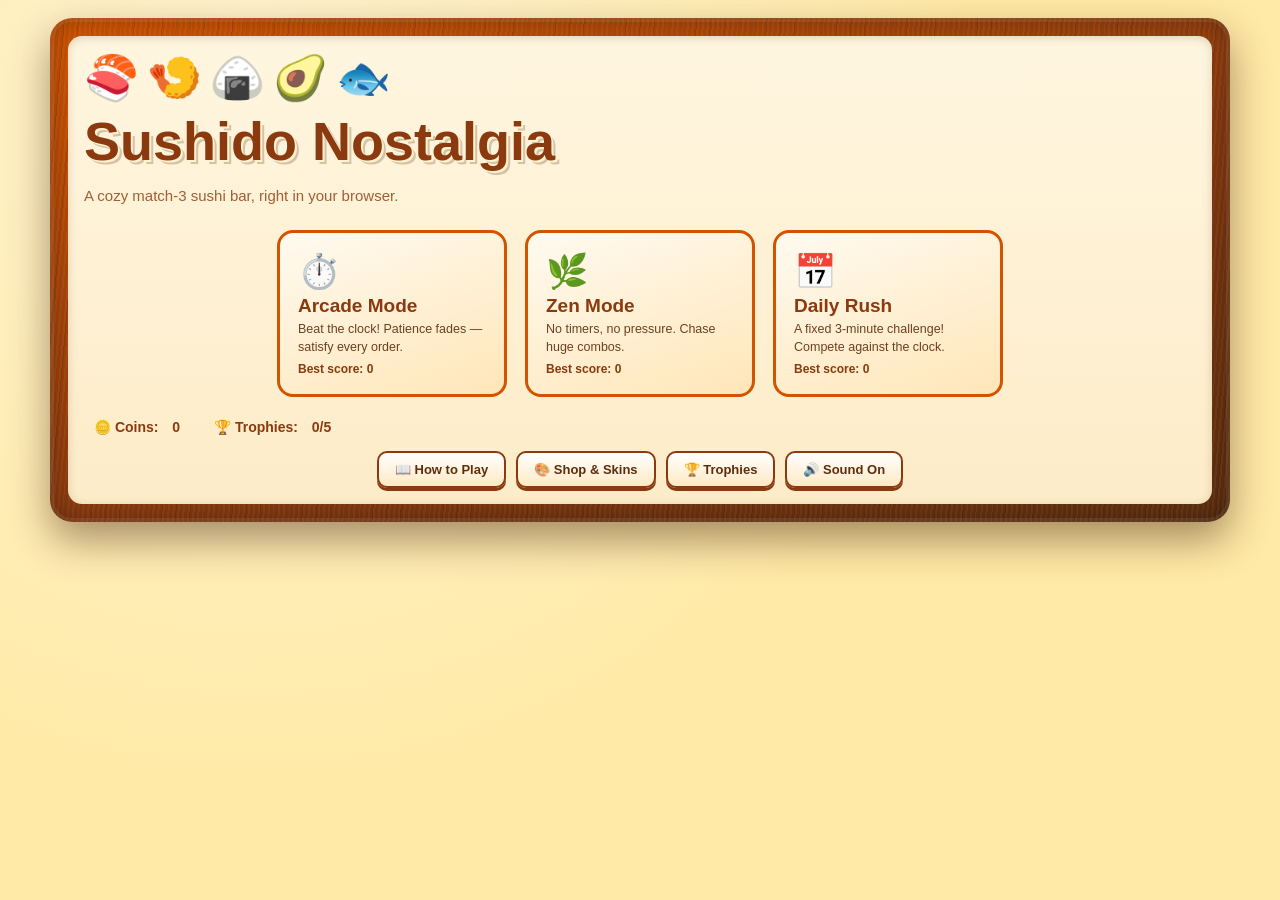
==== index.html @ bbaedd25 "Add files via upload" ====
<!DOCTYPE html>
<html lang="en">
<head>
<meta charset="UTF-8">
<meta name="viewport" content="width=device-width, initial-scale=1.0, viewport-fit=cover">
<title>Sushido Nostalgia</title>
<style>
  :root{
    --amber:#ffeaa7;
    --mahogany:#d35400;
    --mahogany-dark:#8a3a0e;
    --brown-deep:#5c2e0e;
    --cream:#fff6e0;
    --cream-2:#fdecc8;
    --ink:#3a2410;
    --neon-pink:#ff2fb0;
    --neon-cyan:#20e8ff;
    --neon-gold:#ffd23f;
    --danger:#c0392b;
    --focus:#2d7dd2;
    --bg-grad-1: #fff3cf;
    --board-bg-1: #7a3a10;
    --board-bg-2: #4a2408;
    --tile-bg-1: #fff6e0;
    --tile-bg-2: #f3d69a;
  }
  
  body.skin-sakura {
    --amber: #ffd1dc; --mahogany: #ff69b4; --mahogany-dark: #c71585; --brown-deep: #4a0e2e;
    --bg-grad-1: #fff0f5; --board-bg-1: #db7093; --board-bg-2: #8b0a50;
  }
  body.skin-neon {
    --amber: #1a1a2e; --mahogany: #0f3460; --mahogany-dark: #e94560; --brown-deep: #16213e;
    --cream: #1f1f3a; --cream-2: #16213e; --ink: #e94560;
    --bg-grad-1: #0f3460; --board-bg-1: #16213e; --board-bg-2: #0f3460; --tile-bg-1: #2a2a4a; --tile-bg-2: #1a1a2e;
  }
  body.skin-matcha {
    --amber: #d5e8d4; --mahogany: #82b366; --mahogany-dark: #336600; --brown-deep: #1a3300;
    --bg-grad-1: #e1eedd; --board-bg-1: #4d6633; --board-bg-2: #1a3300;
  }

  *{box-sizing:border-box; -webkit-tap-highlight-color:transparent;}
  html,body{
    margin:0; height:100%;
    background: radial-gradient(circle at 20% 10%, var(--bg-grad-1) 0%, transparent 55%), var(--amber);
    font-family:"Trebuchet MS", "Segoe UI", ui-rounded, Verdana, sans-serif;
    color:var(--ink); overflow-x:hidden;
    transition: background 0.5s ease, color 0.5s ease;
  }
  h1,h2,h3{ font-family:"Segoe UI Black","Trebuchet MS",ui-rounded,sans-serif; margin:0; }
  button{ font-family:inherit; }
  
  button:focus-visible, [tabindex]:focus-visible{ outline:3px solid var(--focus); outline-offset:2px; }
  .tile:focus-visible { outline: 3px solid var(--neon-cyan); outline-offset: 2px; z-index: 10; }
  .hidden{ display:none !important; }

  .wood-frame{
    max-width:1180px; margin:18px auto; padding:18px; border-radius:22px;
    background:
      repeating-linear-gradient(95deg, rgba(255,255,255,0.05) 0px, rgba(255,255,255,0.05) 2px, transparent 2px, transparent 5px),
      repeating-linear-gradient(95deg, rgba(0,0,0,0.10) 0px, rgba(0,0,0,0.10) 1px, transparent 1px, transparent 14px),
      linear-gradient(160deg, var(--mahogany) 0%, var(--mahogany-dark) 55%, var(--brown-deep) 100%);
    box-shadow: 0 18px 40px rgba(60,25,5,0.45), inset 0 0 0 4px rgba(255,255,255,0.08), inset 0 0 30px rgba(0,0,0,0.35);
    transition: background 0.5s ease;
  }
  .inner-panel{
    background:linear-gradient(180deg, var(--cream) 0%, var(--cream-2) 100%);
    border-radius:14px; padding:16px;
    box-shadow:inset 0 2px 10px rgba(90,45,10,0.18); min-height:80px;
    transition: background 0.5s ease;
  }

  #screen-title .inner-panel{ text-align:center; padding:40px 20px 34px; }
  .title-emoji-row{ font-size:44px; letter-spacing:8px; margin-bottom:6px; }
  #screen-title h1{
    font-size:clamp(30px,6vw,54px); color:var(--mahogany-dark);
    text-shadow:2px 2px 0 var(--bg-grad-1), 4px 4px 0 rgba(90,45,10,0.25); margin-bottom:4px;
  }
  .title-sub{ color:var(--mahogany-dark); opacity: 0.8; font-size:15px; margin-bottom:26px; }
  
  .mode-cards{ display:flex; gap:18px; justify-content:center; flex-wrap:wrap; margin-bottom:22px; }
  .mode-card{
    width:230px; background:linear-gradient(160deg,#fffaf0,#ffe6b8);
    border:3px solid var(--mahogany); border-radius:16px; padding:18px;
    cursor:pointer; transition:transform .15s ease, box-shadow .15s ease;
    text-align:left; display: block; color: #5c2e0e;
  }
  .mode-card:hover, .mode-card:focus-visible{ transform:translateY(-4px); box-shadow:0 10px 20px rgba(120,60,10,0.25); }
  .mode-card .mc-emoji{ font-size:34px; margin-bottom:4px; display:block; }
  .mode-card h2{ font-size:19px; color:var(--mahogany-dark); margin:0 0 4px; }
  .mode-card p{ font-size:12.5px; opacity:0.9; line-height:1.4; margin:0; }
  .title-best{ font-size:12px; font-weight:bold; color:var(--mahogany-dark); margin-top:6px; display:block; }
  
  .title-buttons{ display:flex; gap:10px; justify-content:center; margin-top:16px; flex-wrap:wrap; }
  .meta-stats { margin-top: 20px; font-weight: bold; color: var(--mahogany-dark); font-size: 14px; }
  .meta-stats span { margin: 0 10px; }

  .btn{
    font-size:13px; font-weight:bold; padding:9px 16px; border-radius:10px;
    border:2px solid var(--mahogany-dark); background:linear-gradient(180deg,#ffcf73,#f0a832);
    color:var(--brown-deep); cursor:pointer; box-shadow:0 3px 0 var(--mahogany-dark);
    transition: filter 0.15s ease, transform 0.1s;
  }
  .btn:active{ transform:translateY(2px); box-shadow:0 1px 0 var(--mahogany-dark); }
  .btn.secondary{ background:linear-gradient(180deg,#fff,#ffe9c4); }
  .btn.small{ font-size:11px; padding:6px 10px; border-radius:8px; }
  .btn:disabled{ filter: grayscale(1); opacity: 0.6; cursor: not-allowed; box-shadow:0 1px 0 var(--mahogany-dark); transform:translateY(2px); }

  .game-layout{ display:flex; gap:16px; align-items:flex-start; }
  .panel-left{ width:260px; flex:0 0 260px; display:flex; flex-direction:column; gap:10px; }
  .panel-right{ flex:1; display:flex; flex-direction: column; justify-content:center; gap: 10px;}

  .dash-box{ background:var(--cream); border:2px solid var(--amber); border-radius:12px; padding:10px 12px; }
  .dash-title{ font-size:10.5px; letter-spacing:1px; text-transform:uppercase; color:var(--mahogany-dark); margin-bottom:4px; font-weight:bold; }

  .customer-face{ font-size:46px; text-align:center; line-height:1; transition:transform .12s ease; margin-bottom: 2px;}
  .customer-name { text-align: center; font-size: 12px; font-weight: bold; color: var(--mahogany-dark); margin-bottom: 2px;}
  .customer-desc { text-align: center; font-size: 10px; color: var(--ink); opacity: 0.85; margin-bottom: 6px; font-style: italic; line-height: 1.2; }
  .customer-meta-row { display: flex; justify-content: space-between; font-size: 10px; font-weight: bold; color: var(--mahogany); margin-bottom: 6px; border-bottom: 1px dashed var(--amber); padding-bottom: 4px; }
  .customer-order{ text-align:center; font-size:12.5px; font-weight:bold; color:var(--mahogany-dark); }
  .customer-progress{ text-align:center; font-size:11.5px; color:var(--mahogany); margin-top:2px; }

  .meter-track{ height:16px; border-radius:8px; background:var(--cream-2); overflow:hidden; border:1px solid var(--amber); margin-top:4px; }
  .meter-fill{ height:100%; width:100%; background:linear-gradient(90deg,#37c76b,#8fe673); transition:width .25s linear, background .25s linear; }
  .meter-label{ font-size:11px; text-align:right; margin-top:2px; color:var(--mahogany-dark); }

  .stat-row{ display:flex; justify-content:space-between; font-size:13px; padding:2px 0; }
  .stat-row b{ color:var(--mahogany-dark); }

  .combo-bar-container { background: var(--cream); padding: 8px; border-radius: 10px; border: 2px solid var(--amber); display: flex; align-items: center; gap: 10px; }
  .combo-bar-title { font-size: 11px; font-weight: bold; color: var(--mahogany-dark); text-transform: uppercase;}
  .combo-steps { display: flex; flex: 1; justify-content: space-between; position: relative; }
  .combo-steps::before { content:''; position:absolute; top:50%; left:0; right:0; height:2px; background: var(--amber); z-index: 1; transform:translateY(-50%); }
  .combo-step { width: 24px; height: 24px; border-radius: 50%; background: var(--cream-2); border: 2px solid var(--amber); z-index: 2; display: flex; align-items: center; justify-content: center; font-size: 12px; transition: 0.3s; }
  .combo-step.active { background: var(--neon-gold); border-color: var(--mahogany); box-shadow: 0 0 8px var(--neon-gold); transform: scale(1.15); }

  .board-frame{
    background:linear-gradient(160deg, var(--board-bg-1), var(--board-bg-2));
    border-radius:14px; padding:10px; box-shadow:inset 0 0 18px rgba(0,0,0,0.5);
    width: 100%; display: flex; justify-content: center;
    transition: background 0.5s ease;
  }
  .board-shell{ position:relative; width: 100%; max-width: 480px; }
  .board{
    display:grid; grid-template-columns:repeat(8, 1fr); grid-template-rows:repeat(8, 1fr); gap:4px;
    width: 100%; aspect-ratio: 1; touch-action:none; position: relative;
  }
  
  .tile{
    display:flex; align-items:center; justify-content:center; font-size:min(6vw, 30px);
    background:linear-gradient(160deg, var(--tile-bg-1), var(--tile-bg-2));
    border-radius:8px; border:1px solid rgba(0,0,0,0.1); cursor:pointer; user-select:none;
    box-shadow:0 2px 0 rgba(0,0,0,0.15), inset 0 1px 2px rgba(255,255,255,0.6);
    will-change:transform, background; width: 100%; height: 100%; transition: background 0.5s ease;
  }
  .tile:hover{ filter:brightness(1.05); }
  .tile.selected{ box-shadow:0 0 0 3px var(--neon-cyan), 0 0 14px var(--neon-cyan); transform:scale(1.06); z-index:2; }
  
  .tile.special-wasabi{ background:radial-gradient(circle at 35% 30%, #baff6b, #4c9a1e 75%); border-color:#2e6b0f; }
  .tile.special-soy{ background:radial-gradient(circle at 35% 30%, #7c5a3a, #2c1c10 75%); border-color:#1a0f08; }
  .tile.special-rainbow{ background:radial-gradient(circle at 35% 30%, #ff9a9e 0%, #fecfef 99%, #fecfef 100%); border-color:#ff2fb0; box-shadow:0 0 10px var(--neon-pink); }
  .tile.special-rocket{ background:radial-gradient(circle at 35% 30%, #ffecd2 0%, #fcb69f 100%); border-color:#d35400; }
  .tile.special-tempura{ background:radial-gradient(circle at 35% 30%, #f6d365 0%, #fda085 100%); border-color:#c0392b; }

  .tile.clearing{ animation:tileClear .28s ease forwards; z-index: 3; }
  @keyframes tileClear{ 0%{ transform:scale(1); opacity:1; } 100%{ transform:scale(0.15) rotate(20deg); opacity:0; } }
  
  .tile.pop-in{ animation:tilePopIn .22s ease; }
  @keyframes tilePopIn{ 0%{ transform:scale(0.6); opacity:0; } 100%{ transform:scale(1); opacity:1; } }
  
  .tile.shake-invalid{ animation:shakeInvalid .3s ease; z-index: 4; }
  @keyframes shakeInvalid{ 0%,100%{ transform:translateX(0); } 25%{ transform:translateX(-5px); } 75%{ transform:translateX(5px); } }
  
  .tile.bomb-flash{ animation:bombFlash .35s ease; z-index: 5; }
  @keyframes bombFlash{ 0%{ box-shadow:0 0 0 0 rgba(76,154,30,0.9); } 100%{ box-shadow:0 0 0 26px rgba(76,154,30,0); } }
  
  .tile.splash-flash{ animation:splashFlash .4s ease; z-index: 5; }
  @keyframes splashFlash{ 0%{ box-shadow:0 0 0 0 rgba(44,28,16,0.9); } 100%{ box-shadow:0 0 0 26px rgba(44,28,16,0); } }
  
  .tile.hint-pulse{ animation:hintPulse 1s infinite alternate; z-index: 3; }
  @keyframes hintPulse { 0% { transform: scale(1); box-shadow: 0 0 0px var(--neon-gold); } 100% { transform: scale(1.08); box-shadow: 0 0 15px var(--neon-gold); border-color: var(--neon-gold); } }

  .board-shake{ animation:boardShake .35s ease; }
  @keyframes boardShake{ 0%,100%{ transform:translate(0,0); } 20%{ transform:translate(-6px,2px); } 40%{ transform:translate(6px,-2px); } 60%{ transform:translate(-4px,2px); } 80%{ transform:translate(4px,-1px); } }

  .floating-text-layer{ position:absolute; inset:0; pointer-events:none; overflow:visible; z-index: 10; }
  .float-text{
    position:absolute; font-weight:900; font-size:22px; color:var(--neon-gold);
    text-shadow:0 0 6px var(--neon-pink), 0 0 14px var(--neon-pink), 0 2px 0 #7a1a55;
    animation:floatUp 1s ease forwards; white-space:nowrap;
  }
  @keyframes floatUp{ 0%{ transform:translateY(0) scale(0.8); opacity:0; } 15%{ opacity:1; transform:translateY(-6px) scale(1.05); } 100%{ transform:translateY(-58px) scale(1); opacity:0; } }

  .banner{
    position:absolute; left:50%; top:8px; transform:translateX(-50%); background:linear-gradient(180deg,#fff,#ffe6b0);
    border:2px solid var(--mahogany); border-radius:10px; padding:8px 16px; font-weight:bold; font-size:13px; color:var(--mahogany-dark);
    box-shadow:0 6px 14px rgba(0,0,0,0.25); animation:bannerPop 1.6s ease forwards; z-index:15; pointer-events:none;
  }
  @keyframes bannerPop{ 0%{ opacity:0; transform:translate(-50%,-10px) scale(0.9); } 12%{ opacity:1; transform:translate(-50%,0) scale(1); } 82%{ opacity:1; } 100%{ opacity:0; transform:translate(-50%,-6px) scale(0.96); } }

  .overlay-back{ position:fixed; inset:0; background:rgba(30,15,5,0.75); display:flex; align-items:center; justify-content:center; z-index:80; padding:16px; }
  .overlay-card{ background:linear-gradient(180deg,#fffaf0,#ffe6b8); border:3px solid var(--mahogany); border-radius:16px; padding:26px 28px; max-width:420px; width:100%; text-align:center; box-shadow:0 20px 40px rgba(0,0,0,0.4); outline:none; max-height: 90vh; overflow-y: auto;}
  .overlay-card h2{ color:var(--mahogany-dark); font-size:22px; margin-bottom:10px; }
  .overlay-card p{ font-size: 14px; margin: 0 0 14px 0; color: #5c2e0e; }
  .overlay-stats{ text-align:left; margin:14px 0; font-size:14px; background: rgba(255,255,255,0.5); padding: 10px; border-radius: 10px;}
  .overlay-stats .stat-row{ border-bottom:1px dashed #d9b878; padding:5px 0; }
  .overlay-buttons{ display:flex; gap:10px; justify-content:center; margin-top:14px; flex-wrap:wrap; }

  .list-grid { display: grid; grid-template-columns: 1fr; gap: 10px; text-align: left; margin-bottom: 15px;}
  .list-item { background: var(--cream); border: 2px solid var(--amber); border-radius: 8px; padding: 10px; display: flex; align-items: center; gap: 12px; }
  .list-item.locked { opacity: 0.6; filter: grayscale(0.8); }
  .list-item.active { border-color: var(--neon-gold); box-shadow: 0 0 10px var(--neon-gold); }
  .item-icon { font-size: 28px; }
  .item-details h4 { margin: 0 0 2px 0; font-size: 14px; color: var(--mahogany-dark); }
  .item-details p { margin: 0; font-size: 11px; }

  #toast-container { position: fixed; bottom: 20px; left: 50%; transform: translateX(-50%); z-index: 100; display: flex; flex-direction: column; gap: 10px; pointer-events: none;}
  .toast { background: linear-gradient(180deg,#fff,#ffe6b0); border: 2px solid var(--mahogany); border-radius: 10px; padding: 10px 20px; box-shadow: 0 4px 12px rgba(0,0,0,0.3); display: flex; align-items: center; gap: 10px; animation: slideUp 0.3s ease-out forwards, fadeOut 0.5s ease-in 3.5s forwards; font-weight: bold; color: var(--mahogany-dark);}
  @keyframes slideUp { from { transform: translateY(50px); opacity: 0; } to { transform: translateY(0); opacity: 1; } }
  @keyframes fadeOut { to { opacity: 0; transform: translateY(-20px); } }

  .topbar{ display:flex; justify-content:space-between; align-items:center; margin-bottom:8px; }
  .topbar .btn{ font-size:11px; padding:6px 12px; }

  @media (prefers-reduced-motion: reduce){
    .board-shake, .tile.clearing, .tile.pop-in, .tile.shake-invalid, .float-text, .levelup-banner, .hint-pulse { animation:none !important; }
    .tile.clearing { opacity:0; transition: opacity 0.2s; } .float-text { opacity:1; top: 0 !important; }
  }
  .sr-only{ position:absolute; width:1px; height:1px; padding:0; margin:-1px; overflow:hidden; clip:rect(0,0,0,0); white-space:nowrap; border:0; }

  /* BOARD-FIRST MOBILE UX OPTIMIZATIONS (PHASE 2A) */
  @media (max-width:820px){
    body { padding: 4px; }
    .wood-frame { margin: 0; padding: 8px; width: 100%; border-radius: 12px; }
    .game-layout{ flex-direction:column; align-items:stretch; gap: 8px; }
    
    /* Horizontal & compressed dashboard footprint */
    .panel-left{ width:100%; flex:0 0 auto; flex-direction:row; flex-wrap:wrap; gap: 6px; }
    .dash-box{ flex:1 1 calc(50% - 4px); min-width:130px; padding: 6px 8px; margin: 0; }
    
    /* Compact customer layout to minimize vertical push */
    .customer-face{ font-size: 28px; float: left; margin-right: 8px; margin-bottom: 0; }
    .customer-name { text-align: left; font-size: 11px; }
    .customer-desc { display: none; } /* Hide descriptive text block to save space */
    .customer-meta-row { margin-bottom: 2px; padding-bottom: 2px; font-size: 9px; }
    .customer-order{ text-align: left; font-size: 11px; }
    .customer-progress{ text-align: left; font-size: 10px; margin-top: 0; }

    /* Meter adjustments */
    .meter-track{ height: 10px; margin-top: 2px; }
    .meter-label{ font-size: 9px; margin-top: 1px; }

    /* Stats compact layout */
    .stat-row{ font-size: 11px; padding: 1px 0; }

    /* Board priority positioning */
    .panel-right{ width:100%; flex:1 1 auto; align-items: stretch; gap: 6px; }
    .board-shell { max-width: 100%; width: 100%; }
    .board-frame { padding: 6px; }
    .combo-bar-container { padding: 6px 8px; }
  }
  
  @media (max-width:480px){ 
    html, body { height: 100%; overflow-x: hidden; }
    .dash-box{ flex:1 1 calc(50% - 4px); padding: 5px 6px; }
    .customer-face{ font-size: 24px; }
    .topbar { margin-bottom: 4px; }
  }
</style>
</head>
<body>

<div class="wood-frame">

  <section id="screen-title" class="inner-panel">
    <div class="title-emoji-row">🍣🍤🍙🥑🐟</div>
    <h1>Sushido Nostalgia</h1>
    <p class="title-sub">A cozy match-3 sushi bar, right in your browser.</p>

    <div class="mode-cards">
      <button class="mode-card" id="cardArcade" type="button">
        <span class="mc-emoji">⏱️</span>
        <h2>Arcade Mode</h2>
        <p>Beat the clock! Patience fades — satisfy every order.</p>
        <span class="title-best" id="bestArcadeLabel">Best score: 0</span>
      </button>
      <button class="mode-card" id="cardZen" type="button">
        <span class="mc-emoji">🌿</span>
        <h2>Zen Mode</h2>
        <p>No timers, no pressure. Chase huge combos.</p>
        <span class="title-best" id="bestZenLabel">Best score: 0</span>
      </button>
      <button class="mode-card" id="cardDaily" type="button">
        <span class="mc-emoji">📅</span>
        <h2>Daily Rush</h2>
        <p>A fixed 3-minute challenge! Compete against the clock.</p>
        <span class="title-best" id="bestDailyLabel">Best score: 0</span>
      </button>
    </div>

    <div class="meta-stats">
      <span>🪙 Coins: <span id="metaCoins">0</span></span>
      <span>🏆 Trophies: <span id="metaTrophies">0/5</span></span>
    </div>

    <div class="title-buttons">
      <button class="btn secondary" id="btnHowTo" type="button">📖 How to Play</button>
      <button class="btn secondary" id="btnSkins" type="button">🎨 Shop & Skins</button>
      <button class="btn secondary" id="btnAchievements" type="button">🏆 Trophies</button>
      <button class="btn secondary" id="btnSoundToggleTitle" type="button">🔊 Sound On</button>
    </div>
  </section>

  <section id="screen-game" class="inner-panel hidden">
    <div class="topbar">
      <button class="btn small secondary" id="btnHowToGame" type="button">📖 Help</button>
      <button class="btn small secondary" id="btnSoundToggleGame" type="button">🔊</button>
      <button class="btn small" id="btnQuitSave" type="button">💾 Quit &amp; Save</button>
    </div>

    <div class="game-layout">
      <div class="panel-left">
        <div class="dash-box">
          <div class="dash-title">Customer Profile</div>
          <div class="customer-face" id="customerFace" aria-hidden="true">🧑‍🍳</div>
          <div class="customer-name" id="customerName">Apprentice Chef</div>
          <div class="customer-desc" id="customerDesc">Patient beginner with simple tastes.</div>
          <div class="customer-meta-row">
            <span id="customerDiff">Diff: ⭐</span>
            <span id="customerBonus">Bonus: +0%</span>
          </div>
          <div class="customer-order" id="customerOrderText" aria-live="polite">Wants 4 🍣</div>
          <div class="customer-progress" id="customerProgressText">0 / 4</div>
        </div>

        <div class="dash-box" id="patienceBox">
          <div class="dash-title" id="patienceTitle">Patience</div>
          <div class="meter-track"><div class="meter-fill" id="patienceFill"></div></div>
          <div class="meter-label" id="patienceLabel">100%</div>
        </div>

        <div class="dash-box">
          <div class="dash-title">Progress</div>
          <div class="stat-row"><span>Score</span><b id="scoreLabel">0</b></div>
          <div class="stat-row"><span>Level</span><b id="levelLabel">1</b></div>
          <div class="stat-row"><span>Orders done</span><b id="ordersLabel">0</b></div>
          <div class="stat-row"><span>Best combo</span><b id="comboLabel">×0</b></div>
        </div>
      </div>

      <div class="panel-right">
        <div class="combo-bar-container">
          <div class="combo-bar-title">Combo Drop</div>
          <div class="combo-steps">
            <div class="combo-step" id="combo-step-3">🥢</div>
            <div class="combo-step" id="combo-step-5">💥</div>
            <div class="combo-step" id="combo-step-7">🌈</div>
          </div>
        </div>
        
        <div class="board-frame">
          <div class="board-shell" id="boardShell">
            <div class="board" id="board" role="grid"></div>
            <div class="floating-text-layer" id="floatLayer"></div>
          </div>
        </div>
      </div>
    </div>
  </section>

</div>

<div class="sr-only" id="liveRegion" aria-live="polite"></div>
<div id="toast-container"></div>

<div class="overlay-back hidden" id="howToOverlay" role="dialog" aria-modal="true">
  <div class="overlay-card" tabindex="-1" id="howToCard">
    <h2>How to Play</h2>
    <div class="list-grid" style="font-size:12px; max-height:40vh;">
      <p><b>Basics:</b> Match 3+ identical sushi. Idle for 5 seconds for a hint.</p>
      <p><b>Customer System:</b> Each patron brings unique challenges! Check their personality traits, difficulty rating, and reward bonuses before fulfilling advanced orders.</p>
      <p><b>Power-ups (Standard):</b><br>🟢 Wasabi Bomb (Match 4): 3x3 blast.<br>🧴 Soy Splash (Match 5): Clears Row + Col.</p>
      <p><b>Combo Drops (Chain cascades!):</b><br>🥢 Rocket (x3): Clears 1 random row & col.<br>💥 Tempura (x5): Massive 5x5 blast.<br>🌈 Rainbow (x7): Clears all of one random type.</p>
      <p><b>Combos:</b> Swap ANY two power-ups for huge custom board clears!</p>
    </div>
    <div class="overlay-buttons"><button class="btn" id="btnCloseHowTo">Got it!</button></div>
  </div>
</div>

<div class="overlay-back hidden" id="skinsOverlay" role="dialog" aria-modal="true">
  <div class="overlay-card" tabindex="-1" id="skinsCard">
    <h2>Shop & Skins</h2>
    <p>Spend coins earned from high scores!</p>
    <div class="list-grid" id="skinsList"></div>
    <div class="overlay-buttons"><button class="btn" id="btnCloseSkins">Close</button></div>
  </div>
</div>

<div class="overlay-back hidden" id="achievementsOverlay" role="dialog" aria-modal="true">
  <div class="overlay-card" tabindex="-1" id="achievementsCard">
    <h2>Trophies</h2>
    <div class="list-grid" id="achievementsList"></div>
    <div class="overlay-buttons"><button class="btn" id="btnCloseAchievements">Close</button></div>
  </div>
</div>

<div class="overlay-back hidden" id="gameOverOverlay" role="dialog" aria-modal="true">
  <div class="overlay-card" tabindex="-1" id="goCard">
    <h2 id="goTitle">⏰ Time's Up!</h2>
    <p id="goDesc">Shift complete.</p>
    <div class="overlay-stats">
      <div class="stat-row"><span>Final score</span><b id="goScore">0</b></div>
      <div class="stat-row"><span>Coins Earned</span><b id="goCoins">+0</b></div>
      <div class="stat-row"><span>Level reached</span><b id="goLevel">1</b></div>
      <div class="stat-row"><span>Orders done</span><b id="goOrders">0</b></div>
      <div class="stat-row"><span>Best combo</span><b id="goCombo">×0</b></div>
      <div class="stat-row"><span>Powerups Triggered</span><b id="goPowerups">0</b></div>
      <div class="stat-row"><span>Max Cascade Tier</span><b id="goMaxCascade">×0</b></div>
    </div>
    <div class="overlay-buttons">
      <button class="btn" id="btnPlayAgain">🔁 Restart</button>
      <button class="btn secondary" id="btnReturnKitchenGO">🏠 Kitchen</button>
    </div>
  </div>
</div>

<script>
"use strict";

const Persistence = (function(){
  const KEY = "sushidoNostalgiaSave_v4";
  let memoryFallback = {
    bestArcadeScore:0, bestZenScore:0, bestDailyScore:0,
    bestComboArcade:0, bestComboZen:0, soundOn:true,
    coins: 0, unlockedSkins: ['classic'], equippedSkin: 'classic',
    achievements: {}, stats: { totalOrders:0, totalCombos:0, totalPowerups:0, maxLevel:1 }
  };
  let storageOK = true;
  try{ const t="__test__"; window.localStorage.setItem(t,"1"); window.localStorage.removeItem(t); }catch(e){ storageOK=false; }

  function load(){
    if(!storageOK) return { ...memoryFallback };
    try{
      const raw = window.localStorage.getItem(KEY);
      if(!raw) return { ...memoryFallback };
      const parsed = JSON.parse(raw);
      return { ...memoryFallback, ...parsed, stats: { ...memoryFallback.stats, ...(parsed.stats||{}) } };
    }catch(e){ return { ...memoryFallback }; }
  }
  function save(data){
    memoryFallback = { ...memoryFallback, ...data };
    if(!storageOK) return;
    try{ window.localStorage.setItem(KEY, JSON.stringify(memoryFallback)); }catch(e){}
  }
  return { load, save, get:()=>memoryFallback };
})();

const AudioEngine = (function(){
  let ctx = null, enabled = true;
  function ensure(){ if(!ctx) try{ ctx = new (window.AudioContext||window.webkitAudioContext)(); }catch(e){ ctx=null; } }
  document.addEventListener("pointerdown", function firstTouch(){ ensure(); if(ctx && ctx.state==="suspended") ctx.resume().catch(()=>{}); document.removeEventListener("pointerdown", firstTouch); }, { once:true });
  function setEnabled(v){ enabled = v; }
  
  function tone(freq, t0offset, dur, type, vol){
    if(!enabled || !ctx) return;
    try{
      const t0 = ctx.currentTime + t0offset, osc = ctx.createOscillator(), gain = ctx.createGain();
      osc.type = type || "sine"; osc.frequency.setValueAtTime(freq, t0);
      gain.gain.setValueAtTime(0, t0); gain.gain.linearRampToValueAtTime(vol!=null?vol:0.15, t0+0.008); gain.gain.exponentialRampToValueAtTime(0.0001, t0+dur);
      osc.connect(gain).connect(ctx.destination); osc.start(t0); osc.stop(t0+dur+0.02);
    }catch(e){}
  }
  function noiseBurst(t0offset, dur, filterFreq, vol){
    if(!enabled || !ctx) return;
    try{
      const t0 = ctx.currentTime + t0offset, bufferSize = Math.floor(ctx.sampleRate * dur), buffer = ctx.createBuffer(1, bufferSize, ctx.sampleRate), data = buffer.getChannelData(0);
      for(let i=0;i<bufferSize;i++) data[i] = (Math.random()*2-1) * (1 - i/bufferSize);
      const src = ctx.createBufferSource(), filter = ctx.createBiquadFilter(), gain = ctx.createGain();
      src.buffer = buffer; filter.type = "bandpass"; filter.frequency.value = filterFreq||1200;
      gain.gain.setValueAtTime(vol!=null?vol:0.22, t0); gain.gain.exponentialRampToValueAtTime(0.0001, t0+dur);
      src.connect(filter).connect(gain).connect(ctx.destination); src.start(t0);
    }catch(e){}
  }
  return {
    ensure, setEnabled, isEnabled: ()=>enabled,
    matchPop: (tier)=> tone(760 + Math.min(tier,8)*70, 0, 0.14, "square", 0.13),
    powerupBlast: ()=> { noiseBurst(0, 0.3, 800, 0.25); tone(100, 0.02, 0.3, "sine", 0.2); },
    orderComplete: ()=> [523.25,659.25,783.99,1046.5].forEach((f,i)=> tone(f, i*0.09, 0.22, "triangle", 0.15)),
    levelUp: ()=> [440,554,659,880].forEach((f,i)=> tone(f, i*0.07, 0.18, "square", 0.12)),
    gameOver: ()=> [392,330,262].forEach((f,i)=> tone(f, i*0.18, 0.3, "sine", 0.15)),
    invalidSwap: ()=> tone(160, 0, 0.12, "square", 0.08),
    achievement: ()=> [600, 800, 1200].forEach((f,i)=> tone(f, i*0.1, 0.3, "sine", 0.1))
  };
})();

const MetaSystem = (function(){
  const SKINS = [
    { id: 'classic', name: 'Classic Wood', cost: 0, icon: '🪵', desc: 'The nostalgic sushi bar.' },
    { id: 'sakura', name: 'Sakura Petal', cost: 15, icon: '🌸', desc: 'Pink cherry blossom vibes.' },
    { id: 'matcha', name: 'Matcha Tea', cost: 25, icon: '🍵', desc: 'Calming green aesthetic.' },
    { id: 'neon', name: 'Cyber Neon', cost: 50, icon: '🌃', desc: 'Late night Tokyo drift.' }
  ];
  const ACHIEVEMENTS = [
    { id: 'first_shift', name: 'First Shift', icon: '🔰', desc: 'Complete 1 order.', check: (s) => s.stats.totalOrders >= 1 },
    { id: 'sushi_master', name: 'Sushi Master', icon: '🍣', desc: 'Reach Level 10.', check: (s) => s.stats.maxLevel >= 10 },
    { id: 'cascade_king', name: 'Cascade King', icon: '🌊', desc: 'Reach a Combo x7.', check: (s) => s.stats.totalCombos >= 7 },
    { id: 'boom', name: 'Explosive Taste', icon: '💥', desc: 'Trigger 50 Powerups.', check: (s) => s.stats.totalPowerups >= 50 },
    { id: 'collector', name: 'Decorator', icon: '🎨', desc: 'Unlock a new skin.', check: (s) => s.unlockedSkins.length > 1 }
  ];

  function showToast(icon, title, subtitle) {
    const cont = document.getElementById('toast-container');
    const t = document.createElement('div');
    t.className = 'toast';
    t.innerHTML = `<span style="font-size:24px">${icon}</span><div><div style="font-size:12px;opacity:0.8">${subtitle}</div><div>${title}</div></div>`;
    cont.appendChild(t);
    setTimeout(() => t.remove(), 4000);
    AudioEngine.achievement();
  }

  function checkAchievements() {
    const save = Persistence.get();
    let updated = false;
    ACHIEVEMENTS.forEach(ach => {
      if (!save.achievements[ach.id] && ach.check(save)) {
        save.achievements[ach.id] = true;
        updated = true;
        showToast(ach.icon, ach.name, "Achievement Unlocked!");
      }
    });
    if(updated) Persistence.save(save);
    updateMetaUI();
  }

  function applySkin(id) {
    document.body.className = id === 'classic' ? '' : `skin-${id}`;
  }

  function updateMetaUI() {
    const save = Persistence.get();
    const metaCoinsEl = document.getElementById('metaCoins');
    if(metaCoinsEl) metaCoinsEl.textContent = save.coins;
    const unlockedCount = Object.keys(save.achievements).length;
    const metaTrophiesEl = document.getElementById('metaTrophies');
    if(metaTrophiesEl) metaTrophiesEl.textContent = `${unlockedCount}/${ACHIEVEMENTS.length}`;
    
    const achList = document.getElementById('achievementsList');
    if(achList) {
      achList.innerHTML = ACHIEVEMENTS.map(ach => `
        <div class="list-item ${save.achievements[ach.id] ? '' : 'locked'}">
          <div class="item-icon">${ach.icon}</div>
          <div class="item-details"><h4>${ach.name}</h4><p>${ach.desc}</p></div>
        </div>
      `).join('');
    }

    const skinsList = document.getElementById('skinsList');
    if(skinsList) {
      skinsList.innerHTML = SKINS.map(s => {
        const isUnlocked = save.unlockedSkins.includes(s.id);
        const isEquipped = save.equippedSkin === s.id;
        return `
          <div class="list-item ${isEquipped ? 'active' : ''}">
            <div class="item-icon">${s.icon}</div>
            <div class="item-details" style="flex:1"><h4>${s.name}</h4><p>${s.desc}</p></div>
            <div>
              ${isEquipped ? '<b>Equipped</b>' : 
                isUnlocked ? `<button class="btn small" onclick="MetaSystem.equipSkin('${s.id}')">Equip</button>` :
                `<button class="btn small secondary" onclick="MetaSystem.buySkin('${s.id}', ${s.cost})" ${save.coins >= s.cost ? '' : 'disabled'}>🪙 ${s.cost}</button>`
              }
            </div>
          </div>
        `;
      }).join('');
    }
  }

  return { 
    checkAchievements, updateMetaUI, applySkin, 
    equipSkin: (id) => { const s = Persistence.get(); s.equippedSkin = id; Persistence.save(s); applySkin(id); updateMetaUI(); },
    buySkin: (id, cost) => { 
      const s = Persistence.get(); 
      if(s.coins >= cost) { 
        s.coins -= cost; s.unlockedSkins.push(id); s.equippedSkin = id; 
        Persistence.save(s); applySkin(id); updateMetaUI(); checkAchievements();
      } 
    }
  };
})();

const SIZE = 8;
const BASE_TYPES = ["sushi","shrimp","rice","avocado","fish"];
const EMOJI = { sushi:"🍣", shrimp:"🍤", rice:"🍙", avocado:"🥑", fish:"🐟", dumpling:"🥟", tea:"🍵", wasabi:"🟢", soy:"🧴", rocket:"🥢", tempura:"💥", rainbow:"🌈" };
const LABEL = { sushi:"Sushi", shrimp:"Shrimp", rice:"Rice", avocado:"Avocado", fish:"Fish", dumpling:"Dumpling", tea:"Tea", wasabi:"Wasabi", soy:"Soy Splash", rocket:"Rocket", tempura:"Tempura Bomb", rainbow:"Rainbow" };

class BoardEngine {
  constructor(){ this.cells = []; this.idCounter = 1; this.activeTypes = [...BASE_TYPES]; }
  
  updateActiveTypes(level) {
    this.activeTypes = [...BASE_TYPES];
    if(level >= 4) this.activeTypes.push("dumpling");
    if(level >= 8) this.activeTypes.push("tea");
  }

  newTile(type){ return { type, id: this.idCounter++ }; }
  isStandard(type){ return this.activeTypes.includes(type); }
  inBounds(r,c){ return r>=0 && r<SIZE && c>=0 && c<SIZE; }
  get(r,c){ return this.cells[r][c]; }
  set(r,c,tile){ this.cells[r][c] = tile; }
  isPowerUp(r, c) { const t = this.get(r, c); return t && !this.isStandard(t.type); }

  generateInitialBoard(){
    let attempt = 0;
    do{
      this.cells = Array.from({length:SIZE}, () => Array(SIZE).fill(null));
      for(let r=0;r<SIZE;r++){
        for(let c=0;c<SIZE;c++){
          let t, tries = 0;
          do{
            t = this.activeTypes[Math.floor(Math.random()*this.activeTypes.length)];
            tries++;
          } while(this._wouldMatch(this.cells, r, c, t) && tries < 30);
          this.cells[r][c] = this.newTile(t);
        }
      }
      attempt++;
    } while(!this.getValidMove() && attempt < 60);
  }

  _wouldMatch(grid, r, c, t){
    if(c>=2 && grid[r][c-1] && grid[r][c-2] && grid[r][c-1].type===t && grid[r][c-2].type===t) return true;
    if(r>=2 && grid[r-1][c] && grid[r-2][c] && grid[r-1][c].type===t && grid[r-2][c].type===t) return true;
    return false;
  }

  swap(r1,c1,r2,c2){ const tmp = this.cells[r1][c1]; this.cells[r1][c1] = this.cells[r2][c2]; this.cells[r2][c2] = tmp; }

  findLines(cellsGrid){
    const grid = cellsGrid || this.cells;
    const lines = [];
    for(let r=0;r<SIZE;r++){
      let c=0;
      while(c<SIZE){
        const t = grid[r][c] ? grid[r][c].type : null;
        if(t && this.isStandard(t)){
          let c2=c; while(c2+1<SIZE && grid[r][c2+1] && grid[r][c2+1].type===t) c2++;
          if(c2-c+1 >= 3) lines.push({cells: Array.from({length:c2-c+1}, (_,i)=>({r, c:c+i})), type:t, length:c2-c+1});
          c = c2+1;
        } else c++;
      }
    }
    for(let c=0;c<SIZE;c++){
      let r=0;
      while(r<SIZE){
        const t = grid[r][c] ? grid[r][c].type : null;
        if(t && this.isStandard(t)){
          let r2=r; while(r2+1<SIZE && grid[r2+1][c] && grid[r2+1][c].type===t) r2++;
          if(r2-r+1 >= 3) lines.push({cells: Array.from({length:r2-r+1}, (_,i)=>({r:r+i, c})), type:t, length:r2-r+1});
          r = r2+1;
        } else r++;
      }
    }
    return lines;
  }

  getValidMove(){
    for(let r=0;r<SIZE;r++){
      for(let c=0;c<SIZE;c++){
        if(c+1<SIZE) {
          if (this.isPowerUp(r,c) || this.isPowerUp(r,c+1)) return [{r,c}, {r,c:c+1}];
          this.swap(r,c,r,c+1); if(this.findLines().length > 0){ this.swap(r,c,r,c+1); return [{r,c}, {r,c:c+1}]; } this.swap(r,c,r,c+1);
        }
        if(r+1<SIZE) {
          if (this.isPowerUp(r,c) || this.isPowerUp(r+1,c)) return [{r,c}, {r:r+1,c}];
          this.swap(r,c,r+1,c); if(this.findLines().length > 0){ this.swap(r,c,r+1,c); return [{r,c}, {r:r+1,c}]; } this.swap(r,c,r+1,c);
        }
      }
    }
    return null;
  }

  applyGravityAndRefill(){
    const spawned = []; 
    for(let c=0;c<SIZE;c++){
      let writeR = SIZE-1;
      for(let r=SIZE-1;r>=0;r--){
        if(this.cells[r][c]){
          this.cells[writeR][c] = this.cells[r][c];
          if(writeR!==r) this.cells[r][c] = null;
          writeR--;
        }
      }
      for(let r=writeR;r>=0;r--){
        const tile = this.newTile(this.activeTypes[Math.floor(Math.random()*this.activeTypes.length)]);
        this.cells[r][c] = tile;
        spawned.push({r,c,tile});
      }
    }
    return spawned;
  }
}

const FLIP = {
  positions: new Map(),
  record(container) {
    this.positions.clear();
    for (const child of container.children) if (child.dataset.id) this.positions.set(child.dataset.id, child.getBoundingClientRect());
  },
  play(container, duration = 200) {
    const active = [];
    for (const child of container.children) {
      const id = child.dataset.id;
      if (id && this.positions.has(id)) {
        const oldPos = this.positions.get(id), newPos = child.getBoundingClientRect();
        const dx = oldPos.left - newPos.left, dy = oldPos.top - newPos.top;
        if (dx !== 0 || dy !== 0) { child.style.transition = 'none'; child.style.transform = `translate(${dx}px, ${dy}px)`; active.push(child); }
      }
    }
    if(active.length === 0) return Promise.resolve();
    container.offsetHeight;
    for (const child of active) { child.style.transition = `transform ${duration}ms ease`; child.style.transform = 'translate(0, 0)'; }
    return new Promise(resolve => setTimeout(resolve, duration));
  }
};

/* ============================== MODULE: CustomerSystem ============================== */
const CustomerSystem = (function(){
  const ARCHETYPES = [
    { id: 'apprentice', name: 'Apprentice Chef', emoji: '🧑‍🍳', desc: 'Patient beginner with simple tastes.', diff: '⭐', patienceMod: 1.5, countMod: 0.8, ptsMod: 0.9, minLevel: 1, weight: 30 },
    { id: 'regular', name: 'Regular Ryu', emoji: '👨', desc: 'Loyal customer looking for standard fare.', diff: '⭐⭐', patienceMod: 1.0, countMod: 1.0, ptsMod: 1.0, minLevel: 1, weight: 25 },
    { id: 'child', name: 'Little Kenji', emoji: '👦', desc: 'Smaller orders, loves sweet treats.', diff: '⭐', patienceMod: 1.3, countMod: 0.7, ptsMod: 0.8, minLevel: 1, weight: 20 },
    { id: 'tourist', name: 'Snapshot Sarah', emoji: '📸', desc: 'Wants colorful mixed platters.', diff: '⭐⭐', patienceMod: 1.1, countMod: 1.2, ptsMod: 1.2, minLevel: 2, weight: 15 },
    { id: 'salaryman', name: 'Tired Salaryman', emoji: '🧑‍💼', desc: 'Patience drains fast, high tips.', diff: '⭐⭐⭐', patienceMod: 0.6, countMod: 1.1, ptsMod: 1.4, minLevel: 2, weight: 15 },
    { id: 'healthnut', name: 'Health Nut Hana', emoji: '🥗', desc: 'Prefers greens and lighter dishes.', diff: '⭐⭐⭐', patienceMod: 0.9, countMod: 1.3, ptsMod: 1.3, minLevel: 3, weight: 12 },
    { id: 'critic', name: 'Food Critic Ken', emoji: '🧐', desc: 'Demands combo mastery for high praise.', diff: '⭐⭐⭐⭐', patienceMod: 0.8, countMod: 1.4, ptsMod: 1.8, minLevel: 4, weight: 10 },
    { id: 'teen', name: 'Impulsive Yuto', emoji: '🧑', desc: 'Impatient and unpredictable orders.', diff: '⭐⭐⭐', patienceMod: 0.7, countMod: 1.2, ptsMod: 1.5, minLevel: 4, weight: 10 },
    { id: 'master', name: 'Sushi Master Shifu', emoji: '🥋', desc: 'Strict standards requiring power-ups.', diff: '⭐⭐⭐⭐⭐', patienceMod: 0.5, countMod: 1.5, ptsMod: 2.2, minLevel: 6, weight: 6 },
    { id: 'vip', name: 'VIP Ambassador', emoji: '🤵', desc: 'Massive multi-objective luxury orders.', diff: '⭐⭐⭐⭐⭐', patienceMod: 0.6, countMod: 1.8, ptsMod: 2.5, minLevel: 7, weight: 4 }
  ];

  let activeCustomer = null;
  let lastCustomerId = null;
  let lastFace = "";

  const el = (id)=>document.getElementById(id);

  function selectCustomer(level) {
    const available = ARCHETYPES.filter(c => level >= c.minLevel && c.id !== lastCustomerId);
    const totalWeight = available.reduce((sum, c) => sum + c.weight, 0);
    let rnd = Math.random() * totalWeight;
    let chosen = available[0];
    for(const c of available) {
      if(rnd < c.weight) { chosen = c; break; }
      rnd -= c.weight;
    }
    lastCustomerId = chosen.id;
    activeCustomer = chosen;

    el("customerName").textContent = activeCustomer.name;
    el("customerDesc").textContent = activeCustomer.desc;
    el("customerDiff").textContent = "Diff: " + activeCustomer.diff;
    el("customerBonus").textContent = `Bonus: +${Math.round((activeCustomer.ptsMod - 1)*100)}%`;
    setFace(activeCustomer.emoji);
    return activeCustomer;
  }

  function setFace(f) {
    if(lastFace !== f) {
      el("customerFace").textContent = f;
      lastFace = f;
    }
  }

  function react(eventType, patience, mode, shakeCallback) {
    if (mode === "zen" || mode === "daily") return;
    if (el("customerFace").textContent === "😍") return;
    
    if (eventType === 'bigCombo') {
      setFace("🤩");
      setTimeout(() => { if(activeCustomer) setFace(activeCustomer.emoji); }, 1200);
    } else if (eventType === 'mistake') {
      setFace("😔");
      setTimeout(() => { if(activeCustomer) setFace(activeCustomer.emoji); }, 1000);
    } else if (eventType === 'powerup') {
      setFace("😆");
      setTimeout(() => { if(activeCustomer) setFace(activeCustomer.emoji); }, 1000);
    } else {
      if (patience <= 15) { setFace("🤬"); if(shakeCallback) shakeCallback(0.3); }
      else if (patience <= 35) { setFace("😠"); if(shakeCallback) shakeCallback(0.2); }
      else if (patience <= 60) setFace("😟"); 
      else if (activeCustomer) setFace(activeCustomer.emoji);
    }
  }

  return { selectCustomer, setFace, react, getActive: () => activeCustomer };
})();

/* ============================== MODULE: OrderSystem ============================== */
const OrderSystem = (function(){
  let currentOrder = null;
  let lastOrderTypes = [];

  const el = (id)=>document.getElementById(id);

  function pickOrderType(boardActiveTypes){
    let candidate, guard=0;
    do{ candidate = boardActiveTypes[Math.floor(Math.random()*boardActiveTypes.length)]; guard++; } 
    while(lastOrderTypes.length>=2 && lastOrderTypes[0]===candidate && lastOrderTypes[1]===candidate && guard<20);
    lastOrderTypes.push(candidate); if(lastOrderTypes.length>2) lastOrderTypes.shift();
    return candidate;
  }

  function generateOrder(level, customer, boardActiveTypes){
    const categories = ['basic'];
    if(level >= 3) categories.push('mixed');
    if(level >= 5) categories.push('combo');
    if(level >= 7) categories.push('powerup');
    if(level >= 8) categories.push('speed');
    if(level >= 9) categories.push('vip');

    let cat = categories[Math.floor(Math.random() * categories.length)];
    if(customer.id === 'critic') cat = Math.random() < 0.7 ? 'combo' : (Math.random() < 0.9 ? 'mixed' : 'basic');
    if(customer.id === 'healthnut') cat = 'basic';
    if(customer.id === 'tourist') cat = 'mixed';
    if(customer.id === 'master') cat = 'powerup';
    if(customer.id === 'vip') cat = 'vip';

    const growth = Math.min(level-1, 6);

    if(cat === 'basic') {
      let type = pickOrderType(boardActiveTypes);
      if(customer.id === 'healthnut' && boardActiveTypes.includes('avocado')) type = 'avocado';
      let need = Math.max(2, Math.floor((4 + Math.floor(Math.random()*3) + growth) * customer.countMod));
      currentOrder = { category: 'basic', type, need, have:0, desc: `Wants ${need} ${EMOJI[type]}` };
    } 
    else if(cat === 'mixed') {
      const t1 = pickOrderType(boardActiveTypes);
      let t2; do{ t2 = pickOrderType(boardActiveTypes); } while(t2 === t1);
      const need1 = Math.max(2, Math.floor((3 + Math.floor(Math.random()*2)) * customer.countMod));
      const need2 = Math.max(2, Math.floor((3 + Math.floor(Math.random()*2)) * customer.countMod));
      currentOrder = { category: 'mixed', type: t1, secondaryType: t2, need: need1, secondaryNeed: need2, have: 0, secondaryHave: 0, desc: `${need1} ${EMOJI[t1]} & ${need2} ${EMOJI[t2]}` };
    }
    else if(cat === 'combo') {
      const targetCombo = Math.min(6, 3 + Math.floor(Math.random() * 2));
      currentOrder = { category: 'combo', targetCombo, have: 0, need: targetCombo, desc: `Reach Combo ×${targetCombo}` };
    }
    else if(cat === 'powerup') {
      const pTypes = ['wasabi', 'soy', 'rocket'];
      const pt = pTypes[Math.floor(Math.random() * pTypes.length)];
      const count = 1 + (level > 6 ? 1 : 0);
      currentOrder = { category: 'powerup', powerupType: pt, need: count, have: 0, desc: `Trigger ${count} ${EMOJI[pt] || '⚡'} Powerup${count>1?'s':''}` };
    }
    else if(cat === 'speed') {
      const type = pickOrderType(boardActiveTypes);
      const need = 4;
      currentOrder = { category: 'speed', type, need, have: 0, timeLeft: 35, desc: `Fast! ${need} ${EMOJI[type]} in 35s` };
    }
    else {
      const t1 = pickOrderType(boardActiveTypes);
      const need1 = 4;
      currentOrder = { category: 'vip', type: t1, need: need1, have: 0, targetCombo: 4, comboAchieved: false, desc: `VIP: ${need1} ${EMOJI[t1]} + Combo ×4` };
    }

    el("customerOrderText").textContent = currentOrder.desc;
    el("customerProgressText").textContent = currentOrder.category === 'mixed' ? `0/${currentOrder.need} | 0/${currentOrder.secondaryNeed}` : `0 / ${currentOrder.need}`;
    return currentOrder;
  }

  return { generateOrder, getOrder: () => currentOrder };
})();

/* ============================== MODULE: ProgressionSystem ============================== */
const ProgressionSystem = (function(){
  let level = 1;
  let ordersDone = 0;

  function reset() {
    level = 1;
    ordersDone = 0;
  }

  function registerOrderCompletion(mode) {
    ordersDone++;
    const save = Persistence.get();
    save.stats.totalOrders++;
    Persistence.save(save);

    let leveledUp = false;
    if (ordersDone > 0 && ordersDone % (3 + Math.floor(level/2)) === 0) {
      level++;
      save.stats.maxLevel = Math.max(save.stats.maxLevel, level);
      Persistence.save(save);
      leveledUp = true;
    }
    return { level, ordersDone, leveledUp };
  }

  return { reset, registerOrderCompletion, getLevel: () => level, getOrdersDone: () => ordersDone };
})();

/* ============================== GAME CONTROLLER ============================== */
const GameController = (function(){
  const board = new BoardEngine();
  let mode = null; 
  let score = 0, bestComboRun = 0, coinsEarned = 0;
  let totalPowerupsThisRun = 0, maxCascadeTierThisRun = 0;
  let locked = false, selected = null, patience = 100, patienceDecayPerSec = 1.8;
  let lastFrameTime = null, paused = true, activeSessionToken = 0, idleTime = 0, dailyTimeLeft = 180;
  
  let keyboardFocus = {r: 3, c: 3};
  const el = (id)=>document.getElementById(id);
  const boardEl = el("board"), floatLayer = el("floatLayer"), boardShell = el("boardShell");

  function wait(ms) { return new Promise(r => setTimeout(r, ms)); }
  function announce(msg){ el("liveRegion").textContent = ""; setTimeout(() => el("liveRegion").textContent = msg, 50); }

  function init() {
    MetaSystem.applySkin(Persistence.get().equippedSkin);
    MetaSystem.updateMetaUI();
  }

  function nextCustomerAndOrder() {
    CustomerSystem.selectCustomer(ProgressionSystem.getLevel());
    OrderSystem.generateOrder(ProgressionSystem.getLevel(), CustomerSystem.getActive(), board.activeTypes);
  }

  function completeOrder(){
    const prog = ProgressionSystem.registerOrderCompletion(mode);
    el("ordersLabel").textContent = prog.ordersDone;
    
    CustomerSystem.setFace("😍");
    setTimeout(() => { const c = CustomerSystem.getActive(); if(c) CustomerSystem.setFace(c.emoji); }, 1500);

    const activeCust = CustomerSystem.getActive();
    const bonus = Math.floor((750 + prog.level * 250) * activeCust.ptsMod);
    addScore(bonus); AudioEngine.orderComplete(); showFloatText(`+${bonus}`, 4, 4);
    
    if(mode==="arcade"){
      patience = Math.min(100, patience + (35 / activeCust.patienceMod));
      updatePatienceUI();
    }
    
    if(prog.leveledUp){
      board.updateActiveTypes(prog.level);
      if(mode==="arcade") patienceDecayPerSec = Math.min(5.0, 1.8 + (prog.level-1)*0.35);
      const b = document.createElement("div"); b.className = "levelup-banner"; b.textContent = "Level Up! Lv." + prog.level;
      document.body.appendChild(b); setTimeout(()=> b.remove(), 1600); AudioEngine.levelUp();
    }
    el("levelLabel").textContent = prog.level;
    
    nextCustomerAndOrder();
  }

  function shakeBoard(intensity){ if(intensity<=0) return; boardShell.classList.remove("board-shake"); void boardShell.offsetWidth; boardShell.classList.add("board-shake"); }
  function showFloatText(text, r, c){
    const sz = boardEl.clientWidth / SIZE, x = (c+0.5)*sz, y = (r+0.5)*sz;
    const t = document.createElement("div"); t.className = "float-text"; t.textContent = text;
    t.style.left = x + "px"; t.style.top = y + "px"; t.style.transform = "translate(-50%,-50%)";
    floatLayer.appendChild(t); setTimeout(()=> t.remove(), 1050);
  }
  function addScore(points){ score += points; el("scoreLabel").textContent = score; }
  
  function updateComboUI(tier){
    el("comboLabel").textContent = "×" + Math.max(bestComboRun, tier);
    [3, 5, 7].forEach(t => el(`combo-step-${t}`).classList.toggle('active', tier >= t));
  }

  function updatePatienceUI(){
    const fill = el("patienceFill");
    if (mode === "daily") {
      const pct = Math.max(0, (dailyTimeLeft / 180) * 100);
      fill.style.width = pct + "%";
      fill.style.background = pct > 20 ? "linear-gradient(90deg,#37c76b,#8fe673)" : "linear-gradient(90deg,#c0392b,#e57368)";
      el("patienceLabel").textContent = Math.ceil(dailyTimeLeft) + "s";
      return;
    }
    fill.style.width = Math.max(0, patience) + "%";
    let color = "linear-gradient(90deg,#37c76b,#8fe673)";
    if(patience<=50) color = "linear-gradient(90deg,#e0a52c,#f4cf6a)";
    if(patience<=25) color = "linear-gradient(90deg,#c0392b,#e57368)";
    fill.style.background = color;
    el("patienceLabel").textContent = Math.max(0, Math.round(patience)) + "%";
  }

  function tickGameLoop(ts){
    if(paused) { lastFrameTime = null; return; }
    if(lastFrameTime==null) lastFrameTime = ts;
    const dt = (ts-lastFrameTime)/1000; lastFrameTime = ts;
    
    idleTime += dt;
    if(idleTime > 5.0 && !locked) {
      idleTime = -999;
      const move = board.getValidMove();
      if(move) {
        getTileEl(move[0].r, move[0].c)?.classList.add("hint-pulse");
        getTileEl(move[1].r, move[1].c)?.classList.add("hint-pulse");
      }
    }

    if(mode==="arcade"){
      const activeCust = CustomerSystem.getActive();
      patience -= (patienceDecayPerSec * activeCust.patienceMod) * dt;
      const currentOrd = OrderSystem.getOrder();
      if(currentOrd && currentOrd.category === 'speed') {
        currentOrd.timeLeft -= dt;
        if(currentOrd.timeLeft <= 0) { patience = 0; }
      }
      if(patience<=0){ patience=0; updatePatienceUI(); CustomerSystem.react('fail', patience, mode, shakeBoard); endRun(true); return; }
      updatePatienceUI(); CustomerSystem.react('tick', patience, mode, shakeBoard);
    } else if(mode==="daily"){
      dailyTimeLeft -= dt;
      if(dailyTimeLeft<=0){ dailyTimeLeft=0; updatePatienceUI(); endRun(true); return; }
      updatePatienceUI();
    }
    requestAnimationFrame(tickGameLoop);
  }

  function renderBoardState() {
    for(let r=0; r<SIZE; r++) {
      for(let c=0; c<SIZE; c++) {
        const t = board.get(r,c); if(!t) continue;
        let el = document.getElementById("tile-"+t.id);
        if(!el) {
          el = document.createElement("div"); el.id = "tile-"+t.id; el.className = "tile pop-in"; el.dataset.id = t.id;
          boardEl.appendChild(el);
        }
        el.style.gridArea = `${r+1} / ${c+1}`; el.dataset.r = r; el.dataset.c = c;
        el.tabIndex = (r === keyboardFocus.r && c === keyboardFocus.c) ? 0 : -1;
        
        let classes = "tile";
        if(!board.isStandard(t.type)) classes += " special-" + t.type;
        if(selected && selected.r === r && selected.c === c) classes += " selected";
        if(el.classList.contains("clearing")) classes += " clearing";
        if(el.classList.contains("hint-pulse")) classes += " hint-pulse";
        
        el.className = classes; el.textContent = EMOJI[t.type]; el.setAttribute("aria-label", LABEL[t.type]);
      }
    }
  }
  function getTileEl(r, c) { const t = board.get(r, c); return t ? document.getElementById("tile-"+t.id) : null; }
  function clearHints() { document.querySelectorAll('.hint-pulse').forEach(e => e.classList.remove('hint-pulse')); idleTime = 0; }

  async function submitSwap(r1, c1, r2, c2) {
    if (locked || !mode) return;
    clearHints(); locked = true; selected = null; el("btnQuitSave").disabled = true;
    const token = activeSessionToken;
    
    FLIP.record(boardEl); board.swap(r1, c1, r2, c2); renderBoardState();
    await FLIP.play(boardEl, 180); if (token !== activeSessionToken) return;
    
    const lines = board.findLines();
    const createsMatch = lines.length > 0;
    const isDirectPowerSwap = board.isPowerUp(r1, c1) && board.isPowerUp(r2, c2);
    const hasOnePowerup = board.isPowerUp(r1,c1) || board.isPowerUp(r2,c2);
    
    if (!createsMatch && !isDirectPowerSwap && !hasOnePowerup) {
      AudioEngine.invalidSwap();
      CustomerSystem.react('mistake', patience, mode);
      const e1 = getTileEl(r1, c1), e2 = getTileEl(r2, c2);
      if(e1) e1.classList.add("shake-invalid"); if(e2) e2.classList.add("shake-invalid");
      await wait(300); if (token !== activeSessionToken) return;
      if(e1) e1.classList.remove("shake-invalid"); if(e2) e2.classList.remove("shake-invalid");
      
      FLIP.record(boardEl); board.swap(r1, c1, r2, c2); renderBoardState(); await FLIP.play(boardEl, 180);
      locked = false; el("btnQuitSave").disabled = false; return;
    }
    await resolveBoard(token, 1, {r1, c1, r2, c2});
  }

  async function resolveBoard(token, tier, swapAction = null) {
    if (token !== activeSessionToken) return;
    updateComboUI(tier);
    maxCascadeTierThisRun = Math.max(maxCascadeTierThisRun, tier);
    const save = Persistence.get();
    
    const lines = board.findLines();
    let directTriggers = [];
    let powerComboArea = [];
    
    if (swapAction && tier === 1) {
      const {r1, c1, r2, c2} = swapAction;
      const t1 = board.get(r1,c1), t2 = board.get(r2,c2);
      if (t1 && t2 && board.isPowerUp(r1, c1) && board.isPowerUp(r2, c2)) {
        const combined = [t1.type, t2.type].sort().join('+');
        let clears = [];
        if(combined.includes('rainbow')) {
          const counts = {}; board.cells.flat().forEach(c => { if(c && board.isStandard(c.type)) counts[c.type] = (counts[c.type]||0)+1; });
          const target = Object.keys(counts).sort((a,b)=>counts[b]-counts[a])[0];
          if(target) board.cells.flat().forEach(c => { if(c && c.type===target) clears.push({r: board.cells.findIndex(row=>row.includes(c)), c: board.cells.find(row=>row.includes(c)).indexOf(c)}); });
          directTriggers.push({r:r1,c:c1}, {r:r2,c:c2});
        } else if (combined === 'soy+soy' || combined === 'rocket+soy') {
           for(let i=0;i<SIZE;i++){ clears.push({r:r1,c:i}, {r:r2,c:i}, {r:i,c:c1}, {r:i,c:c2}); }
        } else if (combined === 'wasabi+wasabi' || combined === 'tempura+wasabi') {
           for(let dr=-2;dr<=2;dr++) for(let dc=-2;dc<=2;dc++) clears.push({r:r1+dr, c:c1+dc});
        } else {
           for(let i=0;i<SIZE;i++){ clears.push({r:r1,c:i}, {r:i,c:c1}); }
           for(let dr=-1;dr<=1;dr++) for(let dc=-1;dc<=1;dc++) clears.push({r:r1+dr, c:c1+dc});
        }
        powerComboArea = clears.filter(pos => board.inBounds(pos.r, pos.c));
        directTriggers.push({r:r1,c:c1}, {r:r2,c:c2});
      } else {
        if (board.isPowerUp(r1, c1)) directTriggers.push({r: r1, c: c1});
        if (board.isPowerUp(r2, c2)) directTriggers.push({r: r2, c: c2});
      }
    }
    
    if (lines.length === 0 && directTriggers.length === 0 && powerComboArea.length === 0) {
      if(tier > bestComboRun) {
        bestComboRun = tier - 1;
        save.stats.totalCombos = Math.max(save.stats.totalCombos, bestComboRun); Persistence.save(save);
      }
      setTimeout(()=>updateComboUI(0), 1000); MetaSystem.checkAchievements();
      
      if (!board.getValidMove()) {
        announce("No valid moves. Shuffling board.");
        await wait(600); if (token !== activeSessionToken) return;
        board.generateInitialBoard(); renderBoardState();
      }
      locked = false; el("btnQuitSave").disabled = false; renderBoardState(); return;
    }
    
    const specialsToCreate = []; const claimedCells = new Set();
    
    lines.forEach(line => {
      if (line.length >= 4) {
        const type = line.length >= 5 ? "soy" : "wasabi";
        let cell = null;
        if (swapAction && tier === 1) {
          const keys = line.cells.map(c => c.r+"_"+c.c);
          if (keys.includes(swapAction.r1+"_"+swapAction.c1)) cell = {r:swapAction.r1, c:swapAction.c1};
          else if (keys.includes(swapAction.r2+"_"+swapAction.c2)) cell = {r:swapAction.r2, c:swapAction.c2};
        }
        if (!cell) cell = line.cells[Math.floor(line.length / 2)];
        if (cell && !claimedCells.has(cell.r+"_"+cell.c)) { claimedCells.add(cell.r+"_"+cell.c); specialsToCreate.push({r: cell.r, c: cell.c, type}); }
      }
    });
    
    if(tier === 3 || tier === 5 || tier === 7) {
      const rw = tier===3 ? 'rocket' : tier===5 ? 'tempura' : 'rainbow';
      let empties = [];
      for(let r=0;r<SIZE;r++) for(let c=0;c<SIZE;c++) if(board.get(r,c) && board.isStandard(board.get(r,c).type) && !claimedCells.has(r+"_"+c)) empties.push({r,c});
      if(empties.length > 0) {
        const tgt = empties[Math.floor(Math.random()*empties.length)];
        claimedCells.add(tgt.r+"_"+tgt.c); specialsToCreate.push({r:tgt.r, c:tgt.c, type:rw});
        showFloatText("Reward Drop!", tgt.r, tgt.c);
      }
    }
    
    const clearSet = new Map();
    lines.forEach(line => line.cells.forEach(c => { const k = c.r+"_"+c.c; if (!claimedCells.has(k)) clearSet.set(k, {r: c.r, c: c.c}); }));
    powerComboArea.forEach(c => { const k = c.r+"_"+c.c; if (!claimedCells.has(k)) clearSet.set(k, {r: c.r, c: c.c}); });
    
    const triggeredPowerUps = new Set();
    const powerUpQueue = [...directTriggers];
    let pCount = 0;
    
    while(powerUpQueue.length > 0) {
      const {r, c} = powerUpQueue.shift(); const key = r+"_"+c;
      if (triggeredPowerUps.has(key)) continue;
      const tile = board.get(r, c); if (!tile || !board.isPowerUp(r, c)) continue;
      
      triggeredPowerUps.add(key); clearSet.set(key, {r, c}); pCount++;
      
      const rad = tile.type === 'wasabi' ? 1 : tile.type === 'tempura' ? 2 : 0;
      if (rad > 0) {
        for (let dr = -rad; dr <= rad; dr++) for (let dc = -rad; dc <= rad; dc++) {
          const nr = r + dr, nc = c + dc;
          if (board.inBounds(nr, nc)) {
            const nkey = nr+"_"+nc;
            if (!claimedCells.has(nkey)) { clearSet.set(nkey, {r: nr, c: nc}); if (board.isPowerUp(nr, nc) && !triggeredPowerUps.has(nkey)) powerUpQueue.push({r: nr, c: nc}); }
          }
        }
      }
      if (tile.type === "soy" || tile.type === "rocket") {
        const doRow = tile.type === "soy" || Math.random()>0.5; const doCol = tile.type === "soy" || !doRow;
        if(doCol) for (let rr = 0; rr < SIZE; rr++) { const nkey = rr+"_"+c; if (!claimedCells.has(nkey)) { clearSet.set(nkey, {r: rr, c}); if (board.isPowerUp(rr, c) && !triggeredPowerUps.has(nkey)) powerUpQueue.push({r: rr, c}); } }
        if(doRow) for (let cc = 0; cc < SIZE; cc++) { const nkey = r+"_"+cc; if (!claimedCells.has(nkey)) { clearSet.set(nkey, {r, c: cc}); if (board.isPowerUp(r, cc) && !triggeredPowerUps.has(nkey)) powerUpQueue.push({r, c: cc}); } }
      }
      if (tile.type === "rainbow") {
        const types = board.activeTypes; const tgt = types[Math.floor(Math.random()*types.length)];
        for (let rr=0; rr<SIZE; rr++) for(let cc=0; cc<SIZE; cc++){
           const t = board.get(rr,cc);
           if(t && t.type === tgt) {
             const nkey = rr+"_"+cc;
             if (!claimedCells.has(nkey)) { clearSet.set(nkey, {r: rr, c:cc}); if (board.isPowerUp(rr, cc) && !triggeredPowerUps.has(nkey)) powerUpQueue.push({r: rr, c:cc}); }
           }
        }
      }
    }
    
    if(pCount>0) { 
      totalPowerupsThisRun += pCount;
      save.stats.totalPowerups += pCount; Persistence.save(save); 
      CustomerSystem.react('powerup', patience, mode);
      const currentOrd = OrderSystem.getOrder();
      if (currentOrd && currentOrd.category === 'powerup') {
        currentOrd.have = Math.min(currentOrd.need, currentOrd.have + pCount);
      }
    }

    let clearCount = 0; const typeCounts = {};
    clearSet.forEach(({r, c}) => {
      const tile = board.get(r, c);
      if (tile && board.isStandard(tile.type)) { clearCount++; typeCounts[tile.type] = (typeCounts[tile.type] || 0) + 1; }
    });
    
    if (clearCount > 0) addScore(clearCount * 100 * tier);
    
    if(tier >= 3) {
      CustomerSystem.react('bigCombo', patience, mode);
      const currentOrd = OrderSystem.getOrder();
      if (currentOrd && currentOrd.category === 'combo' && tier >= currentOrd.targetCombo) {
        currentOrd.have = currentOrd.need;
      }
      if (currentOrd && currentOrd.category === 'vip' && tier >= currentOrd.targetCombo) {
        currentOrd.comboAchieved = true;
      }
    }

    const currentOrd = OrderSystem.getOrder();
    if (currentOrd) {
      if (currentOrd.category === 'basic') {
        if (typeCounts[currentOrd.type]) {
          currentOrd.have = Math.min(currentOrd.need, currentOrd.have + typeCounts[currentOrd.type]);
        }
      } else if (currentOrd.category === 'mixed') {
        if (typeCounts[currentOrd.type]) currentOrd.have = Math.min(currentOrd.need, currentOrd.have + typeCounts[currentOrd.type]);
        if (typeCounts[currentOrd.secondaryType]) currentOrd.secondaryHave = Math.min(currentOrd.secondaryNeed, currentOrd.secondaryHave + typeCounts[currentOrd.secondaryType]);
      } else if (currentOrd.category === 'speed') {
        if (typeCounts[currentOrd.type]) {
          currentOrd.have = Math.min(currentOrd.need, currentOrd.have + typeCounts[currentOrd.type]);
        }
      } else if (currentOrd.category === 'vip') {
        if (typeCounts[currentOrd.type]) {
          currentOrd.have = Math.min(currentOrd.need, currentOrd.have + typeCounts[currentOrd.type]);
        }
      }

      if (currentOrd.category === 'mixed') {
        el("customerProgressText").textContent = `${currentOrd.have}/${currentOrd.need} | ${currentOrd.secondaryHave}/${currentOrd.secondaryNeed}`;
        if (currentOrd.have >= currentOrd.need && currentOrd.secondaryHave >= currentOrd.secondaryNeed) {
          completeOrder();
        }
      } else if (currentOrd.category === 'vip') {
        el("customerProgressText").textContent = `${currentOrd.have}/${currentOrd.need} | Combo: ${currentOrd.comboAchieved?'✓':'×4'}`;
        if (currentOrd.have >= currentOrd.need && currentOrd.comboAchieved) {
          completeOrder();
        }
      } else {
        el("customerProgressText").textContent = `${currentOrd.have} / ${currentOrd.need}`;
        if (currentOrd.have >= currentOrd.need) {
          completeOrder();
        }
      }
    }
    
    if (clearSet.size > 0 || triggeredPowerUps.size > 0) {
      if (clearCount > 0) AudioEngine.matchPop(tier);
      if (triggeredPowerUps.size > 0) { AudioEngine.powerupBlast(); shakeBoard(1); }
      
      triggeredPowerUps.forEach(key => {
        const [rStr, cStr] = key.split("_"); const el = getTileEl(rStr, cStr);
        if(el) el.classList.add(board.get(rStr,cStr)?.type==='wasabi' ? "bomb-flash" : "splash-flash");
      });
      clearSet.forEach(({r, c}) => { const el = getTileEl(r, c); if(el) el.classList.add("clearing"); });
      if (tier > 1) { const arr = Array.from(clearSet.values()); if(arr.length>0) showFloatText("COMBO ×" + tier + "!", arr[0].r, arr[0].c); }
      
      await wait(280); if (token !== activeSessionToken) return;
    }
    
    clearSet.forEach(({r, c}) => { const el = getTileEl(r, c); if(el) el.remove(); board.set(r, c, null); });
    specialsToCreate.forEach(s => board.set(s.r, s.c, board.newTile(s.type)));
    
    FLIP.record(boardEl); const spawned = board.applyGravityAndRefill(); renderBoardState();
    
    spawned.forEach(({r, c, tile}) => {
      const el = document.getElementById("tile-"+tile.id);
      if(el) { el.style.transition = 'none'; el.style.transform = `translateY(-${(r + 1) * 110}%)`; el.offsetHeight; }
    });
    
    FLIP.play(boardEl, 220);
    spawned.forEach(({r, c, tile}) => {
      const el = document.getElementById("tile-"+tile.id);
      if(el) { el.style.transition = `transform 220ms ease-in`; el.style.transform = `translateY(0)`; }
    });
    
    await wait(240); if (token !== activeSessionToken) return;
    spawned.forEach(({r, c, tile}) => { const el = document.getElementById("tile-"+tile.id); if(el) { el.style.transition = ''; el.style.transform = ''; } });
    
    await resolveBoard(token, tier + 1);
  }

  function onTileActivate(r, c) {
    if (locked || !mode) return;
    clearHints();
    if (!selected) { selected = {r, c}; renderBoardState(); return; }
    if (selected.r === r && selected.c === c) { selected = null; renderBoardState(); return; }
    if (Math.abs(selected.r - r) + Math.abs(selected.c - c) === 1) { const sr = selected.r, sc = selected.c; selected = null; submitSwap(sr, sc, r, c); }
    else { selected = {r, c}; renderBoardState(); }
  }

  let touchState = null;
  boardEl.addEventListener("pointerdown", e => {
    clearHints();
    const t = e.target.closest(".tile"); if (!t || locked || !mode) return;
    touchState = { id: e.pointerId, startX: e.clientX, startY: e.clientY, r: parseInt(t.dataset.r, 10), c: parseInt(t.dataset.c, 10) };
    t.setPointerCapture(e.pointerId);
  });
  
  boardEl.addEventListener("pointerup", e => {
    if (!touchState || touchState.id !== e.pointerId) return;
    const dx = e.clientX - touchState.startX, dy = e.clientY - touchState.startY, dist = Math.hypot(dx, dy);
    const r = touchState.r, c = touchState.c; touchState = null;
    
    if (dist < Math.max(16, (boardEl.clientWidth/SIZE)*0.3)) { onTileActivate(r, c); } 
    else {
      let tr = r, tc = c;
      if (Math.abs(dx) > Math.abs(dy)) tc += dx > 0 ? 1 : -1; else tr += dy > 0 ? 1 : -1;
      if (!board.inBounds(tr, tc)) { AudioEngine.invalidSwap(); CustomerSystem.react('mistake', patience, mode); const el = getTileEl(r, c); if(el) { el.classList.add("shake-invalid"); setTimeout(() => el.classList.remove("shake-invalid"), 320); } return; }
      selected = null; submitSwap(r, c, tr, tc);
    }
  });

  boardEl.addEventListener("keydown", (e) => {
    if (locked || !mode) return;
    clearHints();
    let dr = 0, dc = 0;
    if (e.key === "ArrowUp") dr = -1; else if (e.key === "ArrowDown") dr = 1; else if (e.key === "ArrowLeft") dc = -1; else if (e.key === "ArrowRight") dc = 1;
    else if (e.key === "Enter" || e.key === " ") { e.preventDefault(); onTileActivate(keyboardFocus.r, keyboardFocus.c); return; }
    
    if (dr !== 0 || dc !== 0) {
      e.preventDefault(); const nr = keyboardFocus.r + dr, nc = keyboardFocus.c + dc;
      if (board.inBounds(nr, nc)) { keyboardFocus = {r: nr, c: nc}; renderBoardState(); getTileEl(nr, nc)?.focus(); }
    }
  });

  function startRun(selectedMode){
    AudioEngine.ensure();
    mode = selectedMode; activeSessionToken++;
    
    score=0; bestComboRun=0; coinsEarned=0;
    totalPowerupsThisRun=0; maxCascadeTierThisRun=0;
    ProgressionSystem.reset();
    selected=null; locked=false; patience=100; dailyTimeLeft=180; idleTime=0;
    patienceDecayPerSec=1.8; keyboardFocus={r: 3, c: 3};
    
    el("scoreLabel").textContent=0; el("levelLabel").textContent=1; el("ordersLabel").textContent=0; el("comboLabel").textContent="×0";
    board.updateActiveTypes(1); board.generateInitialBoard();
    boardEl.innerHTML = ""; renderBoardState();
    
    el("patienceBox").classList.toggle("hidden", mode==="zen");
    el("patienceTitle").textContent = mode==="daily" ? "Time Left" : "Patience";
    
    nextCustomerAndOrder(); updatePatienceUI(); updateComboUI(0);

    el("screen-title").classList.add("hidden"); el("screen-game").classList.remove("hidden");
    paused=false; lastFrameTime=null; requestAnimationFrame(tickGameLoop);
  }

  function endRun(isTimeout = false){
    paused = true; locked = true; activeSessionToken++;
    const save = Persistence.get();
    
    if(mode==="arcade" && score > save.bestArcadeScore) save.bestArcadeScore = score;
    if(mode==="zen" && score > save.bestZenScore) save.bestZenScore = score;
    if(mode==="daily" && score > save.bestDailyScore) save.bestDailyScore = score;
    
    coinsEarned = Math.floor(score / (mode==="zen" ? 800 : 400));
    save.coins += coinsEarned;
    Persistence.save(save); MetaSystem.checkAchievements();
    
    el("goScore").textContent = score; el("goCoins").textContent = "+" + coinsEarned;
    el("goLevel").textContent = ProgressionSystem.getLevel(); el("goOrders").textContent = ProgressionSystem.getOrdersDone(); el("goCombo").textContent = "×"+bestComboRun;
    el("goPowerups").textContent = totalPowerupsThisRun;
    el("goMaxCascade").textContent = "×" + maxCascadeTierThisRun;
    
    if (isTimeout) {
      AudioEngine.gameOver();
      el("goTitle").textContent = mode==="daily" ? "⏰ Time's Up!" : "😡 Customer Walked!";
    } else {
      el("goTitle").textContent = "Shift Saved";
    }
    
    el("gameOverOverlay").classList.remove("hidden"); el("goCard").focus();
  }

  function bindUI(){
    el("cardArcade").addEventListener("click", ()=> startRun("arcade"));
    el("cardZen").addEventListener("click", ()=> startRun("zen"));
    el("cardDaily").addEventListener("click", ()=> startRun("daily"));

    ['howTo', 'skins', 'achievements'].forEach(mod => {
      const btn = el(`btn${mod.charAt(0).toUpperCase() + mod.slice(1)}`);
      const over = el(`${mod}Overlay`); const card = el(`${mod}Card`);
      if(btn) btn.addEventListener("click", ()=> { over.classList.remove("hidden"); card.focus(); });
      el(`btnClose${mod.charAt(0).toUpperCase() + mod.slice(1)}`).addEventListener("click", ()=> over.classList.add("hidden"));
    });
    el("btnHowToGame").addEventListener("click", ()=> { el("howToOverlay").classList.remove("hidden"); el("howToCard").focus(); });

    function toggleSound(){
      AudioEngine.ensure(); AudioEngine.setEnabled(!AudioEngine.isEnabled());
      el("btnSoundToggleTitle").textContent = AudioEngine.isEnabled() ? "🔊 Sound On" : "🔇 Sound Off";
      el("btnSoundToggleGame").textContent = AudioEngine.isEnabled() ? "🔊" : "🔇";
      const s = Persistence.get(); s.soundOn = AudioEngine.isEnabled(); Persistence.save(s);
    }
    el("btnSoundToggleTitle").addEventListener("click", toggleSound); el("btnSoundToggleGame").addEventListener("click", toggleSound);
    
    el("btnQuitSave").addEventListener("click", ()=> endRun(false));
    el("btnPlayAgain").addEventListener("click", ()=> { el("gameOverOverlay").classList.add("hidden"); startRun(mode); });
    el("btnReturnKitchenGO").addEventListener("click", ()=> {
      el("gameOverOverlay").classList.add("hidden"); el("screen-game").classList.add("hidden"); el("screen-title").classList.remove("hidden");
      mode = null; MetaSystem.updateMetaUI();
      el("bestArcadeLabel").textContent = "Best score: " + Persistence.get().bestArcadeScore;
      el("bestZenLabel").textContent = "Best score: " + Persistence.get().bestZenScore;
      el("bestDailyLabel").textContent = "Best score: " + Persistence.get().bestDailyScore;
    });
    
    document.addEventListener("keydown", e => {
      if (e.key === "Escape") { document.querySelectorAll('.overlay-back').forEach(o => o.classList.add('hidden')); }
    });
  }

  return { init, bindUI };
})();

Persistence.load();
GameController.init();
GameController.bindUI();
document.getElementById("bestArcadeLabel").textContent = "Best score: " + Persistence.get().bestArcadeScore;
document.getElementById("bestZenLabel").textContent = "Best score: " + Persistence.get().bestZenScore;
document.getElementById("bestDailyLabel").textContent = "Best score: " + (Persistence.get().bestDailyScore || 0);

if(Persistence.get().soundOn === false) {
  document.getElementById("btnSoundToggleTitle").textContent = "🔇 Sound Off";
  document.getElementById("btnSoundToggleGame").textContent = "🔇";
  AudioEngine.setEnabled(false);
}
</script>
</body>
</html>
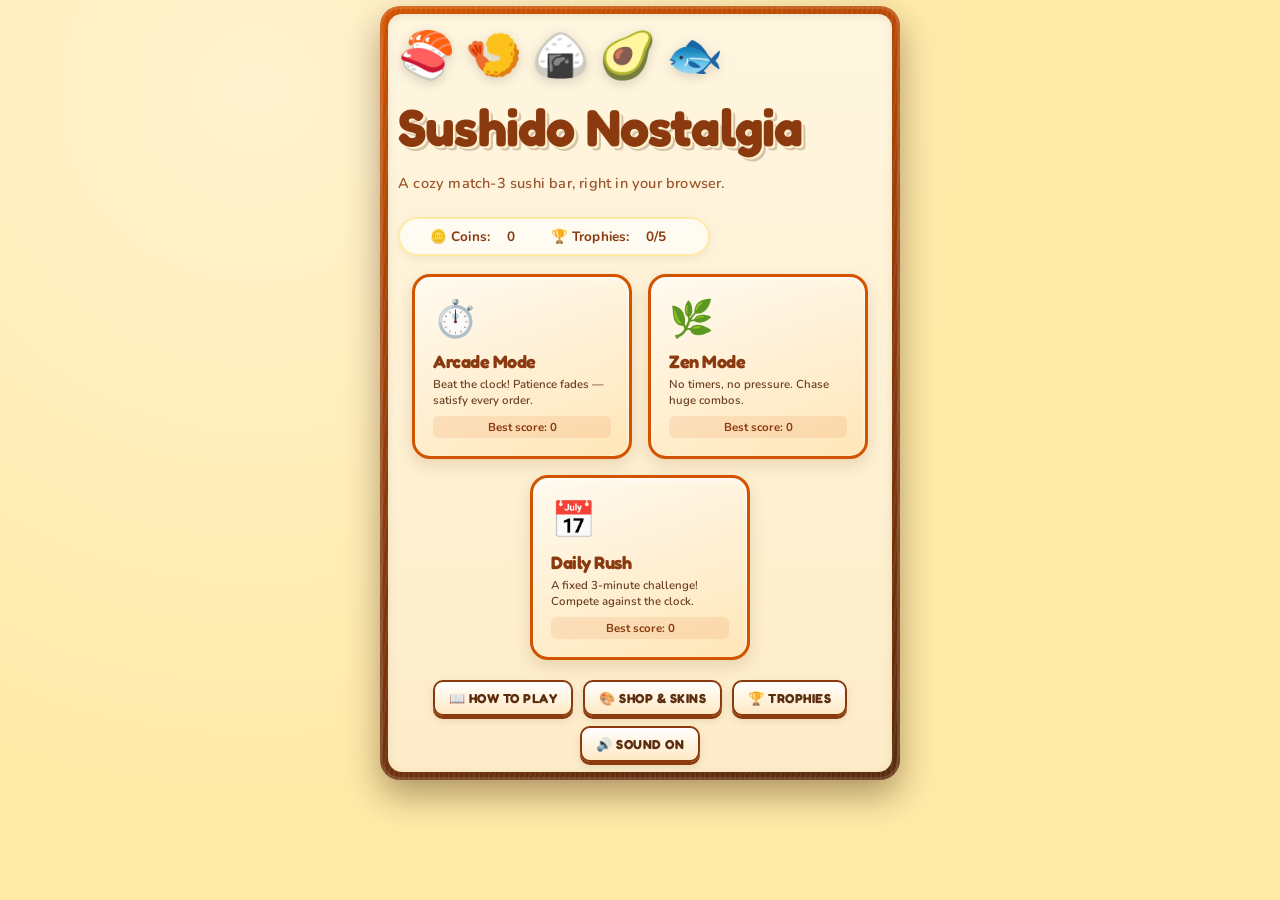
==== commit 95f3aa7d: "Add files via upload" ====
--- a/index.html
+++ b/index.html
@@ -4,6 +4,9 @@
 <meta charset="UTF-8">
 <meta name="viewport" content="width=device-width, initial-scale=1.0, viewport-fit=cover">
 <title>Sushido Nostalgia</title>
+<link rel="preconnect" href="https://fonts.googleapis.com">
+<link rel="preconnect" href="https://fonts.gstatic.com" crossorigin>
+<link href="https://fonts.googleapis.com/css2?family=Fredoka:wght@600;700&family=Nunito:wght@600;700;800;900&display=swap" rel="stylesheet">
 <style>
   :root{
     --amber:#ffeaa7;
@@ -23,6 +26,8 @@
     --board-bg-2: #4a2408;
     --tile-bg-1: #fff6e0;
     --tile-bg-2: #f3d69a;
+    --font-primary: 'Fredoka', 'Segoe UI Rounded', sans-serif;
+    --font-secondary: 'Nunito', 'Segoe UI', sans-serif;
   }
   
   body.skin-sakura {
@@ -43,11 +48,14 @@
   html,body{
     margin:0; height:100%;
     background: radial-gradient(circle at 20% 10%, var(--bg-grad-1) 0%, transparent 55%), var(--amber);
-    font-family:"Trebuchet MS", "Segoe UI", ui-rounded, Verdana, sans-serif;
+    font-family: var(--font-secondary);
     color:var(--ink); overflow-x:hidden;
+    -webkit-font-smoothing: antialiased;
+    -moz-osx-font-smoothing: grayscale;
+    letter-spacing: 0.1px;
     transition: background 0.5s ease, color 0.5s ease;
   }
-  h1,h2,h3{ font-family:"Segoe UI Black","Trebuchet MS",ui-rounded,sans-serif; margin:0; }
+  h1,h2,h3{ font-family: var(--font-primary); margin:0; letter-spacing: -0.5px; }
   button{ font-family:inherit; }
   
   button:focus-visible, [tabindex]:focus-visible{ outline:3px solid var(--focus); outline-offset:2px; }
@@ -55,172 +63,319 @@
   .hidden{ display:none !important; }
 
   .wood-frame{
-    max-width:1180px; margin:18px auto; padding:18px; border-radius:22px;
+    max-width:1180px; margin:6px auto; padding:8px; border-radius:20px;
     background:
-      repeating-linear-gradient(95deg, rgba(255,255,255,0.05) 0px, rgba(255,255,255,0.05) 2px, transparent 2px, transparent 5px),
-      repeating-linear-gradient(95deg, rgba(0,0,0,0.10) 0px, rgba(0,0,0,0.10) 1px, transparent 1px, transparent 14px),
+      repeating-linear-gradient(95deg, rgba(255,255,255,0.06) 0px, rgba(255,255,255,0.06) 2px, transparent 2px, transparent 5px),
       linear-gradient(160deg, var(--mahogany) 0%, var(--mahogany-dark) 55%, var(--brown-deep) 100%);
-    box-shadow: 0 18px 40px rgba(60,25,5,0.45), inset 0 0 0 4px rgba(255,255,255,0.08), inset 0 0 30px rgba(0,0,0,0.35);
+    box-shadow: 0 15px 35px rgba(60,25,5,0.4), inset 0 0 0 3px rgba(255,255,255,0.12);
     transition: background 0.5s ease;
   }
   .inner-panel{
     background:linear-gradient(180deg, var(--cream) 0%, var(--cream-2) 100%);
-    border-radius:14px; padding:16px;
-    box-shadow:inset 0 2px 10px rgba(90,45,10,0.18); min-height:80px;
+    border-radius:14px; padding:10px;
+    box-shadow:inset 0 2px 8px rgba(90,45,10,0.1), 0 4px 12px rgba(0,0,0,0.06); min-height:80px;
     transition: background 0.5s ease;
   }
 
-  #screen-title .inner-panel{ text-align:center; padding:40px 20px 34px; }
-  .title-emoji-row{ font-size:44px; letter-spacing:8px; margin-bottom:6px; }
+  #screen-title .inner-panel{ text-align:center; padding:32px 20px 28px; }
+  .title-emoji-row{ font-size:46px; letter-spacing:10px; margin-bottom:8px; filter: drop-shadow(0 3px 6px rgba(0,0,0,0.15)); }
   #screen-title h1{
-    font-size:clamp(30px,6vw,54px); color:var(--mahogany-dark);
-    text-shadow:2px 2px 0 var(--bg-grad-1), 4px 4px 0 rgba(90,45,10,0.25); margin-bottom:4px;
-  }
-  .title-sub{ color:var(--mahogany-dark); opacity: 0.8; font-size:15px; margin-bottom:26px; }
-  
-  .mode-cards{ display:flex; gap:18px; justify-content:center; flex-wrap:wrap; margin-bottom:22px; }
+    font-family: var(--font-primary);
+    font-size:clamp(34px, 6vw, 52px);
+    font-weight: 900;
+    color:var(--mahogany-dark);
+    text-shadow:2px 2px 0 var(--bg-grad-1), 4px 4px 0 rgba(90,45,10,0.25); margin-bottom:6px;
+    letter-spacing: -0.8px;
+  }
+  .title-sub{ font-family: var(--font-secondary); color:var(--mahogany-dark); opacity: 0.85; font-size:14.5px; margin-bottom:24px; font-weight: 600; letter-spacing: 0.2px; }
+  
+  .mode-cards{ display:flex; gap:16px; justify-content:center; flex-wrap:wrap; margin-bottom:20px; }
   .mode-card{
-    width:230px; background:linear-gradient(160deg,#fffaf0,#ffe6b8);
-    border:3px solid var(--mahogany); border-radius:16px; padding:18px;
-    cursor:pointer; transition:transform .15s ease, box-shadow .15s ease;
+    width:220px; background:linear-gradient(160deg,#fffaf0,#ffe6b8);
+    border:3px solid var(--mahogany); border-radius:18px; padding:18px;
+    cursor:pointer; transition:transform .2s cubic-bezier(0.34, 1.56, 0.64, 1), box-shadow .2s ease;
     text-align:left; display: block; color: #5c2e0e;
-  }
-  .mode-card:hover, .mode-card:focus-visible{ transform:translateY(-4px); box-shadow:0 10px 20px rgba(120,60,10,0.25); }
-  .mode-card .mc-emoji{ font-size:34px; margin-bottom:4px; display:block; }
-  .mode-card h2{ font-size:19px; color:var(--mahogany-dark); margin:0 0 4px; }
-  .mode-card p{ font-size:12.5px; opacity:0.9; line-height:1.4; margin:0; }
-  .title-best{ font-size:12px; font-weight:bold; color:var(--mahogany-dark); margin-top:6px; display:block; }
+    box-shadow: 0 6px 15px rgba(120,60,10,0.15), inset 0 2px 4px rgba(255,255,255,0.8);
+  }
+  .mode-card:hover, .mode-card:focus-visible{ transform:translateY(-6px) scale(1.02); box-shadow:0 14px 25px rgba(120,60,10,0.3); }
+  .mode-card .mc-emoji{ font-size:36px; margin-bottom:6px; display:block; }
+  .mode-card h2{ font-family: var(--font-primary); font-size:18px; font-weight: 700; color:var(--mahogany-dark); margin:0 0 4px; }
+  .mode-card p{ font-family: var(--font-secondary); font-size:11.5px; font-weight: 600; opacity:0.9; line-height:1.4; margin:0; }
+  .title-best{ font-size:11.5px; font-weight:bold; color:var(--mahogany-dark); margin-top:8px; display:block; background:rgba(211,84,0,0.1); padding:3px 8px; border-radius:6px; text-align:center;}
   
   .title-buttons{ display:flex; gap:10px; justify-content:center; margin-top:16px; flex-wrap:wrap; }
-  .meta-stats { margin-top: 20px; font-weight: bold; color: var(--mahogany-dark); font-size: 14px; }
-  .meta-stats span { margin: 0 10px; }
+  .meta-stats { 
+    margin: 0 auto 18px auto; font-weight: bold; color: var(--mahogany-dark); font-size: 13.5px; 
+    background: rgba(255,255,255,0.7); display: inline-flex; padding: 8px 18px; border-radius: 30px;
+    border: 2px solid var(--amber); box-shadow: 0 3px 8px rgba(0,0,0,0.06);
+  }
+  .meta-stats span { margin: 0 12px; display: inline-flex; align-items: center; gap: 5px; }
 
   .btn{
-    font-size:13px; font-weight:bold; padding:9px 16px; border-radius:10px;
+    font-family: var(--font-primary);
+    font-size:13px; font-weight:700; padding:8px 14px; border-radius:10px;
     border:2px solid var(--mahogany-dark); background:linear-gradient(180deg,#ffcf73,#f0a832);
-    color:var(--brown-deep); cursor:pointer; box-shadow:0 3px 0 var(--mahogany-dark);
-    transition: filter 0.15s ease, transform 0.1s;
-  }
+    color:var(--brown-deep); cursor:pointer; box-shadow:0 3px 0 var(--mahogany-dark), 0 4px 8px rgba(0,0,0,0.1);
+    letter-spacing: 0.5px; text-transform: uppercase;
+    transition: filter 0.15s ease, transform 0.1s ease, box-shadow 0.1s ease;
+  }
+  .btn:hover{ filter:brightness(1.05); }
   .btn:active{ transform:translateY(2px); box-shadow:0 1px 0 var(--mahogany-dark); }
-  .btn.secondary{ background:linear-gradient(180deg,#fff,#ffe9c4); }
-  .btn.small{ font-size:11px; padding:6px 10px; border-radius:8px; }
+  .btn.secondary{ background:linear-gradient(180deg,#ffffff,#ffe9c4); }
+  .btn.small{ font-size:11px; padding:4px 8px; border-radius:7px; box-shadow:0 2px 0 var(--mahogany-dark); letter-spacing: 0.2px; text-transform: none; }
+  .btn.small:active{ transform:translateY(2px); box-shadow:0 0 0 var(--mahogany-dark); }
   .btn:disabled{ filter: grayscale(1); opacity: 0.6; cursor: not-allowed; box-shadow:0 1px 0 var(--mahogany-dark); transform:translateY(2px); }
 
-  .game-layout{ display:flex; gap:16px; align-items:flex-start; }
-  .panel-left{ width:260px; flex:0 0 260px; display:flex; flex-direction:column; gap:10px; }
-  .panel-right{ flex:1; display:flex; flex-direction: column; justify-content:center; gap: 10px;}
-
-  .dash-box{ background:var(--cream); border:2px solid var(--amber); border-radius:12px; padding:10px 12px; }
-  .dash-title{ font-size:10.5px; letter-spacing:1px; text-transform:uppercase; color:var(--mahogany-dark); margin-bottom:4px; font-weight:bold; }
-
-  .customer-face{ font-size:46px; text-align:center; line-height:1; transition:transform .12s ease; margin-bottom: 2px;}
-  .customer-name { text-align: center; font-size: 12px; font-weight: bold; color: var(--mahogany-dark); margin-bottom: 2px;}
-  .customer-desc { text-align: center; font-size: 10px; color: var(--ink); opacity: 0.85; margin-bottom: 6px; font-style: italic; line-height: 1.2; }
-  .customer-meta-row { display: flex; justify-content: space-between; font-size: 10px; font-weight: bold; color: var(--mahogany); margin-bottom: 6px; border-bottom: 1px dashed var(--amber); padding-bottom: 4px; }
-  .customer-order{ text-align:center; font-size:12.5px; font-weight:bold; color:var(--mahogany-dark); }
-  .customer-progress{ text-align:center; font-size:11.5px; color:var(--mahogany); margin-top:2px; }
-
-  .meter-track{ height:16px; border-radius:8px; background:var(--cream-2); overflow:hidden; border:1px solid var(--amber); margin-top:4px; }
-  .meter-fill{ height:100%; width:100%; background:linear-gradient(90deg,#37c76b,#8fe673); transition:width .25s linear, background .25s linear; }
-  .meter-label{ font-size:11px; text-align:right; margin-top:2px; color:var(--mahogany-dark); }
-
-  .stat-row{ display:flex; justify-content:space-between; font-size:13px; padding:2px 0; }
-  .stat-row b{ color:var(--mahogany-dark); }
-
-  .combo-bar-container { background: var(--cream); padding: 8px; border-radius: 10px; border: 2px solid var(--amber); display: flex; align-items: center; gap: 10px; }
-  .combo-bar-title { font-size: 11px; font-weight: bold; color: var(--mahogany-dark); text-transform: uppercase;}
-  .combo-steps { display: flex; flex: 1; justify-content: space-between; position: relative; }
-  .combo-steps::before { content:''; position:absolute; top:50%; left:0; right:0; height:2px; background: var(--amber); z-index: 1; transform:translateY(-50%); }
-  .combo-step { width: 24px; height: 24px; border-radius: 50%; background: var(--cream-2); border: 2px solid var(--amber); z-index: 2; display: flex; align-items: center; justify-content: center; font-size: 12px; transition: 0.3s; }
-  .combo-step.active { background: var(--neon-gold); border-color: var(--mahogany); box-shadow: 0 0 8px var(--neon-gold); transform: scale(1.15); }
+  /* ========================================================== */
+  /* PREMIUM MOBILE PUZZLE LAYOUT (Royal Match / Toon Blast Style) */
+  /* ========================================================== */
+  #screen-game {
+    display: flex;
+    flex-direction: column;
+    height: 100vh;
+    max-height: 96vh;
+    padding: 6px 8px;
+    gap: 6px;
+    justify-content: space-between;
+  }
+
+  .customer-ticket {
+    background: var(--cream);
+    border: 2px solid var(--amber);
+    border-radius: 12px;
+    padding: 6px 10px;
+    width: 100%;
+    max-width: 500px;
+    margin: 0 auto;
+    box-shadow: 0 2px 8px rgba(0,0,0,0.06);
+    display: flex;
+    flex-direction: column;
+    justify-content: space-between;
+    flex-shrink: 0;
+  }
+  .ticket-header {
+    display: flex;
+    justify-content: space-between;
+    align-items: center;
+  }
+  .customer-avatar-area {
+    display: flex;
+    align-items: center;
+    gap: 8px;
+  }
+  .customer-face { font-size: 28px; line-height: 1; filter: drop-shadow(0 2px 3px rgba(0,0,0,0.12)); }
+  .customer-name { font-family: var(--font-primary); font-size: 12px; font-weight: 700; color: var(--mahogany-dark); }
+  .customer-meta-line { font-family: var(--font-secondary); font-size: 10px; color: var(--mahogany); opacity: 0.85; font-weight: 600; display: flex; gap: 4px; align-items: center; }
+  
+  .ticket-order-info { text-align: right; }
+  .customer-order { font-family: var(--font-primary); font-size: 14px; font-weight: 900; color: var(--mahogany-dark); background: rgba(255,255,255,0.95); padding: 2px 8px; border-radius: 6px; border: 1px solid var(--amber); display: inline-block; letter-spacing: -0.3px; }
+  .customer-progress { font-family: var(--font-secondary); font-size: 11px; color: var(--mahogany-dark); font-weight: 700; margin-top: 1px; }
+  
+  .ticket-patience-row {
+    display: flex;
+    align-items: center;
+    gap: 6px;
+    margin-top: 3px;
+    border-top: 1px solid rgba(217,184,120,0.3);
+    padding-top: 3px;
+  }
+  .ticket-patience-label { font-size: 9.5px; font-weight: bold; color: var(--mahogany-dark); text-transform: uppercase; width: 50px; opacity: 0.85; }
+  .ticket-meter-track { flex: 1; height: 7px; border-radius: 4px; margin: 0; background: var(--cream-2); border: 1px solid var(--amber); overflow: hidden; box-shadow: inset 0 1px 2px rgba(0,0,0,0.08); }
+  .ticket-meter-track .meter-fill { height: 100%; width: 100%; background: linear-gradient(90deg,#37c76b,#8fe673); transition: width .25s linear, background .25s linear; border-radius: 3px; }
+  .meter-label { font-size: 9.5px; font-weight: bold; color: var(--mahogany-dark); width: 35px; text-align: right; }
+
+  .mobile-game-container {
+    display: flex;
+    flex-direction: column;
+    flex: 1;
+    gap: 4px;
+    justify-content: center;
+    align-items: center;
+    min-height: 0;
+    width: 100%;
+  }
+
+  .board-center-area {
+    width: 100%;
+    display: flex;
+    flex-direction: column;
+    justify-content: center;
+    align-items: center;
+    min-height: 0;
+  }
+
+  .combo-energy-container {
+    background: var(--cream);
+    border: 1px solid var(--amber);
+    border-radius: 8px;
+    padding: 3px 10px;
+    width: 100%;
+    max-width: 440px;
+    margin-bottom: 4px;
+    flex-shrink: 0;
+    box-shadow: 0 1px 4px rgba(0,0,0,0.03);
+  }
+  .combo-energy-header {
+    display: flex;
+    justify-content: space-between;
+    font-size: 9.5px;
+    font-weight: bold;
+    color: var(--mahogany-dark);
+    margin-bottom: 2px;
+  }
+  .combo-meter-track { height: 6px; border-radius: 3px; background: var(--cream-2); border: 1px solid var(--amber); overflow: hidden; box-shadow: inset 0 1px 2px rgba(0,0,0,0.08); }
+  .combo-meter-track .meter-fill { height: 100%; width: 0%; background: linear-gradient(90deg, var(--neon-gold), var(--mahogany)); transition: width 0.3s cubic-bezier(0.4, 0, 0.2, 1); border-radius: 3px; }
 
   .board-frame{
-    background:linear-gradient(160deg, var(--board-bg-1), var(--board-bg-2));
-    border-radius:14px; padding:10px; box-shadow:inset 0 0 18px rgba(0,0,0,0.5);
-    width: 100%; display: flex; justify-content: center;
-    transition: background 0.5s ease;
-  }
-  .board-shell{ position:relative; width: 100%; max-width: 480px; }
+    background: radial-gradient(circle at center, var(--board-bg-1) 0%, var(--board-bg-2) 100%);
+    border-radius: 16px;
+    padding: 8px;
+    box-shadow: inset 0 0 25px rgba(0,0,0,0.7), 0 8px 20px rgba(0,0,0,0.3);
+    width: 100%;
+    max-width: 440px;
+    aspect-ratio: 1;
+    display: flex;
+    justify-content: center;
+    align-items: center;
+    flex-shrink: 0;
+  }
+  .board-shell{ position:relative; width: 100%; height: 100%; }
   .board{
     display:grid; grid-template-columns:repeat(8, 1fr); grid-template-rows:repeat(8, 1fr); gap:4px;
-    width: 100%; aspect-ratio: 1; touch-action:none; position: relative;
+    width: 100%; height: 100%; touch-action:none; position: relative;
   }
   
   .tile{
-    display:flex; align-items:center; justify-content:center; font-size:min(6vw, 30px);
+    display:flex; align-items:center; justify-content:center; font-size:min(5.8vw, 26px);
     background:linear-gradient(160deg, var(--tile-bg-1), var(--tile-bg-2));
-    border-radius:8px; border:1px solid rgba(0,0,0,0.1); cursor:pointer; user-select:none;
-    box-shadow:0 2px 0 rgba(0,0,0,0.15), inset 0 1px 2px rgba(255,255,255,0.6);
-    will-change:transform, background; width: 100%; height: 100%; transition: background 0.5s ease;
-  }
-  .tile:hover{ filter:brightness(1.05); }
-  .tile.selected{ box-shadow:0 0 0 3px var(--neon-cyan), 0 0 14px var(--neon-cyan); transform:scale(1.06); z-index:2; }
-  
-  .tile.special-wasabi{ background:radial-gradient(circle at 35% 30%, #baff6b, #4c9a1e 75%); border-color:#2e6b0f; }
-  .tile.special-soy{ background:radial-gradient(circle at 35% 30%, #7c5a3a, #2c1c10 75%); border-color:#1a0f08; }
-  .tile.special-rainbow{ background:radial-gradient(circle at 35% 30%, #ff9a9e 0%, #fecfef 99%, #fecfef 100%); border-color:#ff2fb0; box-shadow:0 0 10px var(--neon-pink); }
-  .tile.special-rocket{ background:radial-gradient(circle at 35% 30%, #ffecd2 0%, #fcb69f 100%); border-color:#d35400; }
-  .tile.special-tempura{ background:radial-gradient(circle at 35% 30%, #f6d365 0%, #fda085 100%); border-color:#c0392b; }
+    border-radius:10px; border:1px solid rgba(255,255,255,0.6); cursor:pointer; user-select:none;
+    box-shadow:0 3px 6px rgba(0,0,0,0.2), inset 0 2px 3px rgba(255,255,255,0.8), inset 0 -2px 2px rgba(0,0,0,0.06);
+    will-change:transform, background; width: 100%; height: 100%; transition: background 0.5s ease, transform 0.15s cubic-bezier(0.34, 1.56, 0.64, 1);
+  }
+  .tile:hover{ filter:brightness(1.08); transform: scale(1.03); }
+  .tile.selected{ box-shadow:0 0 0 3px var(--neon-cyan), 0 0 12px var(--neon-cyan), inset 0 2px 4px rgba(255,255,255,0.9); transform:scale(1.06); z-index:2; }
+  
+  .tile.special-wasabi{
+    background: radial-gradient(circle at 35% 30%, #baff6b, #4c9a1e 75%);
+    border-color: #2e6b0f;
+    box-shadow: 0 0 12px rgba(76,154,30,0.9), inset 0 2px 5px rgba(255,255,255,0.8);
+    animation: wasabiGlow 1.5s infinite alternate;
+  }
+  @keyframes wasabiGlow {
+    0% { box-shadow: 0 0 4px rgba(76,154,30,0.5), inset 0 2px 3px rgba(255,255,255,0.6); }
+    100% { box-shadow: 0 0 14px rgba(76,154,30,0.95), inset 0 2px 6px rgba(255,255,255,0.95); }
+  }
+
+  .tile.special-soy{
+    background: radial-gradient(circle at 35% 30%, #7c5a3a, #2c1c10 75%);
+    border-color: #1a0f08;
+    box-shadow: inset 0 0 10px rgba(0,0,0,0.85), 0 0 10px rgba(44,28,16,0.7);
+  }
+
+  .tile.special-rocket{
+    background: radial-gradient(circle at 35% 30%, #ffecd2 0%, #fcb69f 100%);
+    border-color: #d35400;
+    box-shadow: 0 0 12px rgba(211,84,0,0.9), inset 0 2px 5px rgba(255,255,255,0.8);
+  }
+
+  .tile.special-tempura{
+    background: radial-gradient(circle at 35% 30%, #f6d365 0%, #fda085 100%);
+    border-color: #c0392b;
+    box-shadow: 0 0 14px rgba(243,156,18,0.95), inset 0 2px 5px rgba(255,255,255,0.8);
+  }
+
+  .tile.special-rainbow{
+    background: radial-gradient(circle at 35% 30%, #ff9a9e 0%, #fecfef 50%, #a1c4fd 100%);
+    border-color: #ff2fb0;
+    box-shadow: 0 0 16px var(--neon-pink);
+    animation: rainbowShimmer 2s infinite linear;
+  }
+  @keyframes rainbowShimmer {
+    0% { filter: hue-rotate(0deg); }
+    100% { filter: hue-rotate(360deg); }
+  }
 
   .tile.clearing{ animation:tileClear .28s ease forwards; z-index: 3; }
   @keyframes tileClear{ 0%{ transform:scale(1); opacity:1; } 100%{ transform:scale(0.15) rotate(20deg); opacity:0; } }
   
-  .tile.pop-in{ animation:tilePopIn .22s ease; }
-  @keyframes tilePopIn{ 0%{ transform:scale(0.6); opacity:0; } 100%{ transform:scale(1); opacity:1; } }
+  .tile.pop-in{ animation:tilePopIn .22s cubic-bezier(0.34, 1.56, 0.64, 1); }
+  @keyframes tilePopIn{ 0%{ transform:scale(0.5); opacity:0; } 100%{ transform:scale(1); opacity:1; } }
   
   .tile.shake-invalid{ animation:shakeInvalid .3s ease; z-index: 4; }
   @keyframes shakeInvalid{ 0%,100%{ transform:translateX(0); } 25%{ transform:translateX(-5px); } 75%{ transform:translateX(5px); } }
   
   .tile.bomb-flash{ animation:bombFlash .35s ease; z-index: 5; }
-  @keyframes bombFlash{ 0%{ box-shadow:0 0 0 0 rgba(76,154,30,0.9); } 100%{ box-shadow:0 0 0 26px rgba(76,154,30,0); } }
+  @keyframes bombFlash{ 0%{ box-shadow:0 0 0 0 rgba(76,154,30,0.9); } 100%{ box-shadow:0 0 0 22px rgba(76,154,30,0); } }
   
   .tile.splash-flash{ animation:splashFlash .4s ease; z-index: 5; }
-  @keyframes splashFlash{ 0%{ box-shadow:0 0 0 0 rgba(44,28,16,0.9); } 100%{ box-shadow:0 0 0 26px rgba(44,28,16,0); } }
+  @keyframes splashFlash{ 0%{ box-shadow:0 0 0 0 rgba(44,28,16,0.9); } 100%{ box-shadow:0 0 0 22px rgba(44,28,16,0); } }
   
   .tile.hint-pulse{ animation:hintPulse 1s infinite alternate; z-index: 3; }
-  @keyframes hintPulse { 0% { transform: scale(1); box-shadow: 0 0 0px var(--neon-gold); } 100% { transform: scale(1.08); box-shadow: 0 0 15px var(--neon-gold); border-color: var(--neon-gold); } }
+  @keyframes hintPulse { 0% { transform: scale(1); box-shadow: 0 0 0px var(--neon-gold); } 100% { transform: scale(1.08); box-shadow: 0 0 14px var(--neon-gold); border-color: var(--neon-gold); } }
 
   .board-shake{ animation:boardShake .35s ease; }
-  @keyframes boardShake{ 0%,100%{ transform:translate(0,0); } 20%{ transform:translate(-6px,2px); } 40%{ transform:translate(6px,-2px); } 60%{ transform:translate(-4px,2px); } 80%{ transform:translate(4px,-1px); } }
+  @keyframes boardShake{ 0%,100%{ transform:translate(0,0); } 20%{ transform:translate(-5px,2px); } 40%{ transform:translate(5px,-2px); } 60%{ transform:translate(-3px,2px); } 80%{ transform:translate(3px,-1px); } }
 
   .floating-text-layer{ position:absolute; inset:0; pointer-events:none; overflow:visible; z-index: 10; }
   .float-text{
-    position:absolute; font-weight:900; font-size:22px; color:var(--neon-gold);
-    text-shadow:0 0 6px var(--neon-pink), 0 0 14px var(--neon-pink), 0 2px 0 #7a1a55;
-    animation:floatUp 1s ease forwards; white-space:nowrap;
-  }
-  @keyframes floatUp{ 0%{ transform:translateY(0) scale(0.8); opacity:0; } 15%{ opacity:1; transform:translateY(-6px) scale(1.05); } 100%{ transform:translateY(-58px) scale(1); opacity:0; } }
+    position:absolute; font-family: var(--font-primary); font-weight:900; font-size:20px; color:var(--neon-gold);
+    text-shadow:0 0 5px var(--neon-pink), 0 0 12px var(--neon-pink), 0 2px 0 #7a1a55;
+    letter-spacing: 0.5px;
+    animation:floatUp 1s cubic-bezier(0.25, 1, 0.5, 1) forwards; white-space:nowrap;
+  }
+  @keyframes floatUp{ 0%{ transform:translate(-50%, 0) scale(0.7); opacity:0; } 15%{ opacity:1; transform:translate(-50%, -6px) scale(1.1); } 100%{ transform:translate(-50%, -50px) scale(1); opacity:0; } }
 
   .banner{
     position:absolute; left:50%; top:8px; transform:translateX(-50%); background:linear-gradient(180deg,#fff,#ffe6b0);
-    border:2px solid var(--mahogany); border-radius:10px; padding:8px 16px; font-weight:bold; font-size:13px; color:var(--mahogany-dark);
-    box-shadow:0 6px 14px rgba(0,0,0,0.25); animation:bannerPop 1.6s ease forwards; z-index:15; pointer-events:none;
-  }
-  @keyframes bannerPop{ 0%{ opacity:0; transform:translate(-50%,-10px) scale(0.9); } 12%{ opacity:1; transform:translate(-50%,0) scale(1); } 82%{ opacity:1; } 100%{ opacity:0; transform:translate(-50%,-6px) scale(0.96); } }
-
-  .overlay-back{ position:fixed; inset:0; background:rgba(30,15,5,0.75); display:flex; align-items:center; justify-content:center; z-index:80; padding:16px; }
-  .overlay-card{ background:linear-gradient(180deg,#fffaf0,#ffe6b8); border:3px solid var(--mahogany); border-radius:16px; padding:26px 28px; max-width:420px; width:100%; text-align:center; box-shadow:0 20px 40px rgba(0,0,0,0.4); outline:none; max-height: 90vh; overflow-y: auto;}
-  .overlay-card h2{ color:var(--mahogany-dark); font-size:22px; margin-bottom:10px; }
-  .overlay-card p{ font-size: 14px; margin: 0 0 14px 0; color: #5c2e0e; }
-  .overlay-stats{ text-align:left; margin:14px 0; font-size:14px; background: rgba(255,255,255,0.5); padding: 10px; border-radius: 10px;}
-  .overlay-stats .stat-row{ border-bottom:1px dashed #d9b878; padding:5px 0; }
-  .overlay-buttons{ display:flex; gap:10px; justify-content:center; margin-top:14px; flex-wrap:wrap; }
+    border:2px solid var(--mahogany); border-radius:10px; padding:6px 14px; font-weight:bold; font-size:12px; color:var(--mahogany-dark);
+    box-shadow:0 6px 15px rgba(0,0,0,0.25); animation:bannerPop 1.6s ease forwards; z-index:15; pointer-events:none;
+  }
+  @keyframes bannerPop{ 0%{ opacity:0; transform:translate(-50%,-10px) scale(0.9); } 12%{ opacity:1; transform:translate(-50%,0) scale(1); } 82%{ opacity:1; } 100%{ opacity:0; transform:translate(-50%,-4px) scale(0.96); } }
+
+  .status-ribbon {
+    display: flex;
+    justify-content: space-between;
+    align-items: center;
+    background: rgba(255, 246, 224, 0.75);
+    border: 1px solid var(--amber);
+    border-radius: 10px;
+    padding: 4px 10px;
+    font-family: var(--font-secondary);
+    font-weight: 700;
+    font-size: 11px;
+    letter-spacing: 0.2px;
+    color: var(--mahogany-dark);
+    box-shadow: 0 1px 4px rgba(0,0,0,0.03);
+    flex-shrink: 0;
+    width: 100%;
+    max-width: 500px;
+    margin: 0 auto;
+  }
+  .ribbon-item { display: flex; align-items: center; gap: 3px; background: rgba(255,255,255,0.7); padding: 2px 6px; border-radius: 6px; border: 1px solid rgba(255,234,167,0.5); }
+  .ribbon-actions { display: flex; gap: 4px; }
+
+  .overlay-back{ position:fixed; inset:0; background:rgba(30,15,5,0.78); backdrop-filter: blur(3px); display:flex; align-items:center; justify-content:center; z-index:80; padding:16px; }
+  .overlay-card{ background:linear-gradient(180deg,#fffaf0,#ffe6b8); border:3px solid var(--mahogany); border-radius:20px; padding:28px 30px; max-width:420px; width:100%; text-align:center; box-shadow:0 25px 50px rgba(0,0,0,0.45), inset 0 2px 6px rgba(255,255,255,0.8); outline:none; max-height: 90vh; overflow-y: auto;}
+  .overlay-card h2{ font-family: var(--font-primary); color:var(--mahogany-dark); font-size:24px; font-weight: 900; margin-bottom:10px; }
+  .overlay-card p{ font-family: var(--font-secondary); font-size: 13px; font-weight: 600; margin: 0 0 14px 0; color: #5c2e0e; line-height: 1.4; }
+  .overlay-stats{ font-family: var(--font-secondary); text-align:left; margin:14px 0; font-size:13px; font-weight: 600; background: rgba(255,255,255,0.6); padding: 12px; border-radius: 12px; border: 1px solid var(--amber);}
+  .overlay-stats .stat-row{ border-bottom:1px dashed #d9b878; padding:6px 0; display:flex; justify-content:space-between; }
+  .overlay-stats .stat-row:last-child{ border-bottom: none; }
+  .overlay-stats .stat-row b{ color: var(--mahogany-dark); font-weight: 900; }
+  .overlay-buttons{ display:flex; gap:10px; justify-content:center; margin-top:16px; flex-wrap:wrap; }
 
   .list-grid { display: grid; grid-template-columns: 1fr; gap: 10px; text-align: left; margin-bottom: 15px;}
-  .list-item { background: var(--cream); border: 2px solid var(--amber); border-radius: 8px; padding: 10px; display: flex; align-items: center; gap: 12px; }
+  .list-item { background: var(--cream); border: 2px solid var(--amber); border-radius: 12px; padding: 10px 14px; display: flex; align-items: center; gap: 12px; box-shadow: 0 2px 6px rgba(0,0,0,0.04); }
   .list-item.locked { opacity: 0.6; filter: grayscale(0.8); }
-  .list-item.active { border-color: var(--neon-gold); box-shadow: 0 0 10px var(--neon-gold); }
-  .item-icon { font-size: 28px; }
-  .item-details h4 { margin: 0 0 2px 0; font-size: 14px; color: var(--mahogany-dark); }
-  .item-details p { margin: 0; font-size: 11px; }
-
-  #toast-container { position: fixed; bottom: 20px; left: 50%; transform: translateX(-50%); z-index: 100; display: flex; flex-direction: column; gap: 10px; pointer-events: none;}
-  .toast { background: linear-gradient(180deg,#fff,#ffe6b0); border: 2px solid var(--mahogany); border-radius: 10px; padding: 10px 20px; box-shadow: 0 4px 12px rgba(0,0,0,0.3); display: flex; align-items: center; gap: 10px; animation: slideUp 0.3s ease-out forwards, fadeOut 0.5s ease-in 3.5s forwards; font-weight: bold; color: var(--mahogany-dark);}
+  .list-item.active { border-color: var(--neon-gold); box-shadow: 0 0 12px rgba(255,210,63,0.5); background: #fffbe8; }
+  .item-icon { font-size: 30px; }
+  .item-details h4 { font-family: var(--font-primary); margin: 0 0 2px 0; font-size: 14px; font-weight: 700; color: var(--mahogany-dark); }
+  .item-details p { font-family: var(--font-secondary); margin: 0; font-size: 11.5px; font-weight: 600; opacity: 0.85; }
+
+  #toast-container { position: fixed; bottom: 25px; left: 50%; transform: translateX(-50%); z-index: 100; display: flex; flex-direction: column; gap: 10px; pointer-events: none;}
+  .toast { background: linear-gradient(180deg,#fff,#ffe6b0); border: 2px solid var(--mahogany); border-radius: 12px; padding: 12px 22px; box-shadow: 0 8px 20px rgba(0,0,0,0.35); display: flex; align-items: center; gap: 12px; animation: slideUp 0.3s cubic-bezier(0.34, 1.56, 0.64, 1) forwards, fadeOut 0.5s ease-in 3.5s forwards; font-weight: bold; color: var(--mahogany-dark);}
   @keyframes slideUp { from { transform: translateY(50px); opacity: 0; } to { transform: translateY(0); opacity: 1; } }
   @keyframes fadeOut { to { opacity: 0; transform: translateY(-20px); } }
-
-  .topbar{ display:flex; justify-content:space-between; align-items:center; margin-bottom:8px; }
-  .topbar .btn{ font-size:11px; padding:6px 12px; }
 
   @media (prefers-reduced-motion: reduce){
     .board-shake, .tile.clearing, .tile.pop-in, .tile.shake-invalid, .float-text, .levelup-banner, .hint-pulse { animation:none !important; }
@@ -228,43 +383,8 @@
   }
   .sr-only{ position:absolute; width:1px; height:1px; padding:0; margin:-1px; overflow:hidden; clip:rect(0,0,0,0); white-space:nowrap; border:0; }
 
-  /* BOARD-FIRST MOBILE UX OPTIMIZATIONS (PHASE 2A) */
-  @media (max-width:820px){
-    body { padding: 4px; }
-    .wood-frame { margin: 0; padding: 8px; width: 100%; border-radius: 12px; }
-    .game-layout{ flex-direction:column; align-items:stretch; gap: 8px; }
-    
-    /* Horizontal & compressed dashboard footprint */
-    .panel-left{ width:100%; flex:0 0 auto; flex-direction:row; flex-wrap:wrap; gap: 6px; }
-    .dash-box{ flex:1 1 calc(50% - 4px); min-width:130px; padding: 6px 8px; margin: 0; }
-    
-    /* Compact customer layout to minimize vertical push */
-    .customer-face{ font-size: 28px; float: left; margin-right: 8px; margin-bottom: 0; }
-    .customer-name { text-align: left; font-size: 11px; }
-    .customer-desc { display: none; } /* Hide descriptive text block to save space */
-    .customer-meta-row { margin-bottom: 2px; padding-bottom: 2px; font-size: 9px; }
-    .customer-order{ text-align: left; font-size: 11px; }
-    .customer-progress{ text-align: left; font-size: 10px; margin-top: 0; }
-
-    /* Meter adjustments */
-    .meter-track{ height: 10px; margin-top: 2px; }
-    .meter-label{ font-size: 9px; margin-top: 1px; }
-
-    /* Stats compact layout */
-    .stat-row{ font-size: 11px; padding: 1px 0; }
-
-    /* Board priority positioning */
-    .panel-right{ width:100%; flex:1 1 auto; align-items: stretch; gap: 6px; }
-    .board-shell { max-width: 100%; width: 100%; }
-    .board-frame { padding: 6px; }
-    .combo-bar-container { padding: 6px 8px; }
-  }
-  
-  @media (max-width:480px){ 
-    html, body { height: 100%; overflow-x: hidden; }
-    .dash-box{ flex:1 1 calc(50% - 4px); padding: 5px 6px; }
-    .customer-face{ font-size: 24px; }
-    .topbar { margin-bottom: 4px; }
+  @media (min-width: 821px){
+    .wood-frame { max-width: 520px; }
   }
 </style>
 </head>
@@ -276,6 +396,11 @@
     <div class="title-emoji-row">🍣🍤🍙🥑🐟</div>
     <h1>Sushido Nostalgia</h1>
     <p class="title-sub">A cozy match-3 sushi bar, right in your browser.</p>
+
+    <div class="meta-stats">
+      <span>🪙 Coins: <span id="metaCoins">0</span></span>
+      <span>🏆 Trophies: <span id="metaTrophies">0/5</span></span>
+    </div>
 
     <div class="mode-cards">
       <button class="mode-card" id="cardArcade" type="button">
@@ -298,11 +423,6 @@
       </button>
     </div>
 
-    <div class="meta-stats">
-      <span>🪙 Coins: <span id="metaCoins">0</span></span>
-      <span>🏆 Trophies: <span id="metaTrophies">0/5</span></span>
-    </div>
-
     <div class="title-buttons">
       <button class="btn secondary" id="btnHowTo" type="button">📖 How to Play</button>
       <button class="btn secondary" id="btnSkins" type="button">🎨 Shop & Skins</button>
@@ -311,50 +431,44 @@
     </div>
   </section>
 
+  <!-- MOBILE-FIRST GAME SCREEN WITH HIERARCHICAL RESTRUCTURING -->
   <section id="screen-game" class="inner-panel hidden">
-    <div class="topbar">
-      <button class="btn small secondary" id="btnHowToGame" type="button">📖 Help</button>
-      <button class="btn small secondary" id="btnSoundToggleGame" type="button">🔊</button>
-      <button class="btn small" id="btnQuitSave" type="button">💾 Quit &amp; Save</button>
-    </div>
-
-    <div class="game-layout">
-      <div class="panel-left">
-        <div class="dash-box">
-          <div class="dash-title">Customer Profile</div>
-          <div class="customer-face" id="customerFace" aria-hidden="true">🧑‍🍳</div>
-          <div class="customer-name" id="customerName">Apprentice Chef</div>
-          <div class="customer-desc" id="customerDesc">Patient beginner with simple tastes.</div>
-          <div class="customer-meta-row">
-            <span id="customerDiff">Diff: ⭐</span>
-            <span id="customerBonus">Bonus: +0%</span>
+    <!-- TOP: Unified Objective Card (Customer + Order + Patience) -->
+    <div class="customer-ticket" id="customerTicketBox">
+      <div class="ticket-header">
+        <div class="customer-avatar-area">
+          <span class="customer-face" id="customerFace" aria-hidden="true">🧑‍🍳</span>
+          <div>
+            <div class="customer-name" id="customerName">Apprentice Chef</div>
+            <div class="customer-meta-line"><span id="customerDiff">⭐</span> <span id="customerBonus">Tip +0%</span></div>
           </div>
+        </div>
+        <div class="ticket-order-info">
           <div class="customer-order" id="customerOrderText" aria-live="polite">Wants 4 🍣</div>
           <div class="customer-progress" id="customerProgressText">0 / 4</div>
         </div>
-
-        <div class="dash-box" id="patienceBox">
-          <div class="dash-title" id="patienceTitle">Patience</div>
-          <div class="meter-track"><div class="meter-fill" id="patienceFill"></div></div>
-          <div class="meter-label" id="patienceLabel">100%</div>
-        </div>
-
-        <div class="dash-box">
-          <div class="dash-title">Progress</div>
-          <div class="stat-row"><span>Score</span><b id="scoreLabel">0</b></div>
-          <div class="stat-row"><span>Level</span><b id="levelLabel">1</b></div>
-          <div class="stat-row"><span>Orders done</span><b id="ordersLabel">0</b></div>
-          <div class="stat-row"><span>Best combo</span><b id="comboLabel">×0</b></div>
-        </div>
       </div>
-
-      <div class="panel-right">
-        <div class="combo-bar-container">
-          <div class="combo-bar-title">Combo Drop</div>
-          <div class="combo-steps">
-            <div class="combo-step" id="combo-step-3">🥢</div>
-            <div class="combo-step" id="combo-step-5">💥</div>
-            <div class="combo-step" id="combo-step-7">🌈</div>
+      <div class="ticket-patience-row" id="patienceBox">
+        <span id="patienceTitle" class="ticket-patience-label">Patience</span>
+        <div class="ticket-meter-track"><div class="meter-fill" id="patienceFill"></div></div>
+        <span class="meter-label" id="patienceLabel">100%</span>
+      </div>
+      <div style="display:none">
+        <span id="customerDesc"></span>
+        <span id="shopCoins"></span>
+      </div>
+    </div>
+
+    <div class="mobile-game-container">
+      <!-- MIDDLE: Hero Board & Slim Combo Area -->
+      <div class="board-center-area">
+        <div class="combo-energy-container">
+          <div class="combo-energy-header">
+            <span id="comboEnergyTitle">COMBO ENERGY</span>
+            <span id="comboEnergyNext">NEXT: 🥢 Rocket</span>
+          </div>
+          <div class="combo-meter-track">
+            <div class="meter-fill" id="comboEnergyFill"></div>
           </div>
         </div>
         
@@ -366,6 +480,19 @@
         </div>
       </div>
     </div>
+
+    <!-- BOTTOM: Compact Secondary Stats & Actions Bar -->
+    <div class="status-ribbon">
+      <div class="ribbon-item">🍣 <span id="scoreLabel">0</span></div>
+      <div class="ribbon-item">⭐ Lv.<span id="levelLabel">1</span></div>
+      <div class="ribbon-item">🏆 <span id="ordersLabel">0</span> Orders</div>
+      <div class="ribbon-item">🔥 <span id="comboLabel">×0</span></div>
+      <div class="ribbon-actions">
+        <button class="btn small secondary" id="btnHowToGame" type="button" aria-label="Help">📖</button>
+        <button class="btn small secondary" id="btnSoundToggleGame" type="button" aria-label="Sound Toggle">🔊</button>
+        <button class="btn small secondary" id="btnQuitSave" type="button" aria-label="Quit">💾</button>
+      </div>
+    </div>
   </section>
 
 </div>
@@ -378,7 +505,7 @@
     <h2>How to Play</h2>
     <div class="list-grid" style="font-size:12px; max-height:40vh;">
       <p><b>Basics:</b> Match 3+ identical sushi. Idle for 5 seconds for a hint.</p>
-      <p><b>Customer System:</b> Each patron brings unique challenges! Check their personality traits, difficulty rating, and reward bonuses before fulfilling advanced orders.</p>
+      <p><b>Customer System:</b> Each patron brings unique challenges! Check personality traits, difficulty ratings, and reward bonuses before fulfilling advanced orders.</p>
       <p><b>Power-ups (Standard):</b><br>🟢 Wasabi Bomb (Match 4): 3x3 blast.<br>🧴 Soy Splash (Match 5): Clears Row + Col.</p>
       <p><b>Combo Drops (Chain cascades!):</b><br>🥢 Rocket (x3): Clears 1 random row & col.<br>💥 Tempura (x5): Massive 5x5 blast.<br>🌈 Rainbow (x7): Clears all of one random type.</p>
       <p><b>Combos:</b> Swap ANY two power-ups for huge custom board clears!</p>
@@ -512,7 +639,7 @@
     const cont = document.getElementById('toast-container');
     const t = document.createElement('div');
     t.className = 'toast';
-    t.innerHTML = `<span style="font-size:24px">${icon}</span><div><div style="font-size:12px;opacity:0.8">${subtitle}</div><div>${title}</div></div>`;
+    t.innerHTML = `<span style="font-size:26px">${icon}</span><div><div style="font-size:11.5px;opacity:0.8">${subtitle}</div><div style="font-size:13.5px">${title}</div></div>`;
     cont.appendChild(t);
     setTimeout(() => t.remove(), 4000);
     AudioEngine.achievement();
@@ -723,7 +850,6 @@
   }
 };
 
-/* ============================== MODULE: CustomerSystem ============================== */
 const CustomerSystem = (function(){
   const ARCHETYPES = [
     { id: 'apprentice', name: 'Apprentice Chef', emoji: '🧑‍🍳', desc: 'Patient beginner with simple tastes.', diff: '⭐', patienceMod: 1.5, countMod: 0.8, ptsMod: 0.9, minLevel: 1, weight: 30 },
@@ -757,9 +883,9 @@
     activeCustomer = chosen;
 
     el("customerName").textContent = activeCustomer.name;
-    el("customerDesc").textContent = activeCustomer.desc;
-    el("customerDiff").textContent = "Diff: " + activeCustomer.diff;
-    el("customerBonus").textContent = `Bonus: +${Math.round((activeCustomer.ptsMod - 1)*100)}%`;
+    const descEl = el("customerDesc"); if(descEl) descEl.textContent = activeCustomer.desc;
+    el("customerDiff").textContent = activeCustomer.diff;
+    el("customerBonus").textContent = `Tip +${Math.round((activeCustomer.ptsMod - 1)*100)}%`;
     setFace(activeCustomer.emoji);
     return activeCustomer;
   }
@@ -795,7 +921,6 @@
   return { selectCustomer, setFace, react, getActive: () => activeCustomer };
 })();
 
-/* ============================== MODULE: OrderSystem ============================== */
 const OrderSystem = (function(){
   let currentOrder = null;
   let lastOrderTypes = [];
@@ -869,7 +994,6 @@
   return { generateOrder, getOrder: () => currentOrder };
 })();
 
-/* ============================== MODULE: ProgressionSystem ============================== */
 const ProgressionSystem = (function(){
   let level = 1;
   let ordersDone = 0;
@@ -898,7 +1022,6 @@
   return { reset, registerOrderCompletion, getLevel: () => level, getOrdersDone: () => ordersDone };
 })();
 
-/* ============================== GAME CONTROLLER ============================== */
 const GameController = (function(){
   const board = new BoardEngine();
   let mode = null; 
@@ -933,7 +1056,7 @@
 
     const activeCust = CustomerSystem.getActive();
     const bonus = Math.floor((750 + prog.level * 250) * activeCust.ptsMod);
-    addScore(bonus); AudioEngine.orderComplete(); showFloatText(`+${bonus}`, 4, 4);
+    addScore(bonus); AudioEngine.orderComplete(); showFloatText(`+${bonus}`, 4, 4, 2);
     
     if(mode==="arcade"){
       patience = Math.min(100, patience + (35 / activeCust.patienceMod));
@@ -943,8 +1066,8 @@
     if(prog.leveledUp){
       board.updateActiveTypes(prog.level);
       if(mode==="arcade") patienceDecayPerSec = Math.min(5.0, 1.8 + (prog.level-1)*0.35);
-      const b = document.createElement("div"); b.className = "levelup-banner"; b.textContent = "Level Up! Lv." + prog.level;
-      document.body.appendChild(b); setTimeout(()=> b.remove(), 1600); AudioEngine.levelUp();
+      const b = document.createElement("div"); b.className = "banner"; b.textContent = "Level Up! Lv." + prog.level;
+      boardShell.appendChild(b); setTimeout(()=> b.remove(), 1600); AudioEngine.levelUp();
     }
     el("levelLabel").textContent = prog.level;
     
@@ -952,17 +1075,63 @@
   }
 
   function shakeBoard(intensity){ if(intensity<=0) return; boardShell.classList.remove("board-shake"); void boardShell.offsetWidth; boardShell.classList.add("board-shake"); }
-  function showFloatText(text, r, c){
+  
+  function showFloatText(text, r, c, tier=1){
     const sz = boardEl.clientWidth / SIZE, x = (c+0.5)*sz, y = (r+0.5)*sz;
     const t = document.createElement("div"); t.className = "float-text"; t.textContent = text;
+    
+    if (tier >= 7 || text.includes('INSANE')) {
+      t.style.fontSize = "28px";
+      t.style.color = "var(--neon-pink)";
+      t.style.textShadow = "0 0 8px var(--neon-gold), 0 0 16px var(--neon-pink), 0 2px 0 #5c2e0e";
+    } else if (tier >= 5) {
+      t.style.fontSize = "24px";
+      t.style.color = "var(--neon-cyan)";
+      t.style.textShadow = "0 0 6px var(--neon-cyan), 0 2px 0 #3a2410";
+    } else if (tier >= 3) {
+      t.style.fontSize = "20px";
+      t.style.color = "var(--neon-gold)";
+    } else {
+      t.style.fontSize = "16px";
+      t.style.color = "#ffd23f";
+    }
+
     t.style.left = x + "px"; t.style.top = y + "px"; t.style.transform = "translate(-50%,-50%)";
     floatLayer.appendChild(t); setTimeout(()=> t.remove(), 1050);
   }
   function addScore(points){ score += points; el("scoreLabel").textContent = score; }
   
   function updateComboUI(tier){
-    el("comboLabel").textContent = "×" + Math.max(bestComboRun, tier);
-    [3, 5, 7].forEach(t => el(`combo-step-${t}`).classList.toggle('active', tier >= t));
+    const maxComboDisplay = Math.max(bestComboRun, tier);
+    el("comboLabel").textContent = "×" + maxComboDisplay;
+    
+    const fillEl = el("comboEnergyFill");
+    const nextEl = el("comboEnergyNext");
+    const titleEl = el("comboEnergyTitle");
+    
+    let pct = 0;
+    if (tier <= 1) {
+      pct = 0;
+      if(nextEl) nextEl.textContent = "NEXT: 🥢 Rocket (×3)";
+      if(titleEl) titleEl.textContent = "COMBO ENERGY";
+    } else if (tier === 2) {
+      pct = 33;
+      if(nextEl) nextEl.textContent = "NEXT: 🥢 Rocket (×3)";
+      if(titleEl) titleEl.textContent = "COMBO ENERGY";
+    } else if (tier === 3 || tier === 4) {
+      pct = 66;
+      if(nextEl) nextEl.textContent = "NEXT: 💥 Tempura (×5)";
+      if(titleEl) titleEl.textContent = "COMBO ENERGY";
+    } else if (tier >= 5 && tier < 7) {
+      pct = 90;
+      if(nextEl) nextEl.textContent = "NEXT: 🌈 Rainbow (×7)";
+      if(titleEl) titleEl.textContent = "COMBO ENERGY";
+    } else if (tier >= 7) {
+      pct = 100;
+      if(nextEl) nextEl.textContent = "⚡ READY!";
+      if(titleEl) titleEl.textContent = "⚡ COMBO DROP READY";
+    }
+    if(fillEl) fillEl.style.width = pct + "%";
   }
 
   function updatePatienceUI(){
@@ -1142,7 +1311,7 @@
       if(empties.length > 0) {
         const tgt = empties[Math.floor(Math.random()*empties.length)];
         claimedCells.add(tgt.r+"_"+tgt.c); specialsToCreate.push({r:tgt.r, c:tgt.c, type:rw});
-        showFloatText("Reward Drop!", tgt.r, tgt.c);
+        showFloatText("Reward Drop!", tgt.r, tgt.c, tier);
       }
     }
     
@@ -1263,7 +1432,17 @@
         if(el) el.classList.add(board.get(rStr,cStr)?.type==='wasabi' ? "bomb-flash" : "splash-flash");
       });
       clearSet.forEach(({r, c}) => { const el = getTileEl(r, c); if(el) el.classList.add("clearing"); });
-      if (tier > 1) { const arr = Array.from(clearSet.values()); if(arr.length>0) showFloatText("COMBO ×" + tier + "!", arr[0].r, arr[0].c); }
+      
+      if (tier > 1) { 
+        const arr = Array.from(clearSet.values()); 
+        if(arr.length>0) {
+          let txt = "COMBO ×" + tier + "!";
+          if (tier >= 7) txt = "INSANE COMBO!";
+          else if (tier >= 5) txt = "GREAT COMBO!";
+          else if (tier >= 3) txt = "GOOD COMBO!";
+          showFloatText(txt, arr[0].r, arr[0].c, tier);
+        }
+      }
       
       await wait(280); if (token !== activeSessionToken) return;
     }
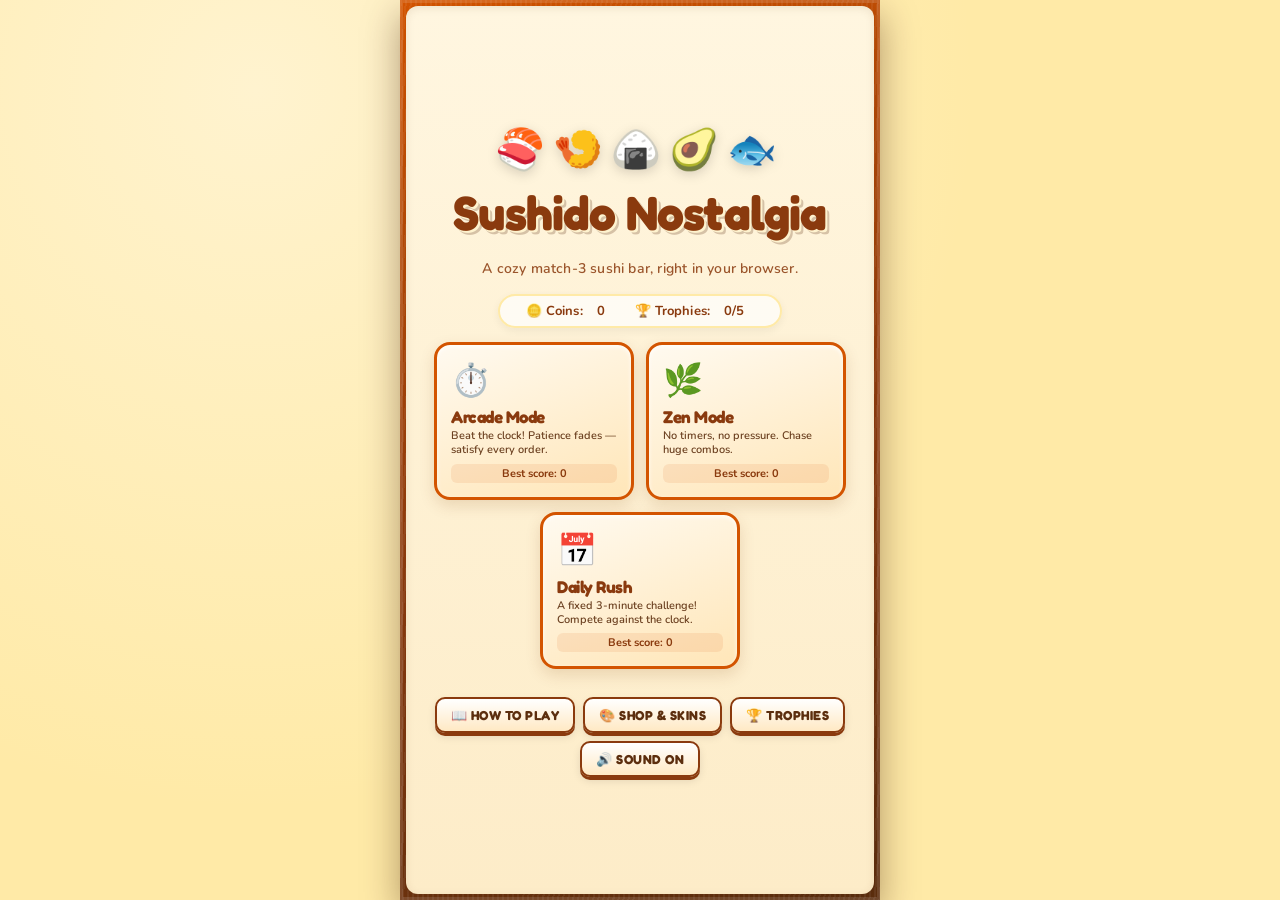
==== commit a73a67f8: "Add files via upload" ====
--- a/index.html
+++ b/index.html
@@ -6,7 +6,7 @@
 <title>Sushido Nostalgia</title>
 <link rel="preconnect" href="https://fonts.googleapis.com">
 <link rel="preconnect" href="https://fonts.gstatic.com" crossorigin>
-<link href="https://fonts.googleapis.com/css2?family=Fredoka:wght@600;700&family=Nunito:wght@600;700;800;900&display=swap" rel="stylesheet">
+<link href="https://fonts.googleapis.com/css2?family=Fredoka:wght@600;700;900&family=Nunito:wght@600;700;800;900&display=swap" rel="stylesheet">
 <style>
   :root{
     --amber:#ffeaa7;
@@ -46,10 +46,10 @@
 
   *{box-sizing:border-box; -webkit-tap-highlight-color:transparent;}
   html,body{
-    margin:0; height:100%;
+    margin:0; height:100vh; height:100dvh; overflow:hidden;
     background: radial-gradient(circle at 20% 10%, var(--bg-grad-1) 0%, transparent 55%), var(--amber);
     font-family: var(--font-secondary);
-    color:var(--ink); overflow-x:hidden;
+    color:var(--ink);
     -webkit-font-smoothing: antialiased;
     -moz-osx-font-smoothing: grayscale;
     letter-spacing: 0.1px;
@@ -63,53 +63,55 @@
   .hidden{ display:none !important; }
 
   .wood-frame{
-    max-width:1180px; margin:6px auto; padding:8px; border-radius:20px;
+    max-width:1180px; height:100%; max-height:100dvh; margin:0 auto; padding:6px; border-radius:0;
     background:
       repeating-linear-gradient(95deg, rgba(255,255,255,0.06) 0px, rgba(255,255,255,0.06) 2px, transparent 2px, transparent 5px),
       linear-gradient(160deg, var(--mahogany) 0%, var(--mahogany-dark) 55%, var(--brown-deep) 100%);
     box-shadow: 0 15px 35px rgba(60,25,5,0.4), inset 0 0 0 3px rgba(255,255,255,0.12);
+    display:flex; flex-direction:column; justify-content:center;
     transition: background 0.5s ease;
   }
   .inner-panel{
     background:linear-gradient(180deg, var(--cream) 0%, var(--cream-2) 100%);
-    border-radius:14px; padding:10px;
-    box-shadow:inset 0 2px 8px rgba(90,45,10,0.1), 0 4px 12px rgba(0,0,0,0.06); min-height:80px;
-    transition: background 0.5s ease;
-  }
-
-  #screen-title .inner-panel{ text-align:center; padding:32px 20px 28px; }
-  .title-emoji-row{ font-size:46px; letter-spacing:10px; margin-bottom:8px; filter: drop-shadow(0 3px 6px rgba(0,0,0,0.15)); }
+    border-radius:12px; padding:8px;
+    box-shadow:inset 0 2px 8px rgba(90,45,10,0.1), 0 4px 12px rgba(0,0,0,0.06);
+    height:100%; display:flex; flex-direction:column; justify-content:space-between;
+    transition: background 0.5s ease; overflow-y:auto;
+  }
+
+  #screen-title { justify-content:center; text-align:center; padding:24px 16px; }
+  .title-emoji-row{ font-size:40px; letter-spacing:8px; margin-bottom:6px; filter: drop-shadow(0 3px 6px rgba(0,0,0,0.15)); }
   #screen-title h1{
     font-family: var(--font-primary);
-    font-size:clamp(34px, 6vw, 52px);
+    font-size:clamp(30px, 6vw, 48px);
     font-weight: 900;
     color:var(--mahogany-dark);
-    text-shadow:2px 2px 0 var(--bg-grad-1), 4px 4px 0 rgba(90,45,10,0.25); margin-bottom:6px;
+    text-shadow:2px 2px 0 var(--bg-grad-1), 4px 4px 0 rgba(90,45,10,0.25); margin-bottom:4px;
     letter-spacing: -0.8px;
   }
-  .title-sub{ font-family: var(--font-secondary); color:var(--mahogany-dark); opacity: 0.85; font-size:14.5px; margin-bottom:24px; font-weight: 600; letter-spacing: 0.2px; }
-  
-  .mode-cards{ display:flex; gap:16px; justify-content:center; flex-wrap:wrap; margin-bottom:20px; }
+  .title-sub{ font-family: var(--font-secondary); color:var(--mahogany-dark); opacity: 0.85; font-size:14px; margin-bottom:16px; font-weight: 600; letter-spacing: 0.2px; }
+  
+  .mode-cards{ display:flex; gap:12px; justify-content:center; flex-wrap:wrap; margin-bottom:16px; }
   .mode-card{
-    width:220px; background:linear-gradient(160deg,#fffaf0,#ffe6b8);
-    border:3px solid var(--mahogany); border-radius:18px; padding:18px;
+    width:200px; background:linear-gradient(160deg,#fffaf0,#ffe6b8);
+    border:3px solid var(--mahogany); border-radius:16px; padding:14px;
     cursor:pointer; transition:transform .2s cubic-bezier(0.34, 1.56, 0.64, 1), box-shadow .2s ease;
     text-align:left; display: block; color: #5c2e0e;
     box-shadow: 0 6px 15px rgba(120,60,10,0.15), inset 0 2px 4px rgba(255,255,255,0.8);
   }
-  .mode-card:hover, .mode-card:focus-visible{ transform:translateY(-6px) scale(1.02); box-shadow:0 14px 25px rgba(120,60,10,0.3); }
-  .mode-card .mc-emoji{ font-size:36px; margin-bottom:6px; display:block; }
-  .mode-card h2{ font-family: var(--font-primary); font-size:18px; font-weight: 700; color:var(--mahogany-dark); margin:0 0 4px; }
-  .mode-card p{ font-family: var(--font-secondary); font-size:11.5px; font-weight: 600; opacity:0.9; line-height:1.4; margin:0; }
-  .title-best{ font-size:11.5px; font-weight:bold; color:var(--mahogany-dark); margin-top:8px; display:block; background:rgba(211,84,0,0.1); padding:3px 8px; border-radius:6px; text-align:center;}
-  
-  .title-buttons{ display:flex; gap:10px; justify-content:center; margin-top:16px; flex-wrap:wrap; }
+  .mode-card:hover, .mode-card:focus-visible{ transform:translateY(-4px) scale(1.02); box-shadow:0 12px 22px rgba(120,60,10,0.3); }
+  .mode-card .mc-emoji{ font-size:32px; margin-bottom:4px; display:block; }
+  .mode-card h2{ font-family: var(--font-primary); font-size:17px; font-weight: 700; color:var(--mahogany-dark); margin:0 0 2px; }
+  .mode-card p{ font-family: var(--font-secondary); font-size:11px; font-weight: 600; opacity:0.9; line-height:1.3; margin:0; }
+  .title-best{ font-size:11px; font-weight:bold; color:var(--mahogany-dark); margin-top:6px; display:block; background:rgba(211,84,0,0.1); padding:2px 6px; border-radius:6px; text-align:center;}
+  
+  .title-buttons{ display:flex; gap:8px; justify-content:center; margin-top:12px; flex-wrap:wrap; }
   .meta-stats { 
-    margin: 0 auto 18px auto; font-weight: bold; color: var(--mahogany-dark); font-size: 13.5px; 
-    background: rgba(255,255,255,0.7); display: inline-flex; padding: 8px 18px; border-radius: 30px;
+    margin: 0 auto 14px auto; font-weight: bold; color: var(--mahogany-dark); font-size: 13px; 
+    background: rgba(255,255,255,0.7); display: inline-flex; padding: 6px 16px; border-radius: 30px;
     border: 2px solid var(--amber); box-shadow: 0 3px 8px rgba(0,0,0,0.06);
   }
-  .meta-stats span { margin: 0 12px; display: inline-flex; align-items: center; gap: 5px; }
+  .meta-stats span { margin: 0 10px; display: inline-flex; align-items: center; gap: 4px; }
 
   .btn{
     font-family: var(--font-primary);
@@ -127,27 +129,28 @@
   .btn:disabled{ filter: grayscale(1); opacity: 0.6; cursor: not-allowed; box-shadow:0 1px 0 var(--mahogany-dark); transform:translateY(2px); }
 
   /* ========================================================== */
-  /* PREMIUM MOBILE PUZZLE LAYOUT (Royal Match / Toon Blast Style) */
+  /* STRICT MOBILE-FIRST PUZZLE LAYOUT (Royal Match / Toon Blast Style) */
   /* ========================================================== */
   #screen-game {
     display: flex;
     flex-direction: column;
-    height: 100vh;
-    max-height: 96vh;
-    padding: 6px 8px;
-    gap: 6px;
+    height: 100%;
+    max-height: 100dvh;
+    padding: 4px 6px;
+    gap: 4px;
     justify-content: space-between;
+    overflow: hidden;
   }
 
   .customer-ticket {
     background: var(--cream);
     border: 2px solid var(--amber);
-    border-radius: 12px;
-    padding: 6px 10px;
+    border-radius: 10px;
+    padding: 5px 8px;
     width: 100%;
-    max-width: 500px;
+    max-width: 440px;
     margin: 0 auto;
-    box-shadow: 0 2px 8px rgba(0,0,0,0.06);
+    box-shadow: 0 2px 6px rgba(0,0,0,0.05);
     display: flex;
     flex-direction: column;
     justify-content: space-between;
@@ -161,34 +164,34 @@
   .customer-avatar-area {
     display: flex;
     align-items: center;
-    gap: 8px;
-  }
-  .customer-face { font-size: 28px; line-height: 1; filter: drop-shadow(0 2px 3px rgba(0,0,0,0.12)); }
-  .customer-name { font-family: var(--font-primary); font-size: 12px; font-weight: 700; color: var(--mahogany-dark); }
-  .customer-meta-line { font-family: var(--font-secondary); font-size: 10px; color: var(--mahogany); opacity: 0.85; font-weight: 600; display: flex; gap: 4px; align-items: center; }
+    gap: 6px;
+  }
+  .customer-face { font-size: 24px; line-height: 1; filter: drop-shadow(0 2px 3px rgba(0,0,0,0.12)); }
+  .customer-name { font-family: var(--font-primary); font-size: 11.5px; font-weight: 700; color: var(--mahogany-dark); }
+  .customer-meta-line { font-family: var(--font-secondary); font-size: 9.5px; color: var(--mahogany); opacity: 0.85; font-weight: 600; display: flex; gap: 4px; align-items: center; }
   
   .ticket-order-info { text-align: right; }
-  .customer-order { font-family: var(--font-primary); font-size: 14px; font-weight: 900; color: var(--mahogany-dark); background: rgba(255,255,255,0.95); padding: 2px 8px; border-radius: 6px; border: 1px solid var(--amber); display: inline-block; letter-spacing: -0.3px; }
-  .customer-progress { font-family: var(--font-secondary); font-size: 11px; color: var(--mahogany-dark); font-weight: 700; margin-top: 1px; }
+  .customer-order { font-family: var(--font-primary); font-size: 13.5px; font-weight: 900; color: var(--mahogany-dark); background: rgba(255,255,255,0.95); padding: 1px 6px; border-radius: 5px; border: 1px solid var(--amber); display: inline-block; letter-spacing: -0.3px; }
+  .customer-progress { font-family: var(--font-secondary); font-size: 10.5px; color: var(--mahogany-dark); font-weight: 700; margin-top: 1px; }
   
   .ticket-patience-row {
     display: flex;
     align-items: center;
     gap: 6px;
-    margin-top: 3px;
+    margin-top: 2px;
     border-top: 1px solid rgba(217,184,120,0.3);
-    padding-top: 3px;
-  }
-  .ticket-patience-label { font-size: 9.5px; font-weight: bold; color: var(--mahogany-dark); text-transform: uppercase; width: 50px; opacity: 0.85; }
-  .ticket-meter-track { flex: 1; height: 7px; border-radius: 4px; margin: 0; background: var(--cream-2); border: 1px solid var(--amber); overflow: hidden; box-shadow: inset 0 1px 2px rgba(0,0,0,0.08); }
+    padding-top: 2px;
+  }
+  .ticket-patience-label { font-size: 9px; font-weight: bold; color: var(--mahogany-dark); text-transform: uppercase; width: 45px; opacity: 0.85; }
+  .ticket-meter-track { flex: 1; height: 6px; border-radius: 3px; margin: 0; background: var(--cream-2); border: 1px solid var(--amber); overflow: hidden; box-shadow: inset 0 1px 2px rgba(0,0,0,0.08); }
   .ticket-meter-track .meter-fill { height: 100%; width: 100%; background: linear-gradient(90deg,#37c76b,#8fe673); transition: width .25s linear, background .25s linear; border-radius: 3px; }
-  .meter-label { font-size: 9.5px; font-weight: bold; color: var(--mahogany-dark); width: 35px; text-align: right; }
+  .meter-label { font-size: 9px; font-weight: bold; color: var(--mahogany-dark); width: 32px; text-align: right; }
 
   .mobile-game-container {
     display: flex;
     flex-direction: column;
     flex: 1;
-    gap: 4px;
+    gap: 3px;
     justify-content: center;
     align-items: center;
     min-height: 0;
@@ -207,32 +210,32 @@
   .combo-energy-container {
     background: var(--cream);
     border: 1px solid var(--amber);
-    border-radius: 8px;
-    padding: 3px 10px;
+    border-radius: 6px;
+    padding: 2px 8px;
     width: 100%;
-    max-width: 440px;
-    margin-bottom: 4px;
+    max-width: min(78vh, 400px);
+    margin-bottom: 3px;
     flex-shrink: 0;
-    box-shadow: 0 1px 4px rgba(0,0,0,0.03);
+    box-shadow: 0 1px 3px rgba(0,0,0,0.03);
   }
   .combo-energy-header {
     display: flex;
     justify-content: space-between;
-    font-size: 9.5px;
+    font-size: 9px;
     font-weight: bold;
     color: var(--mahogany-dark);
-    margin-bottom: 2px;
-  }
-  .combo-meter-track { height: 6px; border-radius: 3px; background: var(--cream-2); border: 1px solid var(--amber); overflow: hidden; box-shadow: inset 0 1px 2px rgba(0,0,0,0.08); }
-  .combo-meter-track .meter-fill { height: 100%; width: 0%; background: linear-gradient(90deg, var(--neon-gold), var(--mahogany)); transition: width 0.3s cubic-bezier(0.4, 0, 0.2, 1); border-radius: 3px; }
+    margin-bottom: 1px;
+  }
+  .combo-meter-track { height: 5px; border-radius: 2px; background: var(--cream-2); border: 1px solid var(--amber); overflow: hidden; box-shadow: inset 0 1px 2px rgba(0,0,0,0.08); }
+  .combo-meter-track .meter-fill { height: 100%; width: 0%; background: linear-gradient(90deg, var(--neon-gold), var(--mahogany)); transition: width 0.3s cubic-bezier(0.4, 0, 0.2, 1); border-radius: 2px; }
 
   .board-frame{
     background: radial-gradient(circle at center, var(--board-bg-1) 0%, var(--board-bg-2) 100%);
-    border-radius: 16px;
-    padding: 8px;
-    box-shadow: inset 0 0 25px rgba(0,0,0,0.7), 0 8px 20px rgba(0,0,0,0.3);
+    border-radius: 14px;
+    padding: 6px;
+    box-shadow: inset 0 0 20px rgba(0,0,0,0.7), 0 6px 16px rgba(0,0,0,0.3);
     width: 100%;
-    max-width: 440px;
+    max-width: min(76vh, 400px);
     aspect-ratio: 1;
     display: flex;
     justify-content: center;
@@ -241,53 +244,53 @@
   }
   .board-shell{ position:relative; width: 100%; height: 100%; }
   .board{
-    display:grid; grid-template-columns:repeat(8, 1fr); grid-template-rows:repeat(8, 1fr); gap:4px;
+    display:grid; grid-template-columns:repeat(8, 1fr); grid-template-rows:repeat(8, 1fr); gap:3px;
     width: 100%; height: 100%; touch-action:none; position: relative;
   }
   
   .tile{
-    display:flex; align-items:center; justify-content:center; font-size:min(5.8vw, 26px);
+    display:flex; align-items:center; justify-content:center; font-size:min(5.2vw, 24px);
     background:linear-gradient(160deg, var(--tile-bg-1), var(--tile-bg-2));
-    border-radius:10px; border:1px solid rgba(255,255,255,0.6); cursor:pointer; user-select:none;
-    box-shadow:0 3px 6px rgba(0,0,0,0.2), inset 0 2px 3px rgba(255,255,255,0.8), inset 0 -2px 2px rgba(0,0,0,0.06);
+    border-radius:8px; border:1px solid rgba(255,255,255,0.6); cursor:pointer; user-select:none;
+    box-shadow:0 2px 5px rgba(0,0,0,0.2), inset 0 2px 3px rgba(255,255,255,0.8), inset 0 -2px 2px rgba(0,0,0,0.06);
     will-change:transform, background; width: 100%; height: 100%; transition: background 0.5s ease, transform 0.15s cubic-bezier(0.34, 1.56, 0.64, 1);
   }
   .tile:hover{ filter:brightness(1.08); transform: scale(1.03); }
-  .tile.selected{ box-shadow:0 0 0 3px var(--neon-cyan), 0 0 12px var(--neon-cyan), inset 0 2px 4px rgba(255,255,255,0.9); transform:scale(1.06); z-index:2; }
+  .tile.selected{ box-shadow:0 0 0 3px var(--neon-cyan), 0 0 10px var(--neon-cyan), inset 0 2px 4px rgba(255,255,255,0.9); transform:scale(1.06); z-index:2; }
   
   .tile.special-wasabi{
     background: radial-gradient(circle at 35% 30%, #baff6b, #4c9a1e 75%);
     border-color: #2e6b0f;
-    box-shadow: 0 0 12px rgba(76,154,30,0.9), inset 0 2px 5px rgba(255,255,255,0.8);
+    box-shadow: 0 0 10px rgba(76,154,30,0.9), inset 0 2px 5px rgba(255,255,255,0.8);
     animation: wasabiGlow 1.5s infinite alternate;
   }
   @keyframes wasabiGlow {
     0% { box-shadow: 0 0 4px rgba(76,154,30,0.5), inset 0 2px 3px rgba(255,255,255,0.6); }
-    100% { box-shadow: 0 0 14px rgba(76,154,30,0.95), inset 0 2px 6px rgba(255,255,255,0.95); }
+    100% { box-shadow: 0 0 12px rgba(76,154,30,0.95), inset 0 2px 6px rgba(255,255,255,0.95); }
   }
 
   .tile.special-soy{
     background: radial-gradient(circle at 35% 30%, #7c5a3a, #2c1c10 75%);
     border-color: #1a0f08;
-    box-shadow: inset 0 0 10px rgba(0,0,0,0.85), 0 0 10px rgba(44,28,16,0.7);
+    box-shadow: inset 0 0 8px rgba(0,0,0,0.85), 0 0 8px rgba(44,28,16,0.7);
   }
 
   .tile.special-rocket{
     background: radial-gradient(circle at 35% 30%, #ffecd2 0%, #fcb69f 100%);
     border-color: #d35400;
-    box-shadow: 0 0 12px rgba(211,84,0,0.9), inset 0 2px 5px rgba(255,255,255,0.8);
+    box-shadow: 0 0 10px rgba(211,84,0,0.9), inset 0 2px 5px rgba(255,255,255,0.8);
   }
 
   .tile.special-tempura{
     background: radial-gradient(circle at 35% 30%, #f6d365 0%, #fda085 100%);
     border-color: #c0392b;
-    box-shadow: 0 0 14px rgba(243,156,18,0.95), inset 0 2px 5px rgba(255,255,255,0.8);
+    box-shadow: 0 0 12px rgba(243,156,18,0.95), inset 0 2px 5px rgba(255,255,255,0.8);
   }
 
   .tile.special-rainbow{
     background: radial-gradient(circle at 35% 30%, #ff9a9e 0%, #fecfef 50%, #a1c4fd 100%);
     border-color: #ff2fb0;
-    box-shadow: 0 0 16px var(--neon-pink);
+    box-shadow: 0 0 14px var(--neon-pink);
     animation: rainbowShimmer 2s infinite linear;
   }
   @keyframes rainbowShimmer {
@@ -302,80 +305,80 @@
   @keyframes tilePopIn{ 0%{ transform:scale(0.5); opacity:0; } 100%{ transform:scale(1); opacity:1; } }
   
   .tile.shake-invalid{ animation:shakeInvalid .3s ease; z-index: 4; }
-  @keyframes shakeInvalid{ 0%,100%{ transform:translateX(0); } 25%{ transform:translateX(-5px); } 75%{ transform:translateX(5px); } }
+  @keyframes shakeInvalid{ 0%,100%{ transform:translateX(0); } 25%{ transform:translateX(-4px); } 75%{ transform:translateX(4px); } }
   
   .tile.bomb-flash{ animation:bombFlash .35s ease; z-index: 5; }
-  @keyframes bombFlash{ 0%{ box-shadow:0 0 0 0 rgba(76,154,30,0.9); } 100%{ box-shadow:0 0 0 22px rgba(76,154,30,0); } }
+  @keyframes bombFlash{ 0%{ box-shadow:0 0 0 0 rgba(76,154,30,0.9); } 100%{ box-shadow:0 0 0 18px rgba(76,154,30,0); } }
   
   .tile.splash-flash{ animation:splashFlash .4s ease; z-index: 5; }
-  @keyframes splashFlash{ 0%{ box-shadow:0 0 0 0 rgba(44,28,16,0.9); } 100%{ box-shadow:0 0 0 22px rgba(44,28,16,0); } }
+  @keyframes splashFlash{ 0%{ box-shadow:0 0 0 0 rgba(44,28,16,0.9); } 100%{ box-shadow:0 0 0 18px rgba(44,28,16,0); } }
   
   .tile.hint-pulse{ animation:hintPulse 1s infinite alternate; z-index: 3; }
-  @keyframes hintPulse { 0% { transform: scale(1); box-shadow: 0 0 0px var(--neon-gold); } 100% { transform: scale(1.08); box-shadow: 0 0 14px var(--neon-gold); border-color: var(--neon-gold); } }
+  @keyframes hintPulse { 0% { transform: scale(1); box-shadow: 0 0 0px var(--neon-gold); } 100% { transform: scale(1.06); box-shadow: 0 0 12px var(--neon-gold); border-color: var(--neon-gold); } }
 
   .board-shake{ animation:boardShake .35s ease; }
-  @keyframes boardShake{ 0%,100%{ transform:translate(0,0); } 20%{ transform:translate(-5px,2px); } 40%{ transform:translate(5px,-2px); } 60%{ transform:translate(-3px,2px); } 80%{ transform:translate(3px,-1px); } }
+  @keyframes boardShake{ 0%,100%{ transform:translate(0,0); } 20%{ transform:translate(-4px,2px); } 40%{ transform:translate(4px,-2px); } 60%{ transform:translate(-2px,2px); } 80%{ transform:translate(2px,-1px); } }
 
   .floating-text-layer{ position:absolute; inset:0; pointer-events:none; overflow:visible; z-index: 10; }
   .float-text{
-    position:absolute; font-family: var(--font-primary); font-weight:900; font-size:20px; color:var(--neon-gold);
-    text-shadow:0 0 5px var(--neon-pink), 0 0 12px var(--neon-pink), 0 2px 0 #7a1a55;
+    position:absolute; font-family: var(--font-primary); font-weight:900; font-size:18px; color:var(--neon-gold);
+    text-shadow:0 0 4px var(--neon-pink), 0 0 10px var(--neon-pink), 0 2px 0 #7a1a55;
     letter-spacing: 0.5px;
     animation:floatUp 1s cubic-bezier(0.25, 1, 0.5, 1) forwards; white-space:nowrap;
   }
-  @keyframes floatUp{ 0%{ transform:translate(-50%, 0) scale(0.7); opacity:0; } 15%{ opacity:1; transform:translate(-50%, -6px) scale(1.1); } 100%{ transform:translate(-50%, -50px) scale(1); opacity:0; } }
+  @keyframes floatUp{ 0%{ transform:translate(-50%, 0) scale(0.7); opacity:0; } 15%{ opacity:1; transform:translate(-50%, -5px) scale(1.1); } 100%{ transform:translate(-50%, -40px) scale(1); opacity:0; } }
 
   .banner{
-    position:absolute; left:50%; top:8px; transform:translateX(-50%); background:linear-gradient(180deg,#fff,#ffe6b0);
-    border:2px solid var(--mahogany); border-radius:10px; padding:6px 14px; font-weight:bold; font-size:12px; color:var(--mahogany-dark);
-    box-shadow:0 6px 15px rgba(0,0,0,0.25); animation:bannerPop 1.6s ease forwards; z-index:15; pointer-events:none;
-  }
-  @keyframes bannerPop{ 0%{ opacity:0; transform:translate(-50%,-10px) scale(0.9); } 12%{ opacity:1; transform:translate(-50%,0) scale(1); } 82%{ opacity:1; } 100%{ opacity:0; transform:translate(-50%,-4px) scale(0.96); } }
+    position:absolute; left:50%; top:6px; transform:translateX(-50%); background:linear-gradient(180deg,#fff,#ffe6b0);
+    border:2px solid var(--mahogany); border-radius:8px; padding:4px 12px; font-weight:bold; font-size:11px; color:var(--mahogany-dark);
+    box-shadow:0 4px 12px rgba(0,0,0,0.25); animation:bannerPop 1.6s ease forwards; z-index:15; pointer-events:none;
+  }
+  @keyframes bannerPop{ 0%{ opacity:0; transform:translate(-50%,-8px) scale(0.9); } 12%{ opacity:1; transform:translate(-50%,0) scale(1); } 82%{ opacity:1; } 100%{ opacity:0; transform:translate(-50%,-4px) scale(0.96); } }
 
   .status-ribbon {
     display: flex;
     justify-content: space-between;
     align-items: center;
-    background: rgba(255, 246, 224, 0.75);
+    background: rgba(255, 246, 224, 0.85);
     border: 1px solid var(--amber);
-    border-radius: 10px;
-    padding: 4px 10px;
+    border-radius: 8px;
+    padding: 3px 8px;
     font-family: var(--font-secondary);
     font-weight: 700;
     font-size: 11px;
     letter-spacing: 0.2px;
     color: var(--mahogany-dark);
-    box-shadow: 0 1px 4px rgba(0,0,0,0.03);
+    box-shadow: 0 1px 3px rgba(0,0,0,0.03);
     flex-shrink: 0;
     width: 100%;
-    max-width: 500px;
+    max-width: 440px;
     margin: 0 auto;
   }
-  .ribbon-item { display: flex; align-items: center; gap: 3px; background: rgba(255,255,255,0.7); padding: 2px 6px; border-radius: 6px; border: 1px solid rgba(255,234,167,0.5); }
-  .ribbon-actions { display: flex; gap: 4px; }
+  .ribbon-item { display: flex; align-items: center; gap: 2px; background: rgba(255,255,255,0.75); padding: 2px 5px; border-radius: 5px; border: 1px solid rgba(255,234,167,0.5); }
+  .ribbon-actions { display: flex; gap: 3px; }
 
   .overlay-back{ position:fixed; inset:0; background:rgba(30,15,5,0.78); backdrop-filter: blur(3px); display:flex; align-items:center; justify-content:center; z-index:80; padding:16px; }
-  .overlay-card{ background:linear-gradient(180deg,#fffaf0,#ffe6b8); border:3px solid var(--mahogany); border-radius:20px; padding:28px 30px; max-width:420px; width:100%; text-align:center; box-shadow:0 25px 50px rgba(0,0,0,0.45), inset 0 2px 6px rgba(255,255,255,0.8); outline:none; max-height: 90vh; overflow-y: auto;}
-  .overlay-card h2{ font-family: var(--font-primary); color:var(--mahogany-dark); font-size:24px; font-weight: 900; margin-bottom:10px; }
-  .overlay-card p{ font-family: var(--font-secondary); font-size: 13px; font-weight: 600; margin: 0 0 14px 0; color: #5c2e0e; line-height: 1.4; }
-  .overlay-stats{ font-family: var(--font-secondary); text-align:left; margin:14px 0; font-size:13px; font-weight: 600; background: rgba(255,255,255,0.6); padding: 12px; border-radius: 12px; border: 1px solid var(--amber);}
-  .overlay-stats .stat-row{ border-bottom:1px dashed #d9b878; padding:6px 0; display:flex; justify-content:space-between; }
+  .overlay-card{ background:linear-gradient(180deg,#fffaf0,#ffe6b8); border:3px solid var(--mahogany); border-radius:18px; padding:24px 24px; max-width:400px; width:100%; text-align:center; box-shadow:0 25px 50px rgba(0,0,0,0.45), inset 0 2px 6px rgba(255,255,255,0.8); outline:none; max-height: 85vh; overflow-y: auto;}
+  .overlay-card h2{ font-family: var(--font-primary); color:var(--mahogany-dark); font-size:22px; font-weight: 900; margin-bottom:8px; }
+  .overlay-card p{ font-family: var(--font-secondary); font-size: 12.5px; font-weight: 600; margin: 0 0 12px 0; color: #5c2e0e; line-height: 1.4; }
+  .overlay-stats{ font-family: var(--font-secondary); text-align:left; margin:12px 0; font-size:12px; font-weight: 600; background: rgba(255,255,255,0.6); padding: 10px; border-radius: 10px; border: 1px solid var(--amber);}
+  .overlay-stats .stat-row{ border-bottom:1px dashed #d9b878; padding:5px 0; display:flex; justify-content:space-between; }
   .overlay-stats .stat-row:last-child{ border-bottom: none; }
   .overlay-stats .stat-row b{ color: var(--mahogany-dark); font-weight: 900; }
-  .overlay-buttons{ display:flex; gap:10px; justify-content:center; margin-top:16px; flex-wrap:wrap; }
-
-  .list-grid { display: grid; grid-template-columns: 1fr; gap: 10px; text-align: left; margin-bottom: 15px;}
-  .list-item { background: var(--cream); border: 2px solid var(--amber); border-radius: 12px; padding: 10px 14px; display: flex; align-items: center; gap: 12px; box-shadow: 0 2px 6px rgba(0,0,0,0.04); }
+  .overlay-buttons{ display:flex; gap:8px; justify-content:center; margin-top:14px; flex-wrap:wrap; }
+
+  .list-grid { display: grid; grid-template-columns: 1fr; gap: 8px; text-align: left; margin-bottom: 12px;}
+  .list-item { background: var(--cream); border: 2px solid var(--amber); border-radius: 10px; padding: 8px 12px; display: flex; align-items: center; gap: 10px; box-shadow: 0 2px 6px rgba(0,0,0,0.04); }
   .list-item.locked { opacity: 0.6; filter: grayscale(0.8); }
-  .list-item.active { border-color: var(--neon-gold); box-shadow: 0 0 12px rgba(255,210,63,0.5); background: #fffbe8; }
-  .item-icon { font-size: 30px; }
-  .item-details h4 { font-family: var(--font-primary); margin: 0 0 2px 0; font-size: 14px; font-weight: 700; color: var(--mahogany-dark); }
-  .item-details p { font-family: var(--font-secondary); margin: 0; font-size: 11.5px; font-weight: 600; opacity: 0.85; }
-
-  #toast-container { position: fixed; bottom: 25px; left: 50%; transform: translateX(-50%); z-index: 100; display: flex; flex-direction: column; gap: 10px; pointer-events: none;}
-  .toast { background: linear-gradient(180deg,#fff,#ffe6b0); border: 2px solid var(--mahogany); border-radius: 12px; padding: 12px 22px; box-shadow: 0 8px 20px rgba(0,0,0,0.35); display: flex; align-items: center; gap: 12px; animation: slideUp 0.3s cubic-bezier(0.34, 1.56, 0.64, 1) forwards, fadeOut 0.5s ease-in 3.5s forwards; font-weight: bold; color: var(--mahogany-dark);}
-  @keyframes slideUp { from { transform: translateY(50px); opacity: 0; } to { transform: translateY(0); opacity: 1; } }
-  @keyframes fadeOut { to { opacity: 0; transform: translateY(-20px); } }
+  .list-item.active { border-color: var(--neon-gold); box-shadow: 0 0 10px rgba(255,210,63,0.5); background: #fffbe8; }
+  .item-icon { font-size: 26px; }
+  .item-details h4 { font-family: var(--font-primary); margin: 0 0 2px 0; font-size: 13.5px; font-weight: 700; color: var(--mahogany-dark); }
+  .item-details p { font-family: var(--font-secondary); margin: 0; font-size: 11px; font-weight: 600; opacity: 0.85; }
+
+  #toast-container { position: fixed; bottom: 20px; left: 50%; transform: translateX(-50%); z-index: 100; display: flex; flex-direction: column; gap: 8px; pointer-events: none;}
+  .toast { background: linear-gradient(180deg,#fff,#ffe6b0); border: 2px solid var(--mahogany); border-radius: 10px; padding: 10px 18px; box-shadow: 0 8px 20px rgba(0,0,0,0.35); display: flex; align-items: center; gap: 10px; animation: slideUp 0.3s cubic-bezier(0.34, 1.56, 0.64, 1) forwards, fadeOut 0.5s ease-in 3.5s forwards; font-weight: bold; color: var(--mahogany-dark);}
+  @keyframes slideUp { from { transform: translateY(40px); opacity: 0; } to { transform: translateY(0); opacity: 1; } }
+  @keyframes fadeOut { to { opacity: 0; transform: translateY(-16px); } }
 
   @media (prefers-reduced-motion: reduce){
     .board-shake, .tile.clearing, .tile.pop-in, .tile.shake-invalid, .float-text, .levelup-banner, .hint-pulse { animation:none !important; }
@@ -384,7 +387,7 @@
   .sr-only{ position:absolute; width:1px; height:1px; padding:0; margin:-1px; overflow:hidden; clip:rect(0,0,0,0); white-space:nowrap; border:0; }
 
   @media (min-width: 821px){
-    .wood-frame { max-width: 520px; }
+    .wood-frame { max-width: 480px; }
   }
 </style>
 </head>
@@ -431,7 +434,7 @@
     </div>
   </section>
 
-  <!-- MOBILE-FIRST GAME SCREEN WITH HIERARCHICAL RESTRUCTURING -->
+  <!-- STRICT MOBILE-FIRST GAME SCREEN -->
   <section id="screen-game" class="inner-panel hidden">
     <!-- TOP: Unified Objective Card (Customer + Order + Patience) -->
     <div class="customer-ticket" id="customerTicketBox">
@@ -485,7 +488,7 @@
     <div class="status-ribbon">
       <div class="ribbon-item">🍣 <span id="scoreLabel">0</span></div>
       <div class="ribbon-item">⭐ Lv.<span id="levelLabel">1</span></div>
-      <div class="ribbon-item">🏆 <span id="ordersLabel">0</span> Orders</div>
+      <div class="ribbon-item">🏆 <span id="ordersLabel">0</span></div>
       <div class="ribbon-item">🔥 <span id="comboLabel">×0</span></div>
       <div class="ribbon-actions">
         <button class="btn small secondary" id="btnHowToGame" type="button" aria-label="Help">📖</button>
@@ -503,7 +506,7 @@
 <div class="overlay-back hidden" id="howToOverlay" role="dialog" aria-modal="true">
   <div class="overlay-card" tabindex="-1" id="howToCard">
     <h2>How to Play</h2>
-    <div class="list-grid" style="font-size:12px; max-height:40vh;">
+    <div class="list-grid" style="font-size:11.5px; max-height:35vh;">
       <p><b>Basics:</b> Match 3+ identical sushi. Idle for 5 seconds for a hint.</p>
       <p><b>Customer System:</b> Each patron brings unique challenges! Check personality traits, difficulty ratings, and reward bonuses before fulfilling advanced orders.</p>
       <p><b>Power-ups (Standard):</b><br>🟢 Wasabi Bomb (Match 4): 3x3 blast.<br>🧴 Soy Splash (Match 5): Clears Row + Col.</p>
@@ -639,7 +642,7 @@
     const cont = document.getElementById('toast-container');
     const t = document.createElement('div');
     t.className = 'toast';
-    t.innerHTML = `<span style="font-size:26px">${icon}</span><div><div style="font-size:11.5px;opacity:0.8">${subtitle}</div><div style="font-size:13.5px">${title}</div></div>`;
+    t.innerHTML = `<span style="font-size:24px">${icon}</span><div><div style="font-size:11px;opacity:0.8">${subtitle}</div><div style="font-size:13px">${title}</div></div>`;
     cont.appendChild(t);
     setTimeout(() => t.remove(), 4000);
     AudioEngine.achievement();
@@ -1081,18 +1084,18 @@
     const t = document.createElement("div"); t.className = "float-text"; t.textContent = text;
     
     if (tier >= 7 || text.includes('INSANE')) {
-      t.style.fontSize = "28px";
+      t.style.fontSize = "24px";
       t.style.color = "var(--neon-pink)";
-      t.style.textShadow = "0 0 8px var(--neon-gold), 0 0 16px var(--neon-pink), 0 2px 0 #5c2e0e";
+      t.style.textShadow = "0 0 6px var(--neon-gold), 0 0 14px var(--neon-pink), 0 2px 0 #5c2e0e";
     } else if (tier >= 5) {
-      t.style.fontSize = "24px";
+      t.style.fontSize = "21px";
       t.style.color = "var(--neon-cyan)";
-      t.style.textShadow = "0 0 6px var(--neon-cyan), 0 2px 0 #3a2410";
+      t.style.textShadow = "0 0 5px var(--neon-cyan), 0 2px 0 #3a2410";
     } else if (tier >= 3) {
-      t.style.fontSize = "20px";
+      t.style.fontSize = "18px";
       t.style.color = "var(--neon-gold)";
     } else {
-      t.style.fontSize = "16px";
+      t.style.fontSize = "15px";
       t.style.color = "#ffd23f";
     }
 
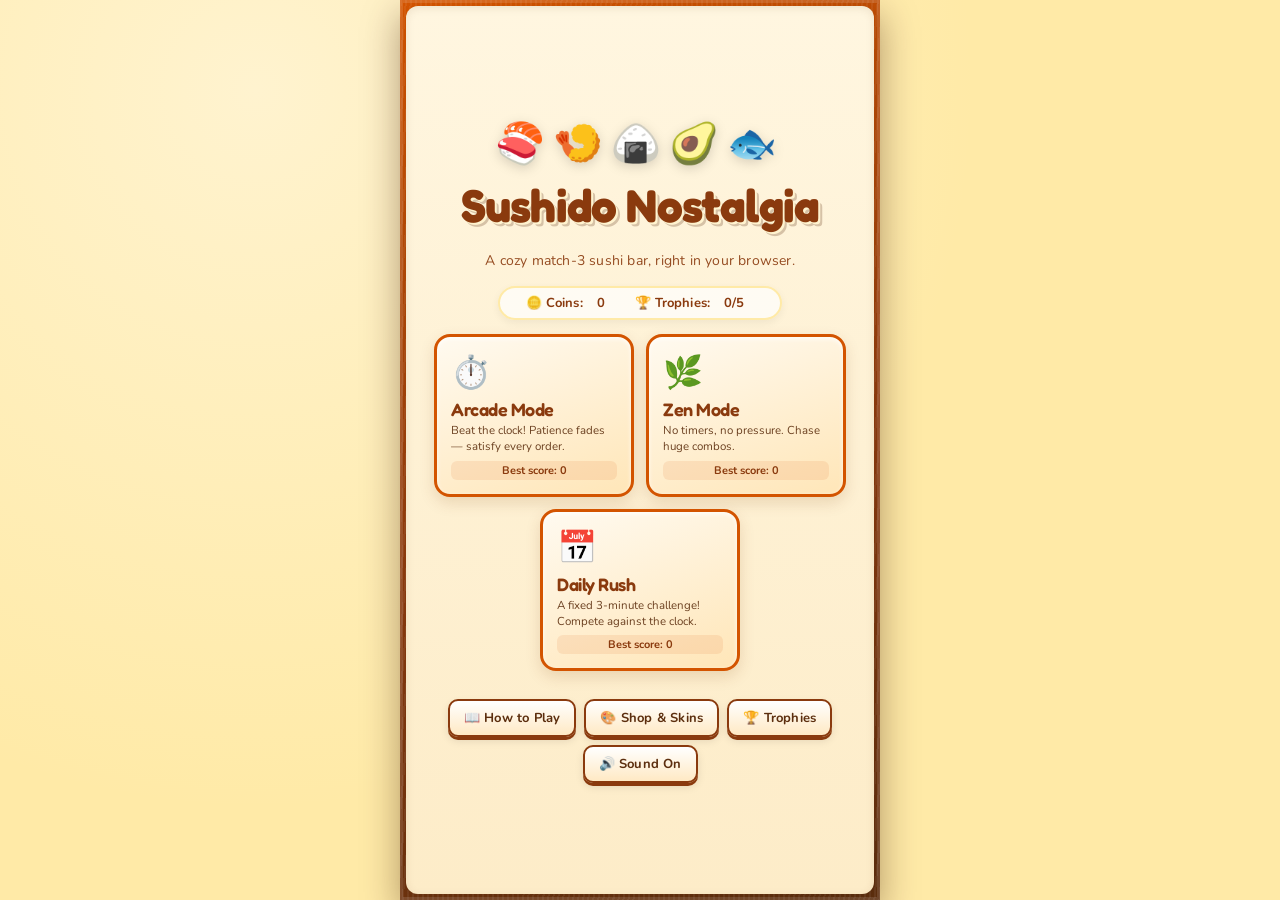
==== commit 1aeca024: "Add files via upload" ====
--- a/index.html
+++ b/index.html
@@ -6,7 +6,7 @@
 <title>Sushido Nostalgia</title>
 <link rel="preconnect" href="https://fonts.googleapis.com">
 <link rel="preconnect" href="https://fonts.gstatic.com" crossorigin>
-<link href="https://fonts.googleapis.com/css2?family=Fredoka:wght@600;700;900&family=Nunito:wght@600;700;800;900&display=swap" rel="stylesheet">
+<link href="https://fonts.googleapis.com/css2?family=Fredoka:wght@400;500;600;700&family=Nunito:wght@400;600;700;800&display=swap" rel="stylesheet">
 <style>
   :root{
     --amber:#ffeaa7;
@@ -49,13 +49,20 @@
     margin:0; height:100vh; height:100dvh; overflow:hidden;
     background: radial-gradient(circle at 20% 10%, var(--bg-grad-1) 0%, transparent 55%), var(--amber);
     font-family: var(--font-secondary);
+    font-weight: 400;
     color:var(--ink);
     -webkit-font-smoothing: antialiased;
     -moz-osx-font-smoothing: grayscale;
     letter-spacing: 0.1px;
     transition: background 0.5s ease, color 0.5s ease;
   }
-  h1,h2,h3{ font-family: var(--font-primary); margin:0; letter-spacing: -0.5px; }
+  
+  /* TYPOGRAPHY HIERARCHY OVERHAUL */
+  h1,h2,h3{ 
+    font-family: var(--font-primary); 
+    margin:0; 
+    letter-spacing: -0.5px; 
+  }
   button{ font-family:inherit; }
   
   button:focus-visible, [tabindex]:focus-visible{ outline:3px solid var(--focus); outline-offset:2px; }
@@ -81,15 +88,27 @@
 
   #screen-title { justify-content:center; text-align:center; padding:24px 16px; }
   .title-emoji-row{ font-size:40px; letter-spacing:8px; margin-bottom:6px; filter: drop-shadow(0 3px 6px rgba(0,0,0,0.15)); }
+  
+  /* Level 1: Hero Typography */
   #screen-title h1{
     font-family: var(--font-primary);
-    font-size:clamp(30px, 6vw, 48px);
-    font-weight: 900;
+    font-size:clamp(32px, 6vw, 46px);
+    font-weight: 700;
     color:var(--mahogany-dark);
     text-shadow:2px 2px 0 var(--bg-grad-1), 4px 4px 0 rgba(90,45,10,0.25); margin-bottom:4px;
     letter-spacing: -0.8px;
   }
-  .title-sub{ font-family: var(--font-secondary); color:var(--mahogany-dark); opacity: 0.85; font-size:14px; margin-bottom:16px; font-weight: 600; letter-spacing: 0.2px; }
+  
+  /* Level 4: Supporting Information */
+  .title-sub{ 
+    font-family: var(--font-secondary); 
+    color:var(--mahogany-dark); 
+    opacity: 0.9; 
+    font-size:14px; 
+    margin-bottom:16px; 
+    font-weight: 400; 
+    letter-spacing: 0.2px; 
+  }
   
   .mode-cards{ display:flex; gap:12px; justify-content:center; flex-wrap:wrap; margin-bottom:16px; }
   .mode-card{
@@ -101,21 +120,46 @@
   }
   .mode-card:hover, .mode-card:focus-visible{ transform:translateY(-4px) scale(1.02); box-shadow:0 12px 22px rgba(120,60,10,0.3); }
   .mode-card .mc-emoji{ font-size:32px; margin-bottom:4px; display:block; }
-  .mode-card h2{ font-family: var(--font-primary); font-size:17px; font-weight: 700; color:var(--mahogany-dark); margin:0 0 2px; }
-  .mode-card p{ font-family: var(--font-secondary); font-size:11px; font-weight: 600; opacity:0.9; line-height:1.3; margin:0; }
-  .title-best{ font-size:11px; font-weight:bold; color:var(--mahogany-dark); margin-top:6px; display:block; background:rgba(211,84,0,0.1); padding:2px 6px; border-radius:6px; text-align:center;}
+  
+  /* Level 2: Primary Gameplay Information */
+  .mode-card h2{ 
+    font-family: var(--font-primary); 
+    font-size:18px; 
+    font-weight: 600; 
+    color:var(--mahogany-dark); 
+    margin:0 0 2px; 
+  }
+  /* Level 4: Supporting Information */
+  .mode-card p{ 
+    font-family: var(--font-secondary); 
+    font-size:11.5px; 
+    font-weight: 400; 
+    opacity:0.9; 
+    line-height:1.4; 
+    margin:0; 
+  }
+  .title-best{ font-size:11px; font-weight:700; color:var(--mahogany-dark); margin-top:6px; display:block; background:rgba(211,84,0,0.1); padding:2px 6px; border-radius:6px; text-align:center;}
   
   .title-buttons{ display:flex; gap:8px; justify-content:center; margin-top:12px; flex-wrap:wrap; }
+  
+  /* Level 3: Gameplay Support Information */
   .meta-stats { 
-    margin: 0 auto 14px auto; font-weight: bold; color: var(--mahogany-dark); font-size: 13px; 
+    margin: 0 auto 14px auto; 
+    font-family: var(--font-secondary);
+    font-weight: 700; 
+    color: var(--mahogany-dark); 
+    font-size: 13px; 
     background: rgba(255,255,255,0.7); display: inline-flex; padding: 6px 16px; border-radius: 30px;
     border: 2px solid var(--amber); box-shadow: 0 3px 8px rgba(0,0,0,0.06);
   }
   .meta-stats span { margin: 0 10px; display: inline-flex; align-items: center; gap: 4px; }
 
+  /* Button Typography Overhaul */
   .btn{
     font-family: var(--font-primary);
-    font-size:13px; font-weight:700; padding:8px 14px; border-radius:10px;
+    font-size:13px; 
+    font-weight:600; 
+    padding:8px 14px; border-radius:10px;
     border:2px solid var(--mahogany-dark); background:linear-gradient(180deg,#ffcf73,#f0a832);
     color:var(--brown-deep); cursor:pointer; box-shadow:0 3px 0 var(--mahogany-dark), 0 4px 8px rgba(0,0,0,0.1);
     letter-spacing: 0.5px; text-transform: uppercase;
@@ -123,8 +167,23 @@
   }
   .btn:hover{ filter:brightness(1.05); }
   .btn:active{ transform:translateY(2px); box-shadow:0 1px 0 var(--mahogany-dark); }
-  .btn.secondary{ background:linear-gradient(180deg,#ffffff,#ffe9c4); }
-  .btn.small{ font-size:11px; padding:4px 8px; border-radius:7px; box-shadow:0 2px 0 var(--mahogany-dark); letter-spacing: 0.2px; text-transform: none; }
+  .btn.secondary{ 
+    font-family: var(--font-secondary);
+    font-weight: 700;
+    background:linear-gradient(180deg,#ffffff,#ffe9c4); 
+    text-transform: none;
+    letter-spacing: 0.2px;
+  }
+  .btn.small{ 
+    font-family: var(--font-secondary);
+    font-weight: 700;
+    font-size:11px; 
+    padding:4px 8px; 
+    border-radius:7px; 
+    box-shadow:0 2px 0 var(--mahogany-dark); 
+    letter-spacing: 0.2px; 
+    text-transform: none; 
+  }
   .btn.small:active{ transform:translateY(2px); box-shadow:0 0 0 var(--mahogany-dark); }
   .btn:disabled{ filter: grayscale(1); opacity: 0.6; cursor: not-allowed; box-shadow:0 1px 0 var(--mahogany-dark); transform:translateY(2px); }
 
@@ -167,12 +226,48 @@
     gap: 6px;
   }
   .customer-face { font-size: 24px; line-height: 1; filter: drop-shadow(0 2px 3px rgba(0,0,0,0.12)); }
-  .customer-name { font-family: var(--font-primary); font-size: 11.5px; font-weight: 700; color: var(--mahogany-dark); }
-  .customer-meta-line { font-family: var(--font-secondary); font-size: 9.5px; color: var(--mahogany); opacity: 0.85; font-weight: 600; display: flex; gap: 4px; align-items: center; }
+  
+  /* Level 2: Primary Gameplay Information */
+  .customer-name { 
+    font-family: var(--font-primary); 
+    font-size: 13px; 
+    font-weight: 600; 
+    color: var(--mahogany-dark); 
+  }
+  /* Level 4: Supporting Information */
+  .customer-meta-line { 
+    font-family: var(--font-secondary); 
+    font-size: 10px; 
+    color: var(--mahogany); 
+    opacity: 0.9; 
+    font-weight: 400; 
+    display: flex; 
+    gap: 4px; 
+    align-items: center; 
+  }
   
   .ticket-order-info { text-align: right; }
-  .customer-order { font-family: var(--font-primary); font-size: 13.5px; font-weight: 900; color: var(--mahogany-dark); background: rgba(255,255,255,0.95); padding: 1px 6px; border-radius: 5px; border: 1px solid var(--amber); display: inline-block; letter-spacing: -0.3px; }
-  .customer-progress { font-family: var(--font-secondary); font-size: 10.5px; color: var(--mahogany-dark); font-weight: 700; margin-top: 1px; }
+  /* Level 1: Hero Typography */
+  .customer-order { 
+    font-family: var(--font-primary); 
+    font-size: 15px; 
+    font-weight: 700; 
+    color: var(--mahogany-dark); 
+    background: rgba(255,255,255,0.95); 
+    padding: 1px 6px; 
+    border-radius: 5px; 
+    border: 1px solid var(--amber); 
+    display: inline-block; 
+    letter-spacing: -0.3px; 
+  }
+  /* Level 4: Supporting Information */
+  .customer-progress { 
+    font-family: var(--font-secondary); 
+    font-size: 11px; 
+    color: var(--mahogany-dark); 
+    font-weight: 600; 
+    margin-top: 1px; 
+  }
   
   .ticket-patience-row {
     display: flex;
@@ -182,10 +277,28 @@
     border-top: 1px solid rgba(217,184,120,0.3);
     padding-top: 2px;
   }
-  .ticket-patience-label { font-size: 9px; font-weight: bold; color: var(--mahogany-dark); text-transform: uppercase; width: 45px; opacity: 0.85; }
+  /* Level 3: Gameplay Support Information */
+  .ticket-patience-label { 
+    font-family: var(--font-secondary);
+    font-size: 10px; 
+    font-weight: 700; 
+    color: var(--mahogany-dark); 
+    text-transform: uppercase; 
+    width: 45px; 
+    opacity: 0.9; 
+  }
   .ticket-meter-track { flex: 1; height: 6px; border-radius: 3px; margin: 0; background: var(--cream-2); border: 1px solid var(--amber); overflow: hidden; box-shadow: inset 0 1px 2px rgba(0,0,0,0.08); }
   .ticket-meter-track .meter-fill { height: 100%; width: 100%; background: linear-gradient(90deg,#37c76b,#8fe673); transition: width .25s linear, background .25s linear; border-radius: 3px; }
-  .meter-label { font-size: 9px; font-weight: bold; color: var(--mahogany-dark); width: 32px; text-align: right; }
+  
+  /* Level 3: Gameplay Support Information */
+  .meter-label { 
+    font-family: var(--font-secondary);
+    font-size: 10px; 
+    font-weight: 700; 
+    color: var(--mahogany-dark); 
+    width: 32px; 
+    text-align: right; 
+  }
 
   .mobile-game-container {
     display: flex;
@@ -221,8 +334,9 @@
   .combo-energy-header {
     display: flex;
     justify-content: space-between;
-    font-size: 9px;
-    font-weight: bold;
+    font-family: var(--font-secondary);
+    font-size: 9.5px;
+    font-weight: 700;
     color: var(--mahogany-dark);
     margin-bottom: 1px;
   }
@@ -321,20 +435,22 @@
 
   .floating-text-layer{ position:absolute; inset:0; pointer-events:none; overflow:visible; z-index: 10; }
   .float-text{
-    position:absolute; font-family: var(--font-primary); font-weight:900; font-size:18px; color:var(--neon-gold);
+    position:absolute; font-family: var(--font-primary); font-weight:700; font-size:18px; color:var(--neon-gold);
     text-shadow:0 0 4px var(--neon-pink), 0 0 10px var(--neon-pink), 0 2px 0 #7a1a55;
     letter-spacing: 0.5px;
     animation:floatUp 1s cubic-bezier(0.25, 1, 0.5, 1) forwards; white-space:nowrap;
   }
   @keyframes floatUp{ 0%{ transform:translate(-50%, 0) scale(0.7); opacity:0; } 15%{ opacity:1; transform:translate(-50%, -5px) scale(1.1); } 100%{ transform:translate(-50%, -40px) scale(1); opacity:0; } }
 
+  /* Level 1: Hero Typography */
   .banner{
     position:absolute; left:50%; top:6px; transform:translateX(-50%); background:linear-gradient(180deg,#fff,#ffe6b0);
-    border:2px solid var(--mahogany); border-radius:8px; padding:4px 12px; font-weight:bold; font-size:11px; color:var(--mahogany-dark);
+    border:2px solid var(--mahogany); border-radius:8px; padding:4px 12px; font-family: var(--font-primary); font-weight:700; font-size:12px; color:var(--mahogany-dark);
     box-shadow:0 4px 12px rgba(0,0,0,0.25); animation:bannerPop 1.6s ease forwards; z-index:15; pointer-events:none;
   }
   @keyframes bannerPop{ 0%{ opacity:0; transform:translate(-50%,-8px) scale(0.9); } 12%{ opacity:1; transform:translate(-50%,0) scale(1); } 82%{ opacity:1; } 100%{ opacity:0; transform:translate(-50%,-4px) scale(0.96); } }
 
+  /* Level 3: Gameplay Support Information */
   .status-ribbon {
     display: flex;
     justify-content: space-between;
@@ -345,7 +461,7 @@
     padding: 3px 8px;
     font-family: var(--font-secondary);
     font-weight: 700;
-    font-size: 11px;
+    font-size: 12px;
     letter-spacing: 0.2px;
     color: var(--mahogany-dark);
     box-shadow: 0 1px 3px rgba(0,0,0,0.03);
@@ -359,12 +475,46 @@
 
   .overlay-back{ position:fixed; inset:0; background:rgba(30,15,5,0.78); backdrop-filter: blur(3px); display:flex; align-items:center; justify-content:center; z-index:80; padding:16px; }
   .overlay-card{ background:linear-gradient(180deg,#fffaf0,#ffe6b8); border:3px solid var(--mahogany); border-radius:18px; padding:24px 24px; max-width:400px; width:100%; text-align:center; box-shadow:0 25px 50px rgba(0,0,0,0.45), inset 0 2px 6px rgba(255,255,255,0.8); outline:none; max-height: 85vh; overflow-y: auto;}
-  .overlay-card h2{ font-family: var(--font-primary); color:var(--mahogany-dark); font-size:22px; font-weight: 900; margin-bottom:8px; }
-  .overlay-card p{ font-family: var(--font-secondary); font-size: 12.5px; font-weight: 600; margin: 0 0 12px 0; color: #5c2e0e; line-height: 1.4; }
-  .overlay-stats{ font-family: var(--font-secondary); text-align:left; margin:12px 0; font-size:12px; font-weight: 600; background: rgba(255,255,255,0.6); padding: 10px; border-radius: 10px; border: 1px solid var(--amber);}
+  
+  /* Level 1: Hero Typography */
+  .overlay-card h2{ 
+    font-family: var(--font-primary); 
+    color:var(--mahogany-dark); 
+    font-size:24px; 
+    font-weight: 700; 
+    margin-bottom:8px; 
+    letter-spacing: -0.5px;
+  }
+  /* Level 4: Supporting Information */
+  .overlay-card p{ 
+    font-family: var(--font-secondary); 
+    font-size: 13px; 
+    font-weight: 400; 
+    margin: 0 0 12px 0; 
+    color: #5c2e0e; 
+    line-height: 1.4; 
+  }
+  /* Level 4: Supporting Information */
+  .overlay-stats{ 
+    font-family: var(--font-secondary); 
+    font-weight: 400;
+    text-align:left; 
+    margin:12px 0; 
+    font-size:12px; 
+    background: rgba(255,255,255,0.6); 
+    padding: 10px; 
+    border-radius: 10px; 
+    border: 1px solid var(--amber);
+  }
   .overlay-stats .stat-row{ border-bottom:1px dashed #d9b878; padding:5px 0; display:flex; justify-content:space-between; }
   .overlay-stats .stat-row:last-child{ border-bottom: none; }
-  .overlay-stats .stat-row b{ color: var(--mahogany-dark); font-weight: 900; }
+  
+  /* Level 3: Gameplay Support Information */
+  .overlay-stats .stat-row b{ 
+    font-family: var(--font-secondary);
+    color: var(--mahogany-dark); 
+    font-weight: 700; 
+  }
   .overlay-buttons{ display:flex; gap:8px; justify-content:center; margin-top:14px; flex-wrap:wrap; }
 
   .list-grid { display: grid; grid-template-columns: 1fr; gap: 8px; text-align: left; margin-bottom: 12px;}
@@ -372,11 +522,26 @@
   .list-item.locked { opacity: 0.6; filter: grayscale(0.8); }
   .list-item.active { border-color: var(--neon-gold); box-shadow: 0 0 10px rgba(255,210,63,0.5); background: #fffbe8; }
   .item-icon { font-size: 26px; }
-  .item-details h4 { font-family: var(--font-primary); margin: 0 0 2px 0; font-size: 13.5px; font-weight: 700; color: var(--mahogany-dark); }
-  .item-details p { font-family: var(--font-secondary); margin: 0; font-size: 11px; font-weight: 600; opacity: 0.85; }
+  
+  /* Level 2: Primary Gameplay Information */
+  .item-details h4 { 
+    font-family: var(--font-primary); 
+    margin: 0 0 2px 0; 
+    font-size: 14px; 
+    font-weight: 600; 
+    color: var(--mahogany-dark); 
+  }
+  /* Level 4: Supporting Information */
+  .item-details p { 
+    font-family: var(--font-secondary); 
+    margin: 0; 
+    font-size: 11.5px; 
+    font-weight: 400; 
+    opacity: 0.9; 
+  }
 
   #toast-container { position: fixed; bottom: 20px; left: 50%; transform: translateX(-50%); z-index: 100; display: flex; flex-direction: column; gap: 8px; pointer-events: none;}
-  .toast { background: linear-gradient(180deg,#fff,#ffe6b0); border: 2px solid var(--mahogany); border-radius: 10px; padding: 10px 18px; box-shadow: 0 8px 20px rgba(0,0,0,0.35); display: flex; align-items: center; gap: 10px; animation: slideUp 0.3s cubic-bezier(0.34, 1.56, 0.64, 1) forwards, fadeOut 0.5s ease-in 3.5s forwards; font-weight: bold; color: var(--mahogany-dark);}
+  .toast { background: linear-gradient(180deg,#fff,#ffe6b0); border: 2px solid var(--mahogany); border-radius: 10px; padding: 10px 18px; box-shadow: 0 8px 20px rgba(0,0,0,0.35); display: flex; align-items: center; gap: 10px; animation: slideUp 0.3s cubic-bezier(0.34, 1.56, 0.64, 1) forwards, fadeOut 0.5s ease-in 3.5s forwards; font-family: var(--font-secondary); font-weight: 700; color: var(--mahogany-dark);}
   @keyframes slideUp { from { transform: translateY(40px); opacity: 0; } to { transform: translateY(0); opacity: 1; } }
   @keyframes fadeOut { to { opacity: 0; transform: translateY(-16px); } }
 
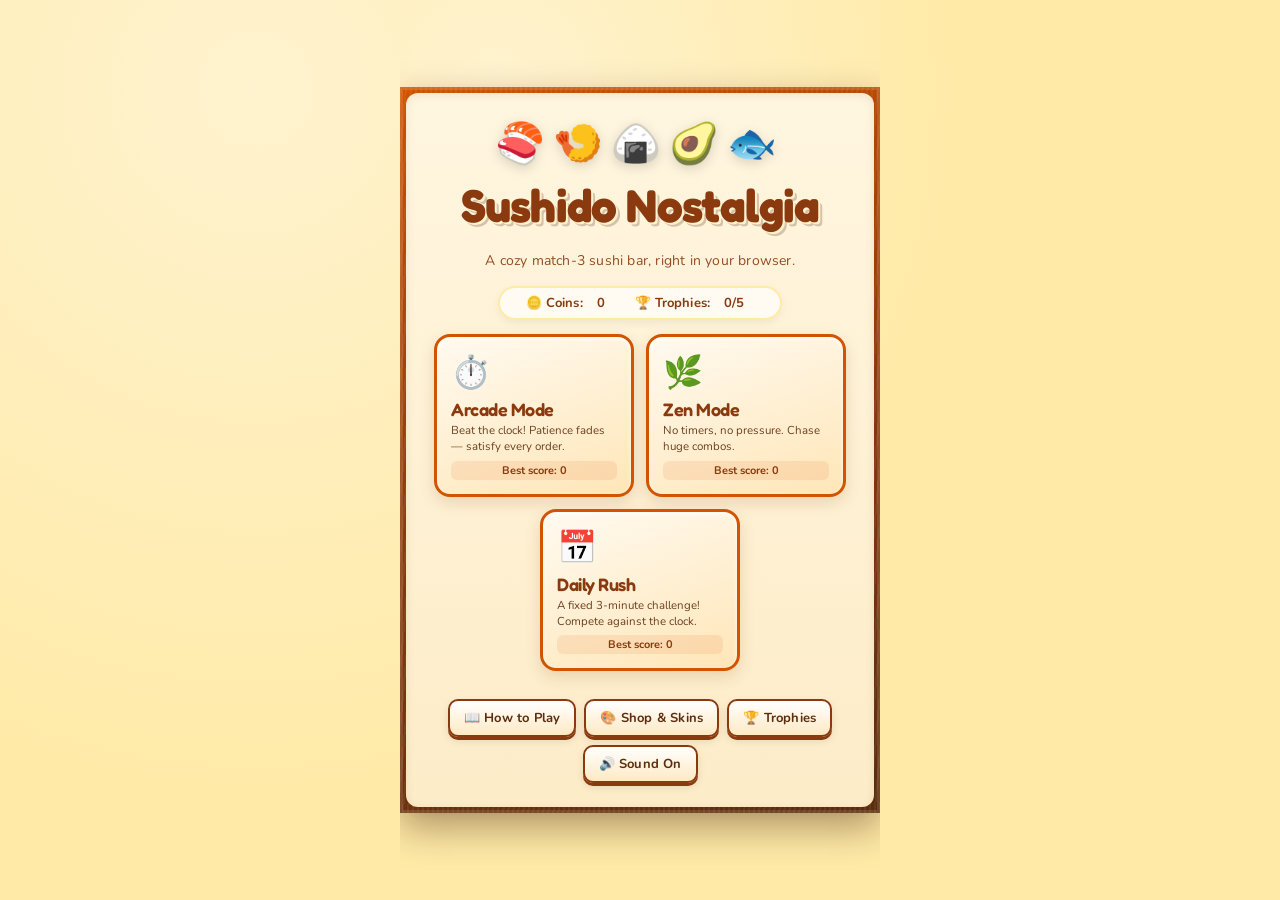
==== commit 740c2ce8: "Add files via upload" ====
--- a/index.html
+++ b/index.html
@@ -7,554 +7,7 @@
 <link rel="preconnect" href="https://fonts.googleapis.com">
 <link rel="preconnect" href="https://fonts.gstatic.com" crossorigin>
 <link href="https://fonts.googleapis.com/css2?family=Fredoka:wght@400;500;600;700&family=Nunito:wght@400;600;700;800&display=swap" rel="stylesheet">
-<style>
-  :root{
-    --amber:#ffeaa7;
-    --mahogany:#d35400;
-    --mahogany-dark:#8a3a0e;
-    --brown-deep:#5c2e0e;
-    --cream:#fff6e0;
-    --cream-2:#fdecc8;
-    --ink:#3a2410;
-    --neon-pink:#ff2fb0;
-    --neon-cyan:#20e8ff;
-    --neon-gold:#ffd23f;
-    --danger:#c0392b;
-    --focus:#2d7dd2;
-    --bg-grad-1: #fff3cf;
-    --board-bg-1: #7a3a10;
-    --board-bg-2: #4a2408;
-    --tile-bg-1: #fff6e0;
-    --tile-bg-2: #f3d69a;
-    --font-primary: 'Fredoka', 'Segoe UI Rounded', sans-serif;
-    --font-secondary: 'Nunito', 'Segoe UI', sans-serif;
-  }
-  
-  body.skin-sakura {
-    --amber: #ffd1dc; --mahogany: #ff69b4; --mahogany-dark: #c71585; --brown-deep: #4a0e2e;
-    --bg-grad-1: #fff0f5; --board-bg-1: #db7093; --board-bg-2: #8b0a50;
-  }
-  body.skin-neon {
-    --amber: #1a1a2e; --mahogany: #0f3460; --mahogany-dark: #e94560; --brown-deep: #16213e;
-    --cream: #1f1f3a; --cream-2: #16213e; --ink: #e94560;
-    --bg-grad-1: #0f3460; --board-bg-1: #16213e; --board-bg-2: #0f3460; --tile-bg-1: #2a2a4a; --tile-bg-2: #1a1a2e;
-  }
-  body.skin-matcha {
-    --amber: #d5e8d4; --mahogany: #82b366; --mahogany-dark: #336600; --brown-deep: #1a3300;
-    --bg-grad-1: #e1eedd; --board-bg-1: #4d6633; --board-bg-2: #1a3300;
-  }
-
-  *{box-sizing:border-box; -webkit-tap-highlight-color:transparent;}
-  html,body{
-    margin:0; height:100vh; height:100dvh; overflow:hidden;
-    background: radial-gradient(circle at 20% 10%, var(--bg-grad-1) 0%, transparent 55%), var(--amber);
-    font-family: var(--font-secondary);
-    font-weight: 400;
-    color:var(--ink);
-    -webkit-font-smoothing: antialiased;
-    -moz-osx-font-smoothing: grayscale;
-    letter-spacing: 0.1px;
-    transition: background 0.5s ease, color 0.5s ease;
-  }
-  
-  /* TYPOGRAPHY HIERARCHY OVERHAUL */
-  h1,h2,h3{ 
-    font-family: var(--font-primary); 
-    margin:0; 
-    letter-spacing: -0.5px; 
-  }
-  button{ font-family:inherit; }
-  
-  button:focus-visible, [tabindex]:focus-visible{ outline:3px solid var(--focus); outline-offset:2px; }
-  .tile:focus-visible { outline: 3px solid var(--neon-cyan); outline-offset: 2px; z-index: 10; }
-  .hidden{ display:none !important; }
-
-  .wood-frame{
-    max-width:1180px; height:100%; max-height:100dvh; margin:0 auto; padding:6px; border-radius:0;
-    background:
-      repeating-linear-gradient(95deg, rgba(255,255,255,0.06) 0px, rgba(255,255,255,0.06) 2px, transparent 2px, transparent 5px),
-      linear-gradient(160deg, var(--mahogany) 0%, var(--mahogany-dark) 55%, var(--brown-deep) 100%);
-    box-shadow: 0 15px 35px rgba(60,25,5,0.4), inset 0 0 0 3px rgba(255,255,255,0.12);
-    display:flex; flex-direction:column; justify-content:center;
-    transition: background 0.5s ease;
-  }
-  .inner-panel{
-    background:linear-gradient(180deg, var(--cream) 0%, var(--cream-2) 100%);
-    border-radius:12px; padding:8px;
-    box-shadow:inset 0 2px 8px rgba(90,45,10,0.1), 0 4px 12px rgba(0,0,0,0.06);
-    height:100%; display:flex; flex-direction:column; justify-content:space-between;
-    transition: background 0.5s ease; overflow-y:auto;
-  }
-
-  #screen-title { justify-content:center; text-align:center; padding:24px 16px; }
-  .title-emoji-row{ font-size:40px; letter-spacing:8px; margin-bottom:6px; filter: drop-shadow(0 3px 6px rgba(0,0,0,0.15)); }
-  
-  /* Level 1: Hero Typography */
-  #screen-title h1{
-    font-family: var(--font-primary);
-    font-size:clamp(32px, 6vw, 46px);
-    font-weight: 700;
-    color:var(--mahogany-dark);
-    text-shadow:2px 2px 0 var(--bg-grad-1), 4px 4px 0 rgba(90,45,10,0.25); margin-bottom:4px;
-    letter-spacing: -0.8px;
-  }
-  
-  /* Level 4: Supporting Information */
-  .title-sub{ 
-    font-family: var(--font-secondary); 
-    color:var(--mahogany-dark); 
-    opacity: 0.9; 
-    font-size:14px; 
-    margin-bottom:16px; 
-    font-weight: 400; 
-    letter-spacing: 0.2px; 
-  }
-  
-  .mode-cards{ display:flex; gap:12px; justify-content:center; flex-wrap:wrap; margin-bottom:16px; }
-  .mode-card{
-    width:200px; background:linear-gradient(160deg,#fffaf0,#ffe6b8);
-    border:3px solid var(--mahogany); border-radius:16px; padding:14px;
-    cursor:pointer; transition:transform .2s cubic-bezier(0.34, 1.56, 0.64, 1), box-shadow .2s ease;
-    text-align:left; display: block; color: #5c2e0e;
-    box-shadow: 0 6px 15px rgba(120,60,10,0.15), inset 0 2px 4px rgba(255,255,255,0.8);
-  }
-  .mode-card:hover, .mode-card:focus-visible{ transform:translateY(-4px) scale(1.02); box-shadow:0 12px 22px rgba(120,60,10,0.3); }
-  .mode-card .mc-emoji{ font-size:32px; margin-bottom:4px; display:block; }
-  
-  /* Level 2: Primary Gameplay Information */
-  .mode-card h2{ 
-    font-family: var(--font-primary); 
-    font-size:18px; 
-    font-weight: 600; 
-    color:var(--mahogany-dark); 
-    margin:0 0 2px; 
-  }
-  /* Level 4: Supporting Information */
-  .mode-card p{ 
-    font-family: var(--font-secondary); 
-    font-size:11.5px; 
-    font-weight: 400; 
-    opacity:0.9; 
-    line-height:1.4; 
-    margin:0; 
-  }
-  .title-best{ font-size:11px; font-weight:700; color:var(--mahogany-dark); margin-top:6px; display:block; background:rgba(211,84,0,0.1); padding:2px 6px; border-radius:6px; text-align:center;}
-  
-  .title-buttons{ display:flex; gap:8px; justify-content:center; margin-top:12px; flex-wrap:wrap; }
-  
-  /* Level 3: Gameplay Support Information */
-  .meta-stats { 
-    margin: 0 auto 14px auto; 
-    font-family: var(--font-secondary);
-    font-weight: 700; 
-    color: var(--mahogany-dark); 
-    font-size: 13px; 
-    background: rgba(255,255,255,0.7); display: inline-flex; padding: 6px 16px; border-radius: 30px;
-    border: 2px solid var(--amber); box-shadow: 0 3px 8px rgba(0,0,0,0.06);
-  }
-  .meta-stats span { margin: 0 10px; display: inline-flex; align-items: center; gap: 4px; }
-
-  /* Button Typography Overhaul */
-  .btn{
-    font-family: var(--font-primary);
-    font-size:13px; 
-    font-weight:600; 
-    padding:8px 14px; border-radius:10px;
-    border:2px solid var(--mahogany-dark); background:linear-gradient(180deg,#ffcf73,#f0a832);
-    color:var(--brown-deep); cursor:pointer; box-shadow:0 3px 0 var(--mahogany-dark), 0 4px 8px rgba(0,0,0,0.1);
-    letter-spacing: 0.5px; text-transform: uppercase;
-    transition: filter 0.15s ease, transform 0.1s ease, box-shadow 0.1s ease;
-  }
-  .btn:hover{ filter:brightness(1.05); }
-  .btn:active{ transform:translateY(2px); box-shadow:0 1px 0 var(--mahogany-dark); }
-  .btn.secondary{ 
-    font-family: var(--font-secondary);
-    font-weight: 700;
-    background:linear-gradient(180deg,#ffffff,#ffe9c4); 
-    text-transform: none;
-    letter-spacing: 0.2px;
-  }
-  .btn.small{ 
-    font-family: var(--font-secondary);
-    font-weight: 700;
-    font-size:11px; 
-    padding:4px 8px; 
-    border-radius:7px; 
-    box-shadow:0 2px 0 var(--mahogany-dark); 
-    letter-spacing: 0.2px; 
-    text-transform: none; 
-  }
-  .btn.small:active{ transform:translateY(2px); box-shadow:0 0 0 var(--mahogany-dark); }
-  .btn:disabled{ filter: grayscale(1); opacity: 0.6; cursor: not-allowed; box-shadow:0 1px 0 var(--mahogany-dark); transform:translateY(2px); }
-
-  /* ========================================================== */
-  /* STRICT MOBILE-FIRST PUZZLE LAYOUT (Royal Match / Toon Blast Style) */
-  /* ========================================================== */
-  #screen-game {
-    display: flex;
-    flex-direction: column;
-    height: 100%;
-    max-height: 100dvh;
-    padding: 4px 6px;
-    gap: 4px;
-    justify-content: space-between;
-    overflow: hidden;
-  }
-
-  .customer-ticket {
-    background: var(--cream);
-    border: 2px solid var(--amber);
-    border-radius: 10px;
-    padding: 5px 8px;
-    width: 100%;
-    max-width: 440px;
-    margin: 0 auto;
-    box-shadow: 0 2px 6px rgba(0,0,0,0.05);
-    display: flex;
-    flex-direction: column;
-    justify-content: space-between;
-    flex-shrink: 0;
-  }
-  .ticket-header {
-    display: flex;
-    justify-content: space-between;
-    align-items: center;
-  }
-  .customer-avatar-area {
-    display: flex;
-    align-items: center;
-    gap: 6px;
-  }
-  .customer-face { font-size: 24px; line-height: 1; filter: drop-shadow(0 2px 3px rgba(0,0,0,0.12)); }
-  
-  /* Level 2: Primary Gameplay Information */
-  .customer-name { 
-    font-family: var(--font-primary); 
-    font-size: 13px; 
-    font-weight: 600; 
-    color: var(--mahogany-dark); 
-  }
-  /* Level 4: Supporting Information */
-  .customer-meta-line { 
-    font-family: var(--font-secondary); 
-    font-size: 10px; 
-    color: var(--mahogany); 
-    opacity: 0.9; 
-    font-weight: 400; 
-    display: flex; 
-    gap: 4px; 
-    align-items: center; 
-  }
-  
-  .ticket-order-info { text-align: right; }
-  /* Level 1: Hero Typography */
-  .customer-order { 
-    font-family: var(--font-primary); 
-    font-size: 15px; 
-    font-weight: 700; 
-    color: var(--mahogany-dark); 
-    background: rgba(255,255,255,0.95); 
-    padding: 1px 6px; 
-    border-radius: 5px; 
-    border: 1px solid var(--amber); 
-    display: inline-block; 
-    letter-spacing: -0.3px; 
-  }
-  /* Level 4: Supporting Information */
-  .customer-progress { 
-    font-family: var(--font-secondary); 
-    font-size: 11px; 
-    color: var(--mahogany-dark); 
-    font-weight: 600; 
-    margin-top: 1px; 
-  }
-  
-  .ticket-patience-row {
-    display: flex;
-    align-items: center;
-    gap: 6px;
-    margin-top: 2px;
-    border-top: 1px solid rgba(217,184,120,0.3);
-    padding-top: 2px;
-  }
-  /* Level 3: Gameplay Support Information */
-  .ticket-patience-label { 
-    font-family: var(--font-secondary);
-    font-size: 10px; 
-    font-weight: 700; 
-    color: var(--mahogany-dark); 
-    text-transform: uppercase; 
-    width: 45px; 
-    opacity: 0.9; 
-  }
-  .ticket-meter-track { flex: 1; height: 6px; border-radius: 3px; margin: 0; background: var(--cream-2); border: 1px solid var(--amber); overflow: hidden; box-shadow: inset 0 1px 2px rgba(0,0,0,0.08); }
-  .ticket-meter-track .meter-fill { height: 100%; width: 100%; background: linear-gradient(90deg,#37c76b,#8fe673); transition: width .25s linear, background .25s linear; border-radius: 3px; }
-  
-  /* Level 3: Gameplay Support Information */
-  .meter-label { 
-    font-family: var(--font-secondary);
-    font-size: 10px; 
-    font-weight: 700; 
-    color: var(--mahogany-dark); 
-    width: 32px; 
-    text-align: right; 
-  }
-
-  .mobile-game-container {
-    display: flex;
-    flex-direction: column;
-    flex: 1;
-    gap: 3px;
-    justify-content: center;
-    align-items: center;
-    min-height: 0;
-    width: 100%;
-  }
-
-  .board-center-area {
-    width: 100%;
-    display: flex;
-    flex-direction: column;
-    justify-content: center;
-    align-items: center;
-    min-height: 0;
-  }
-
-  .combo-energy-container {
-    background: var(--cream);
-    border: 1px solid var(--amber);
-    border-radius: 6px;
-    padding: 2px 8px;
-    width: 100%;
-    max-width: min(78vh, 400px);
-    margin-bottom: 3px;
-    flex-shrink: 0;
-    box-shadow: 0 1px 3px rgba(0,0,0,0.03);
-  }
-  .combo-energy-header {
-    display: flex;
-    justify-content: space-between;
-    font-family: var(--font-secondary);
-    font-size: 9.5px;
-    font-weight: 700;
-    color: var(--mahogany-dark);
-    margin-bottom: 1px;
-  }
-  .combo-meter-track { height: 5px; border-radius: 2px; background: var(--cream-2); border: 1px solid var(--amber); overflow: hidden; box-shadow: inset 0 1px 2px rgba(0,0,0,0.08); }
-  .combo-meter-track .meter-fill { height: 100%; width: 0%; background: linear-gradient(90deg, var(--neon-gold), var(--mahogany)); transition: width 0.3s cubic-bezier(0.4, 0, 0.2, 1); border-radius: 2px; }
-
-  .board-frame{
-    background: radial-gradient(circle at center, var(--board-bg-1) 0%, var(--board-bg-2) 100%);
-    border-radius: 14px;
-    padding: 6px;
-    box-shadow: inset 0 0 20px rgba(0,0,0,0.7), 0 6px 16px rgba(0,0,0,0.3);
-    width: 100%;
-    max-width: min(76vh, 400px);
-    aspect-ratio: 1;
-    display: flex;
-    justify-content: center;
-    align-items: center;
-    flex-shrink: 0;
-  }
-  .board-shell{ position:relative; width: 100%; height: 100%; }
-  .board{
-    display:grid; grid-template-columns:repeat(8, 1fr); grid-template-rows:repeat(8, 1fr); gap:3px;
-    width: 100%; height: 100%; touch-action:none; position: relative;
-  }
-  
-  .tile{
-    display:flex; align-items:center; justify-content:center; font-size:min(5.2vw, 24px);
-    background:linear-gradient(160deg, var(--tile-bg-1), var(--tile-bg-2));
-    border-radius:8px; border:1px solid rgba(255,255,255,0.6); cursor:pointer; user-select:none;
-    box-shadow:0 2px 5px rgba(0,0,0,0.2), inset 0 2px 3px rgba(255,255,255,0.8), inset 0 -2px 2px rgba(0,0,0,0.06);
-    will-change:transform, background; width: 100%; height: 100%; transition: background 0.5s ease, transform 0.15s cubic-bezier(0.34, 1.56, 0.64, 1);
-  }
-  .tile:hover{ filter:brightness(1.08); transform: scale(1.03); }
-  .tile.selected{ box-shadow:0 0 0 3px var(--neon-cyan), 0 0 10px var(--neon-cyan), inset 0 2px 4px rgba(255,255,255,0.9); transform:scale(1.06); z-index:2; }
-  
-  .tile.special-wasabi{
-    background: radial-gradient(circle at 35% 30%, #baff6b, #4c9a1e 75%);
-    border-color: #2e6b0f;
-    box-shadow: 0 0 10px rgba(76,154,30,0.9), inset 0 2px 5px rgba(255,255,255,0.8);
-    animation: wasabiGlow 1.5s infinite alternate;
-  }
-  @keyframes wasabiGlow {
-    0% { box-shadow: 0 0 4px rgba(76,154,30,0.5), inset 0 2px 3px rgba(255,255,255,0.6); }
-    100% { box-shadow: 0 0 12px rgba(76,154,30,0.95), inset 0 2px 6px rgba(255,255,255,0.95); }
-  }
-
-  .tile.special-soy{
-    background: radial-gradient(circle at 35% 30%, #7c5a3a, #2c1c10 75%);
-    border-color: #1a0f08;
-    box-shadow: inset 0 0 8px rgba(0,0,0,0.85), 0 0 8px rgba(44,28,16,0.7);
-  }
-
-  .tile.special-rocket{
-    background: radial-gradient(circle at 35% 30%, #ffecd2 0%, #fcb69f 100%);
-    border-color: #d35400;
-    box-shadow: 0 0 10px rgba(211,84,0,0.9), inset 0 2px 5px rgba(255,255,255,0.8);
-  }
-
-  .tile.special-tempura{
-    background: radial-gradient(circle at 35% 30%, #f6d365 0%, #fda085 100%);
-    border-color: #c0392b;
-    box-shadow: 0 0 12px rgba(243,156,18,0.95), inset 0 2px 5px rgba(255,255,255,0.8);
-  }
-
-  .tile.special-rainbow{
-    background: radial-gradient(circle at 35% 30%, #ff9a9e 0%, #fecfef 50%, #a1c4fd 100%);
-    border-color: #ff2fb0;
-    box-shadow: 0 0 14px var(--neon-pink);
-    animation: rainbowShimmer 2s infinite linear;
-  }
-  @keyframes rainbowShimmer {
-    0% { filter: hue-rotate(0deg); }
-    100% { filter: hue-rotate(360deg); }
-  }
-
-  .tile.clearing{ animation:tileClear .28s ease forwards; z-index: 3; }
-  @keyframes tileClear{ 0%{ transform:scale(1); opacity:1; } 100%{ transform:scale(0.15) rotate(20deg); opacity:0; } }
-  
-  .tile.pop-in{ animation:tilePopIn .22s cubic-bezier(0.34, 1.56, 0.64, 1); }
-  @keyframes tilePopIn{ 0%{ transform:scale(0.5); opacity:0; } 100%{ transform:scale(1); opacity:1; } }
-  
-  .tile.shake-invalid{ animation:shakeInvalid .3s ease; z-index: 4; }
-  @keyframes shakeInvalid{ 0%,100%{ transform:translateX(0); } 25%{ transform:translateX(-4px); } 75%{ transform:translateX(4px); } }
-  
-  .tile.bomb-flash{ animation:bombFlash .35s ease; z-index: 5; }
-  @keyframes bombFlash{ 0%{ box-shadow:0 0 0 0 rgba(76,154,30,0.9); } 100%{ box-shadow:0 0 0 18px rgba(76,154,30,0); } }
-  
-  .tile.splash-flash{ animation:splashFlash .4s ease; z-index: 5; }
-  @keyframes splashFlash{ 0%{ box-shadow:0 0 0 0 rgba(44,28,16,0.9); } 100%{ box-shadow:0 0 0 18px rgba(44,28,16,0); } }
-  
-  .tile.hint-pulse{ animation:hintPulse 1s infinite alternate; z-index: 3; }
-  @keyframes hintPulse { 0% { transform: scale(1); box-shadow: 0 0 0px var(--neon-gold); } 100% { transform: scale(1.06); box-shadow: 0 0 12px var(--neon-gold); border-color: var(--neon-gold); } }
-
-  .board-shake{ animation:boardShake .35s ease; }
-  @keyframes boardShake{ 0%,100%{ transform:translate(0,0); } 20%{ transform:translate(-4px,2px); } 40%{ transform:translate(4px,-2px); } 60%{ transform:translate(-2px,2px); } 80%{ transform:translate(2px,-1px); } }
-
-  .floating-text-layer{ position:absolute; inset:0; pointer-events:none; overflow:visible; z-index: 10; }
-  .float-text{
-    position:absolute; font-family: var(--font-primary); font-weight:700; font-size:18px; color:var(--neon-gold);
-    text-shadow:0 0 4px var(--neon-pink), 0 0 10px var(--neon-pink), 0 2px 0 #7a1a55;
-    letter-spacing: 0.5px;
-    animation:floatUp 1s cubic-bezier(0.25, 1, 0.5, 1) forwards; white-space:nowrap;
-  }
-  @keyframes floatUp{ 0%{ transform:translate(-50%, 0) scale(0.7); opacity:0; } 15%{ opacity:1; transform:translate(-50%, -5px) scale(1.1); } 100%{ transform:translate(-50%, -40px) scale(1); opacity:0; } }
-
-  /* Level 1: Hero Typography */
-  .banner{
-    position:absolute; left:50%; top:6px; transform:translateX(-50%); background:linear-gradient(180deg,#fff,#ffe6b0);
-    border:2px solid var(--mahogany); border-radius:8px; padding:4px 12px; font-family: var(--font-primary); font-weight:700; font-size:12px; color:var(--mahogany-dark);
-    box-shadow:0 4px 12px rgba(0,0,0,0.25); animation:bannerPop 1.6s ease forwards; z-index:15; pointer-events:none;
-  }
-  @keyframes bannerPop{ 0%{ opacity:0; transform:translate(-50%,-8px) scale(0.9); } 12%{ opacity:1; transform:translate(-50%,0) scale(1); } 82%{ opacity:1; } 100%{ opacity:0; transform:translate(-50%,-4px) scale(0.96); } }
-
-  /* Level 3: Gameplay Support Information */
-  .status-ribbon {
-    display: flex;
-    justify-content: space-between;
-    align-items: center;
-    background: rgba(255, 246, 224, 0.85);
-    border: 1px solid var(--amber);
-    border-radius: 8px;
-    padding: 3px 8px;
-    font-family: var(--font-secondary);
-    font-weight: 700;
-    font-size: 12px;
-    letter-spacing: 0.2px;
-    color: var(--mahogany-dark);
-    box-shadow: 0 1px 3px rgba(0,0,0,0.03);
-    flex-shrink: 0;
-    width: 100%;
-    max-width: 440px;
-    margin: 0 auto;
-  }
-  .ribbon-item { display: flex; align-items: center; gap: 2px; background: rgba(255,255,255,0.75); padding: 2px 5px; border-radius: 5px; border: 1px solid rgba(255,234,167,0.5); }
-  .ribbon-actions { display: flex; gap: 3px; }
-
-  .overlay-back{ position:fixed; inset:0; background:rgba(30,15,5,0.78); backdrop-filter: blur(3px); display:flex; align-items:center; justify-content:center; z-index:80; padding:16px; }
-  .overlay-card{ background:linear-gradient(180deg,#fffaf0,#ffe6b8); border:3px solid var(--mahogany); border-radius:18px; padding:24px 24px; max-width:400px; width:100%; text-align:center; box-shadow:0 25px 50px rgba(0,0,0,0.45), inset 0 2px 6px rgba(255,255,255,0.8); outline:none; max-height: 85vh; overflow-y: auto;}
-  
-  /* Level 1: Hero Typography */
-  .overlay-card h2{ 
-    font-family: var(--font-primary); 
-    color:var(--mahogany-dark); 
-    font-size:24px; 
-    font-weight: 700; 
-    margin-bottom:8px; 
-    letter-spacing: -0.5px;
-  }
-  /* Level 4: Supporting Information */
-  .overlay-card p{ 
-    font-family: var(--font-secondary); 
-    font-size: 13px; 
-    font-weight: 400; 
-    margin: 0 0 12px 0; 
-    color: #5c2e0e; 
-    line-height: 1.4; 
-  }
-  /* Level 4: Supporting Information */
-  .overlay-stats{ 
-    font-family: var(--font-secondary); 
-    font-weight: 400;
-    text-align:left; 
-    margin:12px 0; 
-    font-size:12px; 
-    background: rgba(255,255,255,0.6); 
-    padding: 10px; 
-    border-radius: 10px; 
-    border: 1px solid var(--amber);
-  }
-  .overlay-stats .stat-row{ border-bottom:1px dashed #d9b878; padding:5px 0; display:flex; justify-content:space-between; }
-  .overlay-stats .stat-row:last-child{ border-bottom: none; }
-  
-  /* Level 3: Gameplay Support Information */
-  .overlay-stats .stat-row b{ 
-    font-family: var(--font-secondary);
-    color: var(--mahogany-dark); 
-    font-weight: 700; 
-  }
-  .overlay-buttons{ display:flex; gap:8px; justify-content:center; margin-top:14px; flex-wrap:wrap; }
-
-  .list-grid { display: grid; grid-template-columns: 1fr; gap: 8px; text-align: left; margin-bottom: 12px;}
-  .list-item { background: var(--cream); border: 2px solid var(--amber); border-radius: 10px; padding: 8px 12px; display: flex; align-items: center; gap: 10px; box-shadow: 0 2px 6px rgba(0,0,0,0.04); }
-  .list-item.locked { opacity: 0.6; filter: grayscale(0.8); }
-  .list-item.active { border-color: var(--neon-gold); box-shadow: 0 0 10px rgba(255,210,63,0.5); background: #fffbe8; }
-  .item-icon { font-size: 26px; }
-  
-  /* Level 2: Primary Gameplay Information */
-  .item-details h4 { 
-    font-family: var(--font-primary); 
-    margin: 0 0 2px 0; 
-    font-size: 14px; 
-    font-weight: 600; 
-    color: var(--mahogany-dark); 
-  }
-  /* Level 4: Supporting Information */
-  .item-details p { 
-    font-family: var(--font-secondary); 
-    margin: 0; 
-    font-size: 11.5px; 
-    font-weight: 400; 
-    opacity: 0.9; 
-  }
-
-  #toast-container { position: fixed; bottom: 20px; left: 50%; transform: translateX(-50%); z-index: 100; display: flex; flex-direction: column; gap: 8px; pointer-events: none;}
-  .toast { background: linear-gradient(180deg,#fff,#ffe6b0); border: 2px solid var(--mahogany); border-radius: 10px; padding: 10px 18px; box-shadow: 0 8px 20px rgba(0,0,0,0.35); display: flex; align-items: center; gap: 10px; animation: slideUp 0.3s cubic-bezier(0.34, 1.56, 0.64, 1) forwards, fadeOut 0.5s ease-in 3.5s forwards; font-family: var(--font-secondary); font-weight: 700; color: var(--mahogany-dark);}
-  @keyframes slideUp { from { transform: translateY(40px); opacity: 0; } to { transform: translateY(0); opacity: 1; } }
-  @keyframes fadeOut { to { opacity: 0; transform: translateY(-16px); } }
-
-  @media (prefers-reduced-motion: reduce){
-    .board-shake, .tile.clearing, .tile.pop-in, .tile.shake-invalid, .float-text, .levelup-banner, .hint-pulse { animation:none !important; }
-    .tile.clearing { opacity:0; transition: opacity 0.2s; } .float-text { opacity:1; top: 0 !important; }
-  }
-  .sr-only{ position:absolute; width:1px; height:1px; padding:0; margin:-1px; overflow:hidden; clip:rect(0,0,0,0); white-space:nowrap; border:0; }
-
-  @media (min-width: 821px){
-    .wood-frame { max-width: 480px; }
-  }
-</style>
+<link rel="stylesheet" href="styles.css">
 </head>
 <body>
 
@@ -630,7 +83,7 @@
     <div class="mobile-game-container">
       <!-- MIDDLE: Hero Board & Slim Combo Area -->
       <div class="board-center-area">
-        <div class="combo-energy-container">
+        <div class="combo-energy-container" id="comboEnergyContainer">
           <div class="combo-energy-header">
             <span id="comboEnergyTitle">COMBO ENERGY</span>
             <span id="comboEnergyNext">NEXT: 🥢 Rocket</span>
@@ -671,14 +124,14 @@
 <div class="overlay-back hidden" id="howToOverlay" role="dialog" aria-modal="true">
   <div class="overlay-card" tabindex="-1" id="howToCard">
     <h2>How to Play</h2>
-    <div class="list-grid" style="font-size:11.5px; max-height:35vh;">
+    <div class="list-grid" style="font-size:11.5px;">
       <p><b>Basics:</b> Match 3+ identical sushi. Idle for 5 seconds for a hint.</p>
       <p><b>Customer System:</b> Each patron brings unique challenges! Check personality traits, difficulty ratings, and reward bonuses before fulfilling advanced orders.</p>
       <p><b>Power-ups (Standard):</b><br>🟢 Wasabi Bomb (Match 4): 3x3 blast.<br>🧴 Soy Splash (Match 5): Clears Row + Col.</p>
-      <p><b>Combo Drops (Chain cascades!):</b><br>🥢 Rocket (x3): Clears 1 random row & col.<br>💥 Tempura (x5): Massive 5x5 blast.<br>🌈 Rainbow (x7): Clears all of one random type.</p>
+      <p><b>Combo Drops (Chain cascades!):</b><br>🥢 Rocket (x3): Clears an entire row and column.<br>💥 Tempura (x5): Massive 5x5 blast.<br>🌈 Rainbow (x7): Clears all of one random type.</p>
       <p><b>Combos:</b> Swap ANY two power-ups for huge custom board clears!</p>
     </div>
-    <div class="overlay-buttons"><button class="btn" id="btnCloseHowTo">Got it!</button></div>
+    <div class="overlay-buttons"><button class="btn secondary" id="btnCloseHowTo">Got it!</button></div>
   </div>
 </div>
 
@@ -687,7 +140,7 @@
     <h2>Shop & Skins</h2>
     <p>Spend coins earned from high scores!</p>
     <div class="list-grid" id="skinsList"></div>
-    <div class="overlay-buttons"><button class="btn" id="btnCloseSkins">Close</button></div>
+    <div class="overlay-buttons"><button class="btn secondary" id="btnCloseSkins">Close</button></div>
   </div>
 </div>
 
@@ -695,7 +148,7 @@
   <div class="overlay-card" tabindex="-1" id="achievementsCard">
     <h2>Trophies</h2>
     <div class="list-grid" id="achievementsList"></div>
-    <div class="overlay-buttons"><button class="btn" id="btnCloseAchievements">Close</button></div>
+    <div class="overlay-buttons"><button class="btn secondary" id="btnCloseAchievements">Close</button></div>
   </div>
 </div>
 
@@ -719,1069 +172,6 @@
   </div>
 </div>
 
-<script>
-"use strict";
-
-const Persistence = (function(){
-  const KEY = "sushidoNostalgiaSave_v4";
-  let memoryFallback = {
-    bestArcadeScore:0, bestZenScore:0, bestDailyScore:0,
-    bestComboArcade:0, bestComboZen:0, soundOn:true,
-    coins: 0, unlockedSkins: ['classic'], equippedSkin: 'classic',
-    achievements: {}, stats: { totalOrders:0, totalCombos:0, totalPowerups:0, maxLevel:1 }
-  };
-  let storageOK = true;
-  try{ const t="__test__"; window.localStorage.setItem(t,"1"); window.localStorage.removeItem(t); }catch(e){ storageOK=false; }
-
-  function load(){
-    if(!storageOK) return { ...memoryFallback };
-    try{
-      const raw = window.localStorage.getItem(KEY);
-      if(!raw) return { ...memoryFallback };
-      const parsed = JSON.parse(raw);
-      return { ...memoryFallback, ...parsed, stats: { ...memoryFallback.stats, ...(parsed.stats||{}) } };
-    }catch(e){ return { ...memoryFallback }; }
-  }
-  function save(data){
-    memoryFallback = { ...memoryFallback, ...data };
-    if(!storageOK) return;
-    try{ window.localStorage.setItem(KEY, JSON.stringify(memoryFallback)); }catch(e){}
-  }
-  return { load, save, get:()=>memoryFallback };
-})();
-
-const AudioEngine = (function(){
-  let ctx = null, enabled = true;
-  function ensure(){ if(!ctx) try{ ctx = new (window.AudioContext||window.webkitAudioContext)(); }catch(e){ ctx=null; } }
-  document.addEventListener("pointerdown", function firstTouch(){ ensure(); if(ctx && ctx.state==="suspended") ctx.resume().catch(()=>{}); document.removeEventListener("pointerdown", firstTouch); }, { once:true });
-  function setEnabled(v){ enabled = v; }
-  
-  function tone(freq, t0offset, dur, type, vol){
-    if(!enabled || !ctx) return;
-    try{
-      const t0 = ctx.currentTime + t0offset, osc = ctx.createOscillator(), gain = ctx.createGain();
-      osc.type = type || "sine"; osc.frequency.setValueAtTime(freq, t0);
-      gain.gain.setValueAtTime(0, t0); gain.gain.linearRampToValueAtTime(vol!=null?vol:0.15, t0+0.008); gain.gain.exponentialRampToValueAtTime(0.0001, t0+dur);
-      osc.connect(gain).connect(ctx.destination); osc.start(t0); osc.stop(t0+dur+0.02);
-    }catch(e){}
-  }
-  function noiseBurst(t0offset, dur, filterFreq, vol){
-    if(!enabled || !ctx) return;
-    try{
-      const t0 = ctx.currentTime + t0offset, bufferSize = Math.floor(ctx.sampleRate * dur), buffer = ctx.createBuffer(1, bufferSize, ctx.sampleRate), data = buffer.getChannelData(0);
-      for(let i=0;i<bufferSize;i++) data[i] = (Math.random()*2-1) * (1 - i/bufferSize);
-      const src = ctx.createBufferSource(), filter = ctx.createBiquadFilter(), gain = ctx.createGain();
-      src.buffer = buffer; filter.type = "bandpass"; filter.frequency.value = filterFreq||1200;
-      gain.gain.setValueAtTime(vol!=null?vol:0.22, t0); gain.gain.exponentialRampToValueAtTime(0.0001, t0+dur);
-      src.connect(filter).connect(gain).connect(ctx.destination); src.start(t0);
-    }catch(e){}
-  }
-  return {
-    ensure, setEnabled, isEnabled: ()=>enabled,
-    matchPop: (tier)=> tone(760 + Math.min(tier,8)*70, 0, 0.14, "square", 0.13),
-    powerupBlast: ()=> { noiseBurst(0, 0.3, 800, 0.25); tone(100, 0.02, 0.3, "sine", 0.2); },
-    orderComplete: ()=> [523.25,659.25,783.99,1046.5].forEach((f,i)=> tone(f, i*0.09, 0.22, "triangle", 0.15)),
-    levelUp: ()=> [440,554,659,880].forEach((f,i)=> tone(f, i*0.07, 0.18, "square", 0.12)),
-    gameOver: ()=> [392,330,262].forEach((f,i)=> tone(f, i*0.18, 0.3, "sine", 0.15)),
-    invalidSwap: ()=> tone(160, 0, 0.12, "square", 0.08),
-    achievement: ()=> [600, 800, 1200].forEach((f,i)=> tone(f, i*0.1, 0.3, "sine", 0.1))
-  };
-})();
-
-const MetaSystem = (function(){
-  const SKINS = [
-    { id: 'classic', name: 'Classic Wood', cost: 0, icon: '🪵', desc: 'The nostalgic sushi bar.' },
-    { id: 'sakura', name: 'Sakura Petal', cost: 15, icon: '🌸', desc: 'Pink cherry blossom vibes.' },
-    { id: 'matcha', name: 'Matcha Tea', cost: 25, icon: '🍵', desc: 'Calming green aesthetic.' },
-    { id: 'neon', name: 'Cyber Neon', cost: 50, icon: '🌃', desc: 'Late night Tokyo drift.' }
-  ];
-  const ACHIEVEMENTS = [
-    { id: 'first_shift', name: 'First Shift', icon: '🔰', desc: 'Complete 1 order.', check: (s) => s.stats.totalOrders >= 1 },
-    { id: 'sushi_master', name: 'Sushi Master', icon: '🍣', desc: 'Reach Level 10.', check: (s) => s.stats.maxLevel >= 10 },
-    { id: 'cascade_king', name: 'Cascade King', icon: '🌊', desc: 'Reach a Combo x7.', check: (s) => s.stats.totalCombos >= 7 },
-    { id: 'boom', name: 'Explosive Taste', icon: '💥', desc: 'Trigger 50 Powerups.', check: (s) => s.stats.totalPowerups >= 50 },
-    { id: 'collector', name: 'Decorator', icon: '🎨', desc: 'Unlock a new skin.', check: (s) => s.unlockedSkins.length > 1 }
-  ];
-
-  function showToast(icon, title, subtitle) {
-    const cont = document.getElementById('toast-container');
-    const t = document.createElement('div');
-    t.className = 'toast';
-    t.innerHTML = `<span style="font-size:24px">${icon}</span><div><div style="font-size:11px;opacity:0.8">${subtitle}</div><div style="font-size:13px">${title}</div></div>`;
-    cont.appendChild(t);
-    setTimeout(() => t.remove(), 4000);
-    AudioEngine.achievement();
-  }
-
-  function checkAchievements() {
-    const save = Persistence.get();
-    let updated = false;
-    ACHIEVEMENTS.forEach(ach => {
-      if (!save.achievements[ach.id] && ach.check(save)) {
-        save.achievements[ach.id] = true;
-        updated = true;
-        showToast(ach.icon, ach.name, "Achievement Unlocked!");
-      }
-    });
-    if(updated) Persistence.save(save);
-    updateMetaUI();
-  }
-
-  function applySkin(id) {
-    document.body.className = id === 'classic' ? '' : `skin-${id}`;
-  }
-
-  function updateMetaUI() {
-    const save = Persistence.get();
-    const metaCoinsEl = document.getElementById('metaCoins');
-    if(metaCoinsEl) metaCoinsEl.textContent = save.coins;
-    const unlockedCount = Object.keys(save.achievements).length;
-    const metaTrophiesEl = document.getElementById('metaTrophies');
-    if(metaTrophiesEl) metaTrophiesEl.textContent = `${unlockedCount}/${ACHIEVEMENTS.length}`;
-    
-    const achList = document.getElementById('achievementsList');
-    if(achList) {
-      achList.innerHTML = ACHIEVEMENTS.map(ach => `
-        <div class="list-item ${save.achievements[ach.id] ? '' : 'locked'}">
-          <div class="item-icon">${ach.icon}</div>
-          <div class="item-details"><h4>${ach.name}</h4><p>${ach.desc}</p></div>
-        </div>
-      `).join('');
-    }
-
-    const skinsList = document.getElementById('skinsList');
-    if(skinsList) {
-      skinsList.innerHTML = SKINS.map(s => {
-        const isUnlocked = save.unlockedSkins.includes(s.id);
-        const isEquipped = save.equippedSkin === s.id;
-        return `
-          <div class="list-item ${isEquipped ? 'active' : ''}">
-            <div class="item-icon">${s.icon}</div>
-            <div class="item-details" style="flex:1"><h4>${s.name}</h4><p>${s.desc}</p></div>
-            <div>
-              ${isEquipped ? '<b>Equipped</b>' : 
-                isUnlocked ? `<button class="btn small" onclick="MetaSystem.equipSkin('${s.id}')">Equip</button>` :
-                `<button class="btn small secondary" onclick="MetaSystem.buySkin('${s.id}', ${s.cost})" ${save.coins >= s.cost ? '' : 'disabled'}>🪙 ${s.cost}</button>`
-              }
-            </div>
-          </div>
-        `;
-      }).join('');
-    }
-  }
-
-  return { 
-    checkAchievements, updateMetaUI, applySkin, 
-    equipSkin: (id) => { const s = Persistence.get(); s.equippedSkin = id; Persistence.save(s); applySkin(id); updateMetaUI(); },
-    buySkin: (id, cost) => { 
-      const s = Persistence.get(); 
-      if(s.coins >= cost) { 
-        s.coins -= cost; s.unlockedSkins.push(id); s.equippedSkin = id; 
-        Persistence.save(s); applySkin(id); updateMetaUI(); checkAchievements();
-      } 
-    }
-  };
-})();
-
-const SIZE = 8;
-const BASE_TYPES = ["sushi","shrimp","rice","avocado","fish"];
-const EMOJI = { sushi:"🍣", shrimp:"🍤", rice:"🍙", avocado:"🥑", fish:"🐟", dumpling:"🥟", tea:"🍵", wasabi:"🟢", soy:"🧴", rocket:"🥢", tempura:"💥", rainbow:"🌈" };
-const LABEL = { sushi:"Sushi", shrimp:"Shrimp", rice:"Rice", avocado:"Avocado", fish:"Fish", dumpling:"Dumpling", tea:"Tea", wasabi:"Wasabi", soy:"Soy Splash", rocket:"Rocket", tempura:"Tempura Bomb", rainbow:"Rainbow" };
-
-class BoardEngine {
-  constructor(){ this.cells = []; this.idCounter = 1; this.activeTypes = [...BASE_TYPES]; }
-  
-  updateActiveTypes(level) {
-    this.activeTypes = [...BASE_TYPES];
-    if(level >= 4) this.activeTypes.push("dumpling");
-    if(level >= 8) this.activeTypes.push("tea");
-  }
-
-  newTile(type){ return { type, id: this.idCounter++ }; }
-  isStandard(type){ return this.activeTypes.includes(type); }
-  inBounds(r,c){ return r>=0 && r<SIZE && c>=0 && c<SIZE; }
-  get(r,c){ return this.cells[r][c]; }
-  set(r,c,tile){ this.cells[r][c] = tile; }
-  isPowerUp(r, c) { const t = this.get(r, c); return t && !this.isStandard(t.type); }
-
-  generateInitialBoard(){
-    let attempt = 0;
-    do{
-      this.cells = Array.from({length:SIZE}, () => Array(SIZE).fill(null));
-      for(let r=0;r<SIZE;r++){
-        for(let c=0;c<SIZE;c++){
-          let t, tries = 0;
-          do{
-            t = this.activeTypes[Math.floor(Math.random()*this.activeTypes.length)];
-            tries++;
-          } while(this._wouldMatch(this.cells, r, c, t) && tries < 30);
-          this.cells[r][c] = this.newTile(t);
-        }
-      }
-      attempt++;
-    } while(!this.getValidMove() && attempt < 60);
-  }
-
-  _wouldMatch(grid, r, c, t){
-    if(c>=2 && grid[r][c-1] && grid[r][c-2] && grid[r][c-1].type===t && grid[r][c-2].type===t) return true;
-    if(r>=2 && grid[r-1][c] && grid[r-2][c] && grid[r-1][c].type===t && grid[r-2][c].type===t) return true;
-    return false;
-  }
-
-  swap(r1,c1,r2,c2){ const tmp = this.cells[r1][c1]; this.cells[r1][c1] = this.cells[r2][c2]; this.cells[r2][c2] = tmp; }
-
-  findLines(cellsGrid){
-    const grid = cellsGrid || this.cells;
-    const lines = [];
-    for(let r=0;r<SIZE;r++){
-      let c=0;
-      while(c<SIZE){
-        const t = grid[r][c] ? grid[r][c].type : null;
-        if(t && this.isStandard(t)){
-          let c2=c; while(c2+1<SIZE && grid[r][c2+1] && grid[r][c2+1].type===t) c2++;
-          if(c2-c+1 >= 3) lines.push({cells: Array.from({length:c2-c+1}, (_,i)=>({r, c:c+i})), type:t, length:c2-c+1});
-          c = c2+1;
-        } else c++;
-      }
-    }
-    for(let c=0;c<SIZE;c++){
-      let r=0;
-      while(r<SIZE){
-        const t = grid[r][c] ? grid[r][c].type : null;
-        if(t && this.isStandard(t)){
-          let r2=r; while(r2+1<SIZE && grid[r2+1][c] && grid[r2+1][c].type===t) r2++;
-          if(r2-r+1 >= 3) lines.push({cells: Array.from({length:r2-r+1}, (_,i)=>({r:r+i, c})), type:t, length:r2-r+1});
-          r = r2+1;
-        } else r++;
-      }
-    }
-    return lines;
-  }
-
-  getValidMove(){
-    for(let r=0;r<SIZE;r++){
-      for(let c=0;c<SIZE;c++){
-        if(c+1<SIZE) {
-          if (this.isPowerUp(r,c) || this.isPowerUp(r,c+1)) return [{r,c}, {r,c:c+1}];
-          this.swap(r,c,r,c+1); if(this.findLines().length > 0){ this.swap(r,c,r,c+1); return [{r,c}, {r,c:c+1}]; } this.swap(r,c,r,c+1);
-        }
-        if(r+1<SIZE) {
-          if (this.isPowerUp(r,c) || this.isPowerUp(r+1,c)) return [{r,c}, {r:r+1,c}];
-          this.swap(r,c,r+1,c); if(this.findLines().length > 0){ this.swap(r,c,r+1,c); return [{r,c}, {r:r+1,c}]; } this.swap(r,c,r+1,c);
-        }
-      }
-    }
-    return null;
-  }
-
-  applyGravityAndRefill(){
-    const spawned = []; 
-    for(let c=0;c<SIZE;c++){
-      let writeR = SIZE-1;
-      for(let r=SIZE-1;r>=0;r--){
-        if(this.cells[r][c]){
-          this.cells[writeR][c] = this.cells[r][c];
-          if(writeR!==r) this.cells[r][c] = null;
-          writeR--;
-        }
-      }
-      for(let r=writeR;r>=0;r--){
-        const tile = this.newTile(this.activeTypes[Math.floor(Math.random()*this.activeTypes.length)]);
-        this.cells[r][c] = tile;
-        spawned.push({r,c,tile});
-      }
-    }
-    return spawned;
-  }
-}
-
-const FLIP = {
-  positions: new Map(),
-  record(container) {
-    this.positions.clear();
-    for (const child of container.children) if (child.dataset.id) this.positions.set(child.dataset.id, child.getBoundingClientRect());
-  },
-  play(container, duration = 200) {
-    const active = [];
-    for (const child of container.children) {
-      const id = child.dataset.id;
-      if (id && this.positions.has(id)) {
-        const oldPos = this.positions.get(id), newPos = child.getBoundingClientRect();
-        const dx = oldPos.left - newPos.left, dy = oldPos.top - newPos.top;
-        if (dx !== 0 || dy !== 0) { child.style.transition = 'none'; child.style.transform = `translate(${dx}px, ${dy}px)`; active.push(child); }
-      }
-    }
-    if(active.length === 0) return Promise.resolve();
-    container.offsetHeight;
-    for (const child of active) { child.style.transition = `transform ${duration}ms ease`; child.style.transform = 'translate(0, 0)'; }
-    return new Promise(resolve => setTimeout(resolve, duration));
-  }
-};
-
-const CustomerSystem = (function(){
-  const ARCHETYPES = [
-    { id: 'apprentice', name: 'Apprentice Chef', emoji: '🧑‍🍳', desc: 'Patient beginner with simple tastes.', diff: '⭐', patienceMod: 1.5, countMod: 0.8, ptsMod: 0.9, minLevel: 1, weight: 30 },
-    { id: 'regular', name: 'Regular Ryu', emoji: '👨', desc: 'Loyal customer looking for standard fare.', diff: '⭐⭐', patienceMod: 1.0, countMod: 1.0, ptsMod: 1.0, minLevel: 1, weight: 25 },
-    { id: 'child', name: 'Little Kenji', emoji: '👦', desc: 'Smaller orders, loves sweet treats.', diff: '⭐', patienceMod: 1.3, countMod: 0.7, ptsMod: 0.8, minLevel: 1, weight: 20 },
-    { id: 'tourist', name: 'Snapshot Sarah', emoji: '📸', desc: 'Wants colorful mixed platters.', diff: '⭐⭐', patienceMod: 1.1, countMod: 1.2, ptsMod: 1.2, minLevel: 2, weight: 15 },
-    { id: 'salaryman', name: 'Tired Salaryman', emoji: '🧑‍💼', desc: 'Patience drains fast, high tips.', diff: '⭐⭐⭐', patienceMod: 0.6, countMod: 1.1, ptsMod: 1.4, minLevel: 2, weight: 15 },
-    { id: 'healthnut', name: 'Health Nut Hana', emoji: '🥗', desc: 'Prefers greens and lighter dishes.', diff: '⭐⭐⭐', patienceMod: 0.9, countMod: 1.3, ptsMod: 1.3, minLevel: 3, weight: 12 },
-    { id: 'critic', name: 'Food Critic Ken', emoji: '🧐', desc: 'Demands combo mastery for high praise.', diff: '⭐⭐⭐⭐', patienceMod: 0.8, countMod: 1.4, ptsMod: 1.8, minLevel: 4, weight: 10 },
-    { id: 'teen', name: 'Impulsive Yuto', emoji: '🧑', desc: 'Impatient and unpredictable orders.', diff: '⭐⭐⭐', patienceMod: 0.7, countMod: 1.2, ptsMod: 1.5, minLevel: 4, weight: 10 },
-    { id: 'master', name: 'Sushi Master Shifu', emoji: '🥋', desc: 'Strict standards requiring power-ups.', diff: '⭐⭐⭐⭐⭐', patienceMod: 0.5, countMod: 1.5, ptsMod: 2.2, minLevel: 6, weight: 6 },
-    { id: 'vip', name: 'VIP Ambassador', emoji: '🤵', desc: 'Massive multi-objective luxury orders.', diff: '⭐⭐⭐⭐⭐', patienceMod: 0.6, countMod: 1.8, ptsMod: 2.5, minLevel: 7, weight: 4 }
-  ];
-
-  let activeCustomer = null;
-  let lastCustomerId = null;
-  let lastFace = "";
-
-  const el = (id)=>document.getElementById(id);
-
-  function selectCustomer(level) {
-    const available = ARCHETYPES.filter(c => level >= c.minLevel && c.id !== lastCustomerId);
-    const totalWeight = available.reduce((sum, c) => sum + c.weight, 0);
-    let rnd = Math.random() * totalWeight;
-    let chosen = available[0];
-    for(const c of available) {
-      if(rnd < c.weight) { chosen = c; break; }
-      rnd -= c.weight;
-    }
-    lastCustomerId = chosen.id;
-    activeCustomer = chosen;
-
-    el("customerName").textContent = activeCustomer.name;
-    const descEl = el("customerDesc"); if(descEl) descEl.textContent = activeCustomer.desc;
-    el("customerDiff").textContent = activeCustomer.diff;
-    el("customerBonus").textContent = `Tip +${Math.round((activeCustomer.ptsMod - 1)*100)}%`;
-    setFace(activeCustomer.emoji);
-    return activeCustomer;
-  }
-
-  function setFace(f) {
-    if(lastFace !== f) {
-      el("customerFace").textContent = f;
-      lastFace = f;
-    }
-  }
-
-  function react(eventType, patience, mode, shakeCallback) {
-    if (mode === "zen" || mode === "daily") return;
-    if (el("customerFace").textContent === "😍") return;
-    
-    if (eventType === 'bigCombo') {
-      setFace("🤩");
-      setTimeout(() => { if(activeCustomer) setFace(activeCustomer.emoji); }, 1200);
-    } else if (eventType === 'mistake') {
-      setFace("😔");
-      setTimeout(() => { if(activeCustomer) setFace(activeCustomer.emoji); }, 1000);
-    } else if (eventType === 'powerup') {
-      setFace("😆");
-      setTimeout(() => { if(activeCustomer) setFace(activeCustomer.emoji); }, 1000);
-    } else {
-      if (patience <= 15) { setFace("🤬"); if(shakeCallback) shakeCallback(0.3); }
-      else if (patience <= 35) { setFace("😠"); if(shakeCallback) shakeCallback(0.2); }
-      else if (patience <= 60) setFace("😟"); 
-      else if (activeCustomer) setFace(activeCustomer.emoji);
-    }
-  }
-
-  return { selectCustomer, setFace, react, getActive: () => activeCustomer };
-})();
-
-const OrderSystem = (function(){
-  let currentOrder = null;
-  let lastOrderTypes = [];
-
-  const el = (id)=>document.getElementById(id);
-
-  function pickOrderType(boardActiveTypes){
-    let candidate, guard=0;
-    do{ candidate = boardActiveTypes[Math.floor(Math.random()*boardActiveTypes.length)]; guard++; } 
-    while(lastOrderTypes.length>=2 && lastOrderTypes[0]===candidate && lastOrderTypes[1]===candidate && guard<20);
-    lastOrderTypes.push(candidate); if(lastOrderTypes.length>2) lastOrderTypes.shift();
-    return candidate;
-  }
-
-  function generateOrder(level, customer, boardActiveTypes){
-    const categories = ['basic'];
-    if(level >= 3) categories.push('mixed');
-    if(level >= 5) categories.push('combo');
-    if(level >= 7) categories.push('powerup');
-    if(level >= 8) categories.push('speed');
-    if(level >= 9) categories.push('vip');
-
-    let cat = categories[Math.floor(Math.random() * categories.length)];
-    if(customer.id === 'critic') cat = Math.random() < 0.7 ? 'combo' : (Math.random() < 0.9 ? 'mixed' : 'basic');
-    if(customer.id === 'healthnut') cat = 'basic';
-    if(customer.id === 'tourist') cat = 'mixed';
-    if(customer.id === 'master') cat = 'powerup';
-    if(customer.id === 'vip') cat = 'vip';
-
-    const growth = Math.min(level-1, 6);
-
-    if(cat === 'basic') {
-      let type = pickOrderType(boardActiveTypes);
-      if(customer.id === 'healthnut' && boardActiveTypes.includes('avocado')) type = 'avocado';
-      let need = Math.max(2, Math.floor((4 + Math.floor(Math.random()*3) + growth) * customer.countMod));
-      currentOrder = { category: 'basic', type, need, have:0, desc: `Wants ${need} ${EMOJI[type]}` };
-    } 
-    else if(cat === 'mixed') {
-      const t1 = pickOrderType(boardActiveTypes);
-      let t2; do{ t2 = pickOrderType(boardActiveTypes); } while(t2 === t1);
-      const need1 = Math.max(2, Math.floor((3 + Math.floor(Math.random()*2)) * customer.countMod));
-      const need2 = Math.max(2, Math.floor((3 + Math.floor(Math.random()*2)) * customer.countMod));
-      currentOrder = { category: 'mixed', type: t1, secondaryType: t2, need: need1, secondaryNeed: need2, have: 0, secondaryHave: 0, desc: `${need1} ${EMOJI[t1]} & ${need2} ${EMOJI[t2]}` };
-    }
-    else if(cat === 'combo') {
-      const targetCombo = Math.min(6, 3 + Math.floor(Math.random() * 2));
-      currentOrder = { category: 'combo', targetCombo, have: 0, need: targetCombo, desc: `Reach Combo ×${targetCombo}` };
-    }
-    else if(cat === 'powerup') {
-      const pTypes = ['wasabi', 'soy', 'rocket'];
-      const pt = pTypes[Math.floor(Math.random() * pTypes.length)];
-      const count = 1 + (level > 6 ? 1 : 0);
-      currentOrder = { category: 'powerup', powerupType: pt, need: count, have: 0, desc: `Trigger ${count} ${EMOJI[pt] || '⚡'} Powerup${count>1?'s':''}` };
-    }
-    else if(cat === 'speed') {
-      const type = pickOrderType(boardActiveTypes);
-      const need = 4;
-      currentOrder = { category: 'speed', type, need, have: 0, timeLeft: 35, desc: `Fast! ${need} ${EMOJI[type]} in 35s` };
-    }
-    else {
-      const t1 = pickOrderType(boardActiveTypes);
-      const need1 = 4;
-      currentOrder = { category: 'vip', type: t1, need: need1, have: 0, targetCombo: 4, comboAchieved: false, desc: `VIP: ${need1} ${EMOJI[t1]} + Combo ×4` };
-    }
-
-    el("customerOrderText").textContent = currentOrder.desc;
-    el("customerProgressText").textContent = currentOrder.category === 'mixed' ? `0/${currentOrder.need} | 0/${currentOrder.secondaryNeed}` : `0 / ${currentOrder.need}`;
-    return currentOrder;
-  }
-
-  return { generateOrder, getOrder: () => currentOrder };
-})();
-
-const ProgressionSystem = (function(){
-  let level = 1;
-  let ordersDone = 0;
-
-  function reset() {
-    level = 1;
-    ordersDone = 0;
-  }
-
-  function registerOrderCompletion(mode) {
-    ordersDone++;
-    const save = Persistence.get();
-    save.stats.totalOrders++;
-    Persistence.save(save);
-
-    let leveledUp = false;
-    if (ordersDone > 0 && ordersDone % (3 + Math.floor(level/2)) === 0) {
-      level++;
-      save.stats.maxLevel = Math.max(save.stats.maxLevel, level);
-      Persistence.save(save);
-      leveledUp = true;
-    }
-    return { level, ordersDone, leveledUp };
-  }
-
-  return { reset, registerOrderCompletion, getLevel: () => level, getOrdersDone: () => ordersDone };
-})();
-
-const GameController = (function(){
-  const board = new BoardEngine();
-  let mode = null; 
-  let score = 0, bestComboRun = 0, coinsEarned = 0;
-  let totalPowerupsThisRun = 0, maxCascadeTierThisRun = 0;
-  let locked = false, selected = null, patience = 100, patienceDecayPerSec = 1.8;
-  let lastFrameTime = null, paused = true, activeSessionToken = 0, idleTime = 0, dailyTimeLeft = 180;
-  
-  let keyboardFocus = {r: 3, c: 3};
-  const el = (id)=>document.getElementById(id);
-  const boardEl = el("board"), floatLayer = el("floatLayer"), boardShell = el("boardShell");
-
-  function wait(ms) { return new Promise(r => setTimeout(r, ms)); }
-  function announce(msg){ el("liveRegion").textContent = ""; setTimeout(() => el("liveRegion").textContent = msg, 50); }
-
-  function init() {
-    MetaSystem.applySkin(Persistence.get().equippedSkin);
-    MetaSystem.updateMetaUI();
-  }
-
-  function nextCustomerAndOrder() {
-    CustomerSystem.selectCustomer(ProgressionSystem.getLevel());
-    OrderSystem.generateOrder(ProgressionSystem.getLevel(), CustomerSystem.getActive(), board.activeTypes);
-  }
-
-  function completeOrder(){
-    const prog = ProgressionSystem.registerOrderCompletion(mode);
-    el("ordersLabel").textContent = prog.ordersDone;
-    
-    CustomerSystem.setFace("😍");
-    setTimeout(() => { const c = CustomerSystem.getActive(); if(c) CustomerSystem.setFace(c.emoji); }, 1500);
-
-    const activeCust = CustomerSystem.getActive();
-    const bonus = Math.floor((750 + prog.level * 250) * activeCust.ptsMod);
-    addScore(bonus); AudioEngine.orderComplete(); showFloatText(`+${bonus}`, 4, 4, 2);
-    
-    if(mode==="arcade"){
-      patience = Math.min(100, patience + (35 / activeCust.patienceMod));
-      updatePatienceUI();
-    }
-    
-    if(prog.leveledUp){
-      board.updateActiveTypes(prog.level);
-      if(mode==="arcade") patienceDecayPerSec = Math.min(5.0, 1.8 + (prog.level-1)*0.35);
-      const b = document.createElement("div"); b.className = "banner"; b.textContent = "Level Up! Lv." + prog.level;
-      boardShell.appendChild(b); setTimeout(()=> b.remove(), 1600); AudioEngine.levelUp();
-    }
-    el("levelLabel").textContent = prog.level;
-    
-    nextCustomerAndOrder();
-  }
-
-  function shakeBoard(intensity){ if(intensity<=0) return; boardShell.classList.remove("board-shake"); void boardShell.offsetWidth; boardShell.classList.add("board-shake"); }
-  
-  function showFloatText(text, r, c, tier=1){
-    const sz = boardEl.clientWidth / SIZE, x = (c+0.5)*sz, y = (r+0.5)*sz;
-    const t = document.createElement("div"); t.className = "float-text"; t.textContent = text;
-    
-    if (tier >= 7 || text.includes('INSANE')) {
-      t.style.fontSize = "24px";
-      t.style.color = "var(--neon-pink)";
-      t.style.textShadow = "0 0 6px var(--neon-gold), 0 0 14px var(--neon-pink), 0 2px 0 #5c2e0e";
-    } else if (tier >= 5) {
-      t.style.fontSize = "21px";
-      t.style.color = "var(--neon-cyan)";
-      t.style.textShadow = "0 0 5px var(--neon-cyan), 0 2px 0 #3a2410";
-    } else if (tier >= 3) {
-      t.style.fontSize = "18px";
-      t.style.color = "var(--neon-gold)";
-    } else {
-      t.style.fontSize = "15px";
-      t.style.color = "#ffd23f";
-    }
-
-    t.style.left = x + "px"; t.style.top = y + "px"; t.style.transform = "translate(-50%,-50%)";
-    floatLayer.appendChild(t); setTimeout(()=> t.remove(), 1050);
-  }
-  function addScore(points){ score += points; el("scoreLabel").textContent = score; }
-  
-  function updateComboUI(tier){
-    const maxComboDisplay = Math.max(bestComboRun, tier);
-    el("comboLabel").textContent = "×" + maxComboDisplay;
-    
-    const fillEl = el("comboEnergyFill");
-    const nextEl = el("comboEnergyNext");
-    const titleEl = el("comboEnergyTitle");
-    
-    let pct = 0;
-    if (tier <= 1) {
-      pct = 0;
-      if(nextEl) nextEl.textContent = "NEXT: 🥢 Rocket (×3)";
-      if(titleEl) titleEl.textContent = "COMBO ENERGY";
-    } else if (tier === 2) {
-      pct = 33;
-      if(nextEl) nextEl.textContent = "NEXT: 🥢 Rocket (×3)";
-      if(titleEl) titleEl.textContent = "COMBO ENERGY";
-    } else if (tier === 3 || tier === 4) {
-      pct = 66;
-      if(nextEl) nextEl.textContent = "NEXT: 💥 Tempura (×5)";
-      if(titleEl) titleEl.textContent = "COMBO ENERGY";
-    } else if (tier >= 5 && tier < 7) {
-      pct = 90;
-      if(nextEl) nextEl.textContent = "NEXT: 🌈 Rainbow (×7)";
-      if(titleEl) titleEl.textContent = "COMBO ENERGY";
-    } else if (tier >= 7) {
-      pct = 100;
-      if(nextEl) nextEl.textContent = "⚡ READY!";
-      if(titleEl) titleEl.textContent = "⚡ COMBO DROP READY";
-    }
-    if(fillEl) fillEl.style.width = pct + "%";
-  }
-
-  function updatePatienceUI(){
-    const fill = el("patienceFill");
-    if (mode === "daily") {
-      const pct = Math.max(0, (dailyTimeLeft / 180) * 100);
-      fill.style.width = pct + "%";
-      fill.style.background = pct > 20 ? "linear-gradient(90deg,#37c76b,#8fe673)" : "linear-gradient(90deg,#c0392b,#e57368)";
-      el("patienceLabel").textContent = Math.ceil(dailyTimeLeft) + "s";
-      return;
-    }
-    fill.style.width = Math.max(0, patience) + "%";
-    let color = "linear-gradient(90deg,#37c76b,#8fe673)";
-    if(patience<=50) color = "linear-gradient(90deg,#e0a52c,#f4cf6a)";
-    if(patience<=25) color = "linear-gradient(90deg,#c0392b,#e57368)";
-    fill.style.background = color;
-    el("patienceLabel").textContent = Math.max(0, Math.round(patience)) + "%";
-  }
-
-  function tickGameLoop(ts){
-    if(paused) { lastFrameTime = null; return; }
-    if(lastFrameTime==null) lastFrameTime = ts;
-    const dt = (ts-lastFrameTime)/1000; lastFrameTime = ts;
-    
-    idleTime += dt;
-    if(idleTime > 5.0 && !locked) {
-      idleTime = -999;
-      const move = board.getValidMove();
-      if(move) {
-        getTileEl(move[0].r, move[0].c)?.classList.add("hint-pulse");
-        getTileEl(move[1].r, move[1].c)?.classList.add("hint-pulse");
-      }
-    }
-
-    if(mode==="arcade"){
-      const activeCust = CustomerSystem.getActive();
-      patience -= (patienceDecayPerSec * activeCust.patienceMod) * dt;
-      const currentOrd = OrderSystem.getOrder();
-      if(currentOrd && currentOrd.category === 'speed') {
-        currentOrd.timeLeft -= dt;
-        if(currentOrd.timeLeft <= 0) { patience = 0; }
-      }
-      if(patience<=0){ patience=0; updatePatienceUI(); CustomerSystem.react('fail', patience, mode, shakeBoard); endRun(true); return; }
-      updatePatienceUI(); CustomerSystem.react('tick', patience, mode, shakeBoard);
-    } else if(mode==="daily"){
-      dailyTimeLeft -= dt;
-      if(dailyTimeLeft<=0){ dailyTimeLeft=0; updatePatienceUI(); endRun(true); return; }
-      updatePatienceUI();
-    }
-    requestAnimationFrame(tickGameLoop);
-  }
-
-  function renderBoardState() {
-    for(let r=0; r<SIZE; r++) {
-      for(let c=0; c<SIZE; c++) {
-        const t = board.get(r,c); if(!t) continue;
-        let el = document.getElementById("tile-"+t.id);
-        if(!el) {
-          el = document.createElement("div"); el.id = "tile-"+t.id; el.className = "tile pop-in"; el.dataset.id = t.id;
-          boardEl.appendChild(el);
-        }
-        el.style.gridArea = `${r+1} / ${c+1}`; el.dataset.r = r; el.dataset.c = c;
-        el.tabIndex = (r === keyboardFocus.r && c === keyboardFocus.c) ? 0 : -1;
-        
-        let classes = "tile";
-        if(!board.isStandard(t.type)) classes += " special-" + t.type;
-        if(selected && selected.r === r && selected.c === c) classes += " selected";
-        if(el.classList.contains("clearing")) classes += " clearing";
-        if(el.classList.contains("hint-pulse")) classes += " hint-pulse";
-        
-        el.className = classes; el.textContent = EMOJI[t.type]; el.setAttribute("aria-label", LABEL[t.type]);
-      }
-    }
-  }
-  function getTileEl(r, c) { const t = board.get(r, c); return t ? document.getElementById("tile-"+t.id) : null; }
-  function clearHints() { document.querySelectorAll('.hint-pulse').forEach(e => e.classList.remove('hint-pulse')); idleTime = 0; }
-
-  async function submitSwap(r1, c1, r2, c2) {
-    if (locked || !mode) return;
-    clearHints(); locked = true; selected = null; el("btnQuitSave").disabled = true;
-    const token = activeSessionToken;
-    
-    FLIP.record(boardEl); board.swap(r1, c1, r2, c2); renderBoardState();
-    await FLIP.play(boardEl, 180); if (token !== activeSessionToken) return;
-    
-    const lines = board.findLines();
-    const createsMatch = lines.length > 0;
-    const isDirectPowerSwap = board.isPowerUp(r1, c1) && board.isPowerUp(r2, c2);
-    const hasOnePowerup = board.isPowerUp(r1,c1) || board.isPowerUp(r2,c2);
-    
-    if (!createsMatch && !isDirectPowerSwap && !hasOnePowerup) {
-      AudioEngine.invalidSwap();
-      CustomerSystem.react('mistake', patience, mode);
-      const e1 = getTileEl(r1, c1), e2 = getTileEl(r2, c2);
-      if(e1) e1.classList.add("shake-invalid"); if(e2) e2.classList.add("shake-invalid");
-      await wait(300); if (token !== activeSessionToken) return;
-      if(e1) e1.classList.remove("shake-invalid"); if(e2) e2.classList.remove("shake-invalid");
-      
-      FLIP.record(boardEl); board.swap(r1, c1, r2, c2); renderBoardState(); await FLIP.play(boardEl, 180);
-      locked = false; el("btnQuitSave").disabled = false; return;
-    }
-    await resolveBoard(token, 1, {r1, c1, r2, c2});
-  }
-
-  async function resolveBoard(token, tier, swapAction = null) {
-    if (token !== activeSessionToken) return;
-    updateComboUI(tier);
-    maxCascadeTierThisRun = Math.max(maxCascadeTierThisRun, tier);
-    const save = Persistence.get();
-    
-    const lines = board.findLines();
-    let directTriggers = [];
-    let powerComboArea = [];
-    
-    if (swapAction && tier === 1) {
-      const {r1, c1, r2, c2} = swapAction;
-      const t1 = board.get(r1,c1), t2 = board.get(r2,c2);
-      if (t1 && t2 && board.isPowerUp(r1, c1) && board.isPowerUp(r2, c2)) {
-        const combined = [t1.type, t2.type].sort().join('+');
-        let clears = [];
-        if(combined.includes('rainbow')) {
-          const counts = {}; board.cells.flat().forEach(c => { if(c && board.isStandard(c.type)) counts[c.type] = (counts[c.type]||0)+1; });
-          const target = Object.keys(counts).sort((a,b)=>counts[b]-counts[a])[0];
-          if(target) board.cells.flat().forEach(c => { if(c && c.type===target) clears.push({r: board.cells.findIndex(row=>row.includes(c)), c: board.cells.find(row=>row.includes(c)).indexOf(c)}); });
-          directTriggers.push({r:r1,c:c1}, {r:r2,c:c2});
-        } else if (combined === 'soy+soy' || combined === 'rocket+soy') {
-           for(let i=0;i<SIZE;i++){ clears.push({r:r1,c:i}, {r:r2,c:i}, {r:i,c:c1}, {r:i,c:c2}); }
-        } else if (combined === 'wasabi+wasabi' || combined === 'tempura+wasabi') {
-           for(let dr=-2;dr<=2;dr++) for(let dc=-2;dc<=2;dc++) clears.push({r:r1+dr, c:c1+dc});
-        } else {
-           for(let i=0;i<SIZE;i++){ clears.push({r:r1,c:i}, {r:i,c:c1}); }
-           for(let dr=-1;dr<=1;dr++) for(let dc=-1;dc<=1;dc++) clears.push({r:r1+dr, c:c1+dc});
-        }
-        powerComboArea = clears.filter(pos => board.inBounds(pos.r, pos.c));
-        directTriggers.push({r:r1,c:c1}, {r:r2,c:c2});
-      } else {
-        if (board.isPowerUp(r1, c1)) directTriggers.push({r: r1, c: c1});
-        if (board.isPowerUp(r2, c2)) directTriggers.push({r: r2, c: c2});
-      }
-    }
-    
-    if (lines.length === 0 && directTriggers.length === 0 && powerComboArea.length === 0) {
-      if(tier > bestComboRun) {
-        bestComboRun = tier - 1;
-        save.stats.totalCombos = Math.max(save.stats.totalCombos, bestComboRun); Persistence.save(save);
-      }
-      setTimeout(()=>updateComboUI(0), 1000); MetaSystem.checkAchievements();
-      
-      if (!board.getValidMove()) {
-        announce("No valid moves. Shuffling board.");
-        await wait(600); if (token !== activeSessionToken) return;
-        board.generateInitialBoard(); renderBoardState();
-      }
-      locked = false; el("btnQuitSave").disabled = false; renderBoardState(); return;
-    }
-    
-    const specialsToCreate = []; const claimedCells = new Set();
-    
-    lines.forEach(line => {
-      if (line.length >= 4) {
-        const type = line.length >= 5 ? "soy" : "wasabi";
-        let cell = null;
-        if (swapAction && tier === 1) {
-          const keys = line.cells.map(c => c.r+"_"+c.c);
-          if (keys.includes(swapAction.r1+"_"+swapAction.c1)) cell = {r:swapAction.r1, c:swapAction.c1};
-          else if (keys.includes(swapAction.r2+"_"+swapAction.c2)) cell = {r:swapAction.r2, c:swapAction.c2};
-        }
-        if (!cell) cell = line.cells[Math.floor(line.length / 2)];
-        if (cell && !claimedCells.has(cell.r+"_"+cell.c)) { claimedCells.add(cell.r+"_"+cell.c); specialsToCreate.push({r: cell.r, c: cell.c, type}); }
-      }
-    });
-    
-    if(tier === 3 || tier === 5 || tier === 7) {
-      const rw = tier===3 ? 'rocket' : tier===5 ? 'tempura' : 'rainbow';
-      let empties = [];
-      for(let r=0;r<SIZE;r++) for(let c=0;c<SIZE;c++) if(board.get(r,c) && board.isStandard(board.get(r,c).type) && !claimedCells.has(r+"_"+c)) empties.push({r,c});
-      if(empties.length > 0) {
-        const tgt = empties[Math.floor(Math.random()*empties.length)];
-        claimedCells.add(tgt.r+"_"+tgt.c); specialsToCreate.push({r:tgt.r, c:tgt.c, type:rw});
-        showFloatText("Reward Drop!", tgt.r, tgt.c, tier);
-      }
-    }
-    
-    const clearSet = new Map();
-    lines.forEach(line => line.cells.forEach(c => { const k = c.r+"_"+c.c; if (!claimedCells.has(k)) clearSet.set(k, {r: c.r, c: c.c}); }));
-    powerComboArea.forEach(c => { const k = c.r+"_"+c.c; if (!claimedCells.has(k)) clearSet.set(k, {r: c.r, c: c.c}); });
-    
-    const triggeredPowerUps = new Set();
-    const powerUpQueue = [...directTriggers];
-    let pCount = 0;
-    
-    while(powerUpQueue.length > 0) {
-      const {r, c} = powerUpQueue.shift(); const key = r+"_"+c;
-      if (triggeredPowerUps.has(key)) continue;
-      const tile = board.get(r, c); if (!tile || !board.isPowerUp(r, c)) continue;
-      
-      triggeredPowerUps.add(key); clearSet.set(key, {r, c}); pCount++;
-      
-      const rad = tile.type === 'wasabi' ? 1 : tile.type === 'tempura' ? 2 : 0;
-      if (rad > 0) {
-        for (let dr = -rad; dr <= rad; dr++) for (let dc = -rad; dc <= rad; dc++) {
-          const nr = r + dr, nc = c + dc;
-          if (board.inBounds(nr, nc)) {
-            const nkey = nr+"_"+nc;
-            if (!claimedCells.has(nkey)) { clearSet.set(nkey, {r: nr, c: nc}); if (board.isPowerUp(nr, nc) && !triggeredPowerUps.has(nkey)) powerUpQueue.push({r: nr, c: nc}); }
-          }
-        }
-      }
-      if (tile.type === "soy" || tile.type === "rocket") {
-        const doRow = tile.type === "soy" || Math.random()>0.5; const doCol = tile.type === "soy" || !doRow;
-        if(doCol) for (let rr = 0; rr < SIZE; rr++) { const nkey = rr+"_"+c; if (!claimedCells.has(nkey)) { clearSet.set(nkey, {r: rr, c}); if (board.isPowerUp(rr, c) && !triggeredPowerUps.has(nkey)) powerUpQueue.push({r: rr, c}); } }
-        if(doRow) for (let cc = 0; cc < SIZE; cc++) { const nkey = r+"_"+cc; if (!claimedCells.has(nkey)) { clearSet.set(nkey, {r, c: cc}); if (board.isPowerUp(r, cc) && !triggeredPowerUps.has(nkey)) powerUpQueue.push({r, c: cc}); } }
-      }
-      if (tile.type === "rainbow") {
-        const types = board.activeTypes; const tgt = types[Math.floor(Math.random()*types.length)];
-        for (let rr=0; rr<SIZE; rr++) for(let cc=0; cc<SIZE; cc++){
-           const t = board.get(rr,cc);
-           if(t && t.type === tgt) {
-             const nkey = rr+"_"+cc;
-             if (!claimedCells.has(nkey)) { clearSet.set(nkey, {r: rr, c:cc}); if (board.isPowerUp(rr, cc) && !triggeredPowerUps.has(nkey)) powerUpQueue.push({r: rr, c:cc}); }
-           }
-        }
-      }
-    }
-    
-    if(pCount>0) { 
-      totalPowerupsThisRun += pCount;
-      save.stats.totalPowerups += pCount; Persistence.save(save); 
-      CustomerSystem.react('powerup', patience, mode);
-      const currentOrd = OrderSystem.getOrder();
-      if (currentOrd && currentOrd.category === 'powerup') {
-        currentOrd.have = Math.min(currentOrd.need, currentOrd.have + pCount);
-      }
-    }
-
-    let clearCount = 0; const typeCounts = {};
-    clearSet.forEach(({r, c}) => {
-      const tile = board.get(r, c);
-      if (tile && board.isStandard(tile.type)) { clearCount++; typeCounts[tile.type] = (typeCounts[tile.type] || 0) + 1; }
-    });
-    
-    if (clearCount > 0) addScore(clearCount * 100 * tier);
-    
-    if(tier >= 3) {
-      CustomerSystem.react('bigCombo', patience, mode);
-      const currentOrd = OrderSystem.getOrder();
-      if (currentOrd && currentOrd.category === 'combo' && tier >= currentOrd.targetCombo) {
-        currentOrd.have = currentOrd.need;
-      }
-      if (currentOrd && currentOrd.category === 'vip' && tier >= currentOrd.targetCombo) {
-        currentOrd.comboAchieved = true;
-      }
-    }
-
-    const currentOrd = OrderSystem.getOrder();
-    if (currentOrd) {
-      if (currentOrd.category === 'basic') {
-        if (typeCounts[currentOrd.type]) {
-          currentOrd.have = Math.min(currentOrd.need, currentOrd.have + typeCounts[currentOrd.type]);
-        }
-      } else if (currentOrd.category === 'mixed') {
-        if (typeCounts[currentOrd.type]) currentOrd.have = Math.min(currentOrd.need, currentOrd.have + typeCounts[currentOrd.type]);
-        if (typeCounts[currentOrd.secondaryType]) currentOrd.secondaryHave = Math.min(currentOrd.secondaryNeed, currentOrd.secondaryHave + typeCounts[currentOrd.secondaryType]);
-      } else if (currentOrd.category === 'speed') {
-        if (typeCounts[currentOrd.type]) {
-          currentOrd.have = Math.min(currentOrd.need, currentOrd.have + typeCounts[currentOrd.type]);
-        }
-      } else if (currentOrd.category === 'vip') {
-        if (typeCounts[currentOrd.type]) {
-          currentOrd.have = Math.min(currentOrd.need, currentOrd.have + typeCounts[currentOrd.type]);
-        }
-      }
-
-      if (currentOrd.category === 'mixed') {
-        el("customerProgressText").textContent = `${currentOrd.have}/${currentOrd.need} | ${currentOrd.secondaryHave}/${currentOrd.secondaryNeed}`;
-        if (currentOrd.have >= currentOrd.need && currentOrd.secondaryHave >= currentOrd.secondaryNeed) {
-          completeOrder();
-        }
-      } else if (currentOrd.category === 'vip') {
-        el("customerProgressText").textContent = `${currentOrd.have}/${currentOrd.need} | Combo: ${currentOrd.comboAchieved?'✓':'×4'}`;
-        if (currentOrd.have >= currentOrd.need && currentOrd.comboAchieved) {
-          completeOrder();
-        }
-      } else {
-        el("customerProgressText").textContent = `${currentOrd.have} / ${currentOrd.need}`;
-        if (currentOrd.have >= currentOrd.need) {
-          completeOrder();
-        }
-      }
-    }
-    
-    if (clearSet.size > 0 || triggeredPowerUps.size > 0) {
-      if (clearCount > 0) AudioEngine.matchPop(tier);
-      if (triggeredPowerUps.size > 0) { AudioEngine.powerupBlast(); shakeBoard(1); }
-      
-      triggeredPowerUps.forEach(key => {
-        const [rStr, cStr] = key.split("_"); const el = getTileEl(rStr, cStr);
-        if(el) el.classList.add(board.get(rStr,cStr)?.type==='wasabi' ? "bomb-flash" : "splash-flash");
-      });
-      clearSet.forEach(({r, c}) => { const el = getTileEl(r, c); if(el) el.classList.add("clearing"); });
-      
-      if (tier > 1) { 
-        const arr = Array.from(clearSet.values()); 
-        if(arr.length>0) {
-          let txt = "COMBO ×" + tier + "!";
-          if (tier >= 7) txt = "INSANE COMBO!";
-          else if (tier >= 5) txt = "GREAT COMBO!";
-          else if (tier >= 3) txt = "GOOD COMBO!";
-          showFloatText(txt, arr[0].r, arr[0].c, tier);
-        }
-      }
-      
-      await wait(280); if (token !== activeSessionToken) return;
-    }
-    
-    clearSet.forEach(({r, c}) => { const el = getTileEl(r, c); if(el) el.remove(); board.set(r, c, null); });
-    specialsToCreate.forEach(s => board.set(s.r, s.c, board.newTile(s.type)));
-    
-    FLIP.record(boardEl); const spawned = board.applyGravityAndRefill(); renderBoardState();
-    
-    spawned.forEach(({r, c, tile}) => {
-      const el = document.getElementById("tile-"+tile.id);
-      if(el) { el.style.transition = 'none'; el.style.transform = `translateY(-${(r + 1) * 110}%)`; el.offsetHeight; }
-    });
-    
-    FLIP.play(boardEl, 220);
-    spawned.forEach(({r, c, tile}) => {
-      const el = document.getElementById("tile-"+tile.id);
-      if(el) { el.style.transition = `transform 220ms ease-in`; el.style.transform = `translateY(0)`; }
-    });
-    
-    await wait(240); if (token !== activeSessionToken) return;
-    spawned.forEach(({r, c, tile}) => { const el = document.getElementById("tile-"+tile.id); if(el) { el.style.transition = ''; el.style.transform = ''; } });
-    
-    await resolveBoard(token, tier + 1);
-  }
-
-  function onTileActivate(r, c) {
-    if (locked || !mode) return;
-    clearHints();
-    if (!selected) { selected = {r, c}; renderBoardState(); return; }
-    if (selected.r === r && selected.c === c) { selected = null; renderBoardState(); return; }
-    if (Math.abs(selected.r - r) + Math.abs(selected.c - c) === 1) { const sr = selected.r, sc = selected.c; selected = null; submitSwap(sr, sc, r, c); }
-    else { selected = {r, c}; renderBoardState(); }
-  }
-
-  let touchState = null;
-  boardEl.addEventListener("pointerdown", e => {
-    clearHints();
-    const t = e.target.closest(".tile"); if (!t || locked || !mode) return;
-    touchState = { id: e.pointerId, startX: e.clientX, startY: e.clientY, r: parseInt(t.dataset.r, 10), c: parseInt(t.dataset.c, 10) };
-    t.setPointerCapture(e.pointerId);
-  });
-  
-  boardEl.addEventListener("pointerup", e => {
-    if (!touchState || touchState.id !== e.pointerId) return;
-    const dx = e.clientX - touchState.startX, dy = e.clientY - touchState.startY, dist = Math.hypot(dx, dy);
-    const r = touchState.r, c = touchState.c; touchState = null;
-    
-    if (dist < Math.max(16, (boardEl.clientWidth/SIZE)*0.3)) { onTileActivate(r, c); } 
-    else {
-      let tr = r, tc = c;
-      if (Math.abs(dx) > Math.abs(dy)) tc += dx > 0 ? 1 : -1; else tr += dy > 0 ? 1 : -1;
-      if (!board.inBounds(tr, tc)) { AudioEngine.invalidSwap(); CustomerSystem.react('mistake', patience, mode); const el = getTileEl(r, c); if(el) { el.classList.add("shake-invalid"); setTimeout(() => el.classList.remove("shake-invalid"), 320); } return; }
-      selected = null; submitSwap(r, c, tr, tc);
-    }
-  });
-
-  boardEl.addEventListener("keydown", (e) => {
-    if (locked || !mode) return;
-    clearHints();
-    let dr = 0, dc = 0;
-    if (e.key === "ArrowUp") dr = -1; else if (e.key === "ArrowDown") dr = 1; else if (e.key === "ArrowLeft") dc = -1; else if (e.key === "ArrowRight") dc = 1;
-    else if (e.key === "Enter" || e.key === " ") { e.preventDefault(); onTileActivate(keyboardFocus.r, keyboardFocus.c); return; }
-    
-    if (dr !== 0 || dc !== 0) {
-      e.preventDefault(); const nr = keyboardFocus.r + dr, nc = keyboardFocus.c + dc;
-      if (board.inBounds(nr, nc)) { keyboardFocus = {r: nr, c: nc}; renderBoardState(); getTileEl(nr, nc)?.focus(); }
-    }
-  });
-
-  function startRun(selectedMode){
-    AudioEngine.ensure();
-    mode = selectedMode; activeSessionToken++;
-    
-    score=0; bestComboRun=0; coinsEarned=0;
-    totalPowerupsThisRun=0; maxCascadeTierThisRun=0;
-    ProgressionSystem.reset();
-    selected=null; locked=false; patience=100; dailyTimeLeft=180; idleTime=0;
-    patienceDecayPerSec=1.8; keyboardFocus={r: 3, c: 3};
-    
-    el("scoreLabel").textContent=0; el("levelLabel").textContent=1; el("ordersLabel").textContent=0; el("comboLabel").textContent="×0";
-    board.updateActiveTypes(1); board.generateInitialBoard();
-    boardEl.innerHTML = ""; renderBoardState();
-    
-    el("patienceBox").classList.toggle("hidden", mode==="zen");
-    el("patienceTitle").textContent = mode==="daily" ? "Time Left" : "Patience";
-    
-    nextCustomerAndOrder(); updatePatienceUI(); updateComboUI(0);
-
-    el("screen-title").classList.add("hidden"); el("screen-game").classList.remove("hidden");
-    paused=false; lastFrameTime=null; requestAnimationFrame(tickGameLoop);
-  }
-
-  function endRun(isTimeout = false){
-    paused = true; locked = true; activeSessionToken++;
-    const save = Persistence.get();
-    
-    if(mode==="arcade" && score > save.bestArcadeScore) save.bestArcadeScore = score;
-    if(mode==="zen" && score > save.bestZenScore) save.bestZenScore = score;
-    if(mode==="daily" && score > save.bestDailyScore) save.bestDailyScore = score;
-    
-    coinsEarned = Math.floor(score / (mode==="zen" ? 800 : 400));
-    save.coins += coinsEarned;
-    Persistence.save(save); MetaSystem.checkAchievements();
-    
-    el("goScore").textContent = score; el("goCoins").textContent = "+" + coinsEarned;
-    el("goLevel").textContent = ProgressionSystem.getLevel(); el("goOrders").textContent = ProgressionSystem.getOrdersDone(); el("goCombo").textContent = "×"+bestComboRun;
-    el("goPowerups").textContent = totalPowerupsThisRun;
-    el("goMaxCascade").textContent = "×" + maxCascadeTierThisRun;
-    
-    if (isTimeout) {
-      AudioEngine.gameOver();
-      el("goTitle").textContent = mode==="daily" ? "⏰ Time's Up!" : "😡 Customer Walked!";
-    } else {
-      el("goTitle").textContent = "Shift Saved";
-    }
-    
-    el("gameOverOverlay").classList.remove("hidden"); el("goCard").focus();
-  }
-
-  function bindUI(){
-    el("cardArcade").addEventListener("click", ()=> startRun("arcade"));
-    el("cardZen").addEventListener("click", ()=> startRun("zen"));
-    el("cardDaily").addEventListener("click", ()=> startRun("daily"));
-
-    ['howTo', 'skins', 'achievements'].forEach(mod => {
-      const btn = el(`btn${mod.charAt(0).toUpperCase() + mod.slice(1)}`);
-      const over = el(`${mod}Overlay`); const card = el(`${mod}Card`);
-      if(btn) btn.addEventListener("click", ()=> { over.classList.remove("hidden"); card.focus(); });
-      el(`btnClose${mod.charAt(0).toUpperCase() + mod.slice(1)}`).addEventListener("click", ()=> over.classList.add("hidden"));
-    });
-    el("btnHowToGame").addEventListener("click", ()=> { el("howToOverlay").classList.remove("hidden"); el("howToCard").focus(); });
-
-    function toggleSound(){
-      AudioEngine.ensure(); AudioEngine.setEnabled(!AudioEngine.isEnabled());
-      el("btnSoundToggleTitle").textContent = AudioEngine.isEnabled() ? "🔊 Sound On" : "🔇 Sound Off";
-      el("btnSoundToggleGame").textContent = AudioEngine.isEnabled() ? "🔊" : "🔇";
-      const s = Persistence.get(); s.soundOn = AudioEngine.isEnabled(); Persistence.save(s);
-    }
-    el("btnSoundToggleTitle").addEventListener("click", toggleSound); el("btnSoundToggleGame").addEventListener("click", toggleSound);
-    
-    el("btnQuitSave").addEventListener("click", ()=> endRun(false));
-    el("btnPlayAgain").addEventListener("click", ()=> { el("gameOverOverlay").classList.add("hidden"); startRun(mode); });
-    el("btnReturnKitchenGO").addEventListener("click", ()=> {
-      el("gameOverOverlay").classList.add("hidden"); el("screen-game").classList.add("hidden"); el("screen-title").classList.remove("hidden");
-      mode = null; MetaSystem.updateMetaUI();
-      el("bestArcadeLabel").textContent = "Best score: " + Persistence.get().bestArcadeScore;
-      el("bestZenLabel").textContent = "Best score: " + Persistence.get().bestZenScore;
-      el("bestDailyLabel").textContent = "Best score: " + Persistence.get().bestDailyScore;
-    });
-    
-    document.addEventListener("keydown", e => {
-      if (e.key === "Escape") { document.querySelectorAll('.overlay-back').forEach(o => o.classList.add('hidden')); }
-    });
-  }
-
-  return { init, bindUI };
-})();
-
-Persistence.load();
-GameController.init();
-GameController.bindUI();
-document.getElementById("bestArcadeLabel").textContent = "Best score: " + Persistence.get().bestArcadeScore;
-document.getElementById("bestZenLabel").textContent = "Best score: " + Persistence.get().bestZenScore;
-document.getElementById("bestDailyLabel").textContent = "Best score: " + (Persistence.get().bestDailyScore || 0);
-
-if(Persistence.get().soundOn === false) {
-  document.getElementById("btnSoundToggleTitle").textContent = "🔇 Sound Off";
-  document.getElementById("btnSoundToggleGame").textContent = "🔇";
-  AudioEngine.setEnabled(false);
-}
-</script>
+<script src="game.js" defer></script>
 </body>
 </html>
--- a/styles.css
+++ b/styles.css
@@ -0,0 +1,361 @@
+:root{
+    --amber:#ffeaa7;
+    --mahogany:#d35400;
+    --mahogany-dark:#8a3a0e;
+    --brown-deep:#5c2e0e;
+    --cream:#fff6e0;
+    --cream-2:#fdecc8;
+    --ink:#3a2410;
+    --neon-pink:#ff2fb0;
+    --neon-cyan:#20e8ff;
+    --neon-gold:#ffd23f;
+    --danger:#c0392b;
+    --focus:#2d7dd2;
+    --bg-grad-1: #fff3cf;
+    --board-bg-1: #7a3a10;
+    --board-bg-2: #4a2408;
+    --tile-bg-1: #fff6e0;
+    --tile-bg-2: #f3d69a;
+    --font-primary: 'Fredoka', 'Segoe UI Rounded', sans-serif;
+    --font-secondary: 'Nunito', 'Segoe UI', sans-serif;
+  }
+  
+  body.skin-sakura {
+    --amber: #ffd1dc; --mahogany: #ff69b4; --mahogany-dark: #c71585; --brown-deep: #4a0e2e;
+    --bg-grad-1: #fff0f5; --board-bg-1: #db7093; --board-bg-2: #8b0a50;
+  }
+  body.skin-neon {
+    --amber: #1a1a2e; --mahogany: #0f3460; --mahogany-dark: #e94560; --brown-deep: #16213e;
+    --cream: #1f1f3a; --cream-2: #16213e; --ink: #e94560;
+    --bg-grad-1: #0f3460; --board-bg-1: #16213e; --board-bg-2: #0f3460; --tile-bg-1: #2a2a4a; --tile-bg-2: #1a1a2e;
+  }
+  body.skin-matcha {
+    --amber: #d5e8d4; --mahogany: #82b366; --mahogany-dark: #336600; --brown-deep: #1a3300;
+    --bg-grad-1: #e1eedd; --board-bg-1: #4d6633; --board-bg-2: #1a3300;
+  }
+
+  *{box-sizing:border-box; -webkit-tap-highlight-color:transparent;}
+  html,body{
+    margin:0; height:100vh; height:100dvh; overflow:hidden;
+    background: radial-gradient(circle at 20% 10%, var(--bg-grad-1) 0%, transparent 55%), var(--amber);
+    font-family: var(--font-secondary);
+    font-weight: 400;
+    color:var(--ink);
+    -webkit-font-smoothing: antialiased;
+    -moz-osx-font-smoothing: grayscale;
+    letter-spacing: 0.1px;
+    transition: background 0.5s ease, color 0.5s ease;
+    display:flex; align-items:center; justify-content:center;
+  }
+  
+  h1,h2,h3{ font-family: var(--font-primary); margin:0; letter-spacing: -0.5px; }
+  button{ font-family:inherit; }
+  
+  button:focus-visible, [tabindex]:focus-visible{ outline:3px solid var(--focus); outline-offset:2px; }
+  .tile:focus-visible { outline: 3px solid var(--neon-cyan); outline-offset: 2px; z-index: 10; }
+  .hidden{ display:none !important; }
+
+  .wood-frame{
+    max-width:1180px; width:100%; max-height:100dvh; margin:0 auto; padding:6px; border-radius:0;
+    background:
+      repeating-linear-gradient(95deg, rgba(255,255,255,0.06) 0px, rgba(255,255,255,0.06) 2px, transparent 2px, transparent 5px),
+      linear-gradient(160deg, var(--mahogany) 0%, var(--mahogany-dark) 55%, var(--brown-deep) 100%);
+    box-shadow: 0 15px 35px rgba(60,25,5,0.4), inset 0 0 0 3px rgba(255,255,255,0.12);
+    display:flex; flex-direction:column; justify-content:center;
+    transition: background 0.5s ease;
+  }
+  .inner-panel{
+    background:linear-gradient(180deg, var(--cream) 0%, var(--cream-2) 100%);
+    border-radius:12px; padding:8px;
+    box-shadow:inset 0 2px 8px rgba(90,45,10,0.1), 0 4px 12px rgba(0,0,0,0.06);
+    height:100%; display:flex; flex-direction:column; justify-content:space-between;
+    transition: background 0.5s ease; overflow-y:auto;
+  }
+
+  #screen-title { justify-content:center; text-align:center; padding:24px 16px; }
+  .title-emoji-row{ font-size:40px; letter-spacing:8px; margin-bottom:6px; filter: drop-shadow(0 3px 6px rgba(0,0,0,0.15)); animation: titleFloat 3s ease-in-out infinite alternate; }
+  @keyframes titleFloat { 0% { transform: translateY(0); } 100% { transform: translateY(-6px); } }
+  
+  #screen-title h1{
+    font-family: var(--font-primary);
+    font-size:clamp(32px, 6vw, 46px);
+    font-weight: 700;
+    color:var(--mahogany-dark);
+    text-shadow:2px 2px 0 var(--bg-grad-1), 4px 4px 0 rgba(90,45,10,0.25); margin-bottom:4px;
+    letter-spacing: -0.8px;
+  }
+  
+  .title-sub{ font-family: var(--font-secondary); color:var(--mahogany-dark); opacity: 0.9; font-size:14px; margin-bottom:16px; font-weight: 400; letter-spacing: 0.2px; }
+  .mode-cards{ display:flex; gap:12px; justify-content:center; flex-wrap:wrap; margin-bottom:16px; }
+  .mode-card{
+    width:200px; background:linear-gradient(160deg,#fffaf0,#ffe6b8);
+    border:3px solid var(--mahogany); border-radius:16px; padding:14px;
+    cursor:pointer; transition:transform .2s cubic-bezier(0.34, 1.56, 0.64, 1), box-shadow .2s ease;
+    text-align:left; display: block; color: #5c2e0e;
+    box-shadow: 0 6px 15px rgba(120,60,10,0.15), inset 0 2px 4px rgba(255,255,255,0.8);
+  }
+  .mode-card:hover, .mode-card:focus-visible{ transform:translateY(-4px) scale(1.02); box-shadow:0 12px 22px rgba(120,60,10,0.3); }
+  .mode-card .mc-emoji{ font-size:32px; margin-bottom:4px; display:block; transition: transform 0.3s cubic-bezier(0.34, 1.56, 0.64, 1); }
+  .mode-card:hover .mc-emoji { transform: scale(1.15) rotate(5deg); }
+  
+  .mode-card h2{ font-family: var(--font-primary); font-size:18px; font-weight: 600; color:var(--mahogany-dark); margin:0 0 2px; }
+  .mode-card p{ font-family: var(--font-secondary); font-size:11.5px; font-weight: 400; opacity:0.9; line-height:1.4; margin:0; }
+  .title-best{ font-size:11px; font-weight:700; color:var(--mahogany-dark); margin-top:6px; display:block; background:rgba(211,84,0,0.1); padding:2px 6px; border-radius:6px; text-align:center;}
+  
+  .title-buttons{ display:flex; gap:8px; justify-content:center; margin-top:12px; flex-wrap:wrap; }
+  
+  .meta-stats { 
+    margin: 0 auto 14px auto; font-family: var(--font-secondary); font-weight: 700; color: var(--mahogany-dark); font-size: 13px; 
+    background: rgba(255,255,255,0.7); display: inline-flex; padding: 6px 16px; border-radius: 30px;
+    border: 2px solid var(--amber); box-shadow: 0 3px 8px rgba(0,0,0,0.06);
+    animation: metaPulse 2s ease-in-out infinite;
+  }
+  @keyframes metaPulse { 0%, 100% { transform: scale(1); } 50% { transform: scale(1.02); } }
+  .meta-stats span { margin: 0 10px; display: inline-flex; align-items: center; gap: 4px; }
+
+  .btn{
+    font-family: var(--font-primary);
+    font-size:13px; font-weight:600; padding:8px 14px; border-radius:10px;
+    border:2px solid var(--mahogany-dark); background:linear-gradient(180deg,#ffcf73,#f0a832);
+    color:var(--brown-deep); cursor:pointer; box-shadow:0 3px 0 var(--mahogany-dark), 0 4px 8px rgba(0,0,0,0.1);
+    letter-spacing: 0.5px; text-transform: uppercase;
+    transition: filter 0.15s ease, transform 0.1s cubic-bezier(0.34, 1.56, 0.64, 1), box-shadow 0.1s ease;
+  }
+  .btn:hover{ filter:brightness(1.05); transform: translateY(-2px); }
+  .btn:active{ transform:translateY(2px); box-shadow:0 1px 0 var(--mahogany-dark); }
+  .btn.secondary{ font-family: var(--font-secondary); font-weight: 700; background:linear-gradient(180deg,#ffffff,#ffe9c4); text-transform: none; letter-spacing: 0.2px; }
+  .btn.small{ font-family: var(--font-secondary); font-weight: 700; font-size:11px; padding:4px 8px; border-radius:7px; box-shadow:0 2px 0 var(--mahogany-dark); letter-spacing: 0.2px; text-transform: none; }
+  .btn.small:active{ transform:translateY(2px); box-shadow:0 0 0 var(--mahogany-dark); }
+  .btn:disabled{ filter: grayscale(1); opacity: 0.6; cursor: not-allowed; box-shadow:0 1px 0 var(--mahogany-dark); transform:translateY(2px); }
+
+  #screen-game {
+    display: flex; flex-direction: column; height: 100%; max-height: 100dvh; padding: 4px 6px; gap: 4px; justify-content: space-between; overflow: hidden;
+  }
+
+  .customer-ticket {
+    background: var(--cream); border: 2px solid var(--amber); border-radius: 10px; padding: 5px 8px; width: 100%; max-width: 560px; margin: 0 auto;
+    box-shadow: 0 2px 6px rgba(0,0,0,0.05); display: flex; flex-direction: column; justify-content: space-between; flex-shrink: 0;
+    transition: transform 0.3s cubic-bezier(0.34, 1.56, 0.64, 1), border-color 0.3s ease, box-shadow 0.3s ease;
+  }
+  .customer-ticket.celebrate {
+    animation: ticketCelebrate 0.5s cubic-bezier(0.34, 1.56, 0.64, 1);
+    border-color: var(--neon-gold);
+    box-shadow: 0 0 15px rgba(255,210,63,0.6);
+  }
+  @keyframes ticketCelebrate {
+    0% { transform: scale(1); }
+    50% { transform: scale(1.05) rotate(1deg); }
+    100% { transform: scale(1); }
+  }
+
+  .ticket-header { display: flex; justify-content: space-between; align-items: center; }
+  .customer-avatar-area { display: flex; align-items: center; gap: 6px; }
+  .customer-face { font-size: 24px; line-height: 1; filter: drop-shadow(0 2px 3px rgba(0,0,0,0.12)); display: inline-block; transition: transform 0.25s cubic-bezier(0.34, 1.56, 0.64, 1); }
+  .customer-face.bounce { animation: customerBounce 0.4s cubic-bezier(0.34, 1.56, 0.64, 1); }
+  @keyframes customerBounce { 0% { transform: scale(1); } 50% { transform: scale(1.3) rotate(-8deg); } 100% { transform: scale(1); } }
+  
+  .customer-name { font-family: var(--font-primary); font-size: 13px; font-weight: 600; color: var(--mahogany-dark); }
+  .customer-meta-line { font-family: var(--font-secondary); font-size: 10px; color: var(--mahogany); opacity: 0.9; font-weight: 400; display: flex; gap: 4px; align-items: center; }
+  
+  .ticket-order-info { text-align: right; }
+  .customer-order { font-family: var(--font-primary); font-size: 15px; font-weight: 700; color: var(--mahogany-dark); background: rgba(255,255,255,0.95); padding: 1px 6px; border-radius: 5px; border: 1px solid var(--amber); display: inline-block; letter-spacing: -0.3px; }
+  .customer-progress { font-family: var(--font-secondary); font-size: 11px; color: var(--mahogany-dark); font-weight: 600; margin-top: 1px; }
+  
+  .ticket-patience-row { display: flex; align-items: center; gap: 6px; margin-top: 2px; border-top: 1px solid rgba(217,184,120,0.3); padding-top: 2px; }
+  .ticket-patience-label { font-family: var(--font-secondary); font-size: 10px; font-weight: 700; color: var(--mahogany-dark); text-transform: uppercase; width: 45px; opacity: 0.9; }
+  .ticket-meter-track { flex: 1; height: 6px; border-radius: 3px; margin: 0; background: var(--cream-2); border: 1px solid var(--amber); overflow: hidden; box-shadow: inset 0 1px 2px rgba(0,0,0,0.08); }
+  .ticket-meter-track .meter-fill { height: 100%; width: 100%; background: linear-gradient(90deg,#37c76b,#8fe673); transition: width .25s linear, background .25s linear; border-radius: 3px; }
+  .meter-label { font-family: var(--font-secondary); font-size: 10px; font-weight: 700; color: var(--mahogany-dark); width: 32px; text-align: right; }
+
+  .mobile-game-container { display: flex; flex-direction: column; flex: 1; gap: 3px; justify-content: center; align-items: center; min-height: 0; width: 100%; }
+  .board-center-area { width: 100%; display: flex; flex-direction: column; justify-content: center; align-items: center; min-height: 0; }
+
+  .combo-energy-container {
+    background: var(--cream); border: 1px solid var(--amber); border-radius: 6px; padding: 2px 8px; width: 100%; max-width: min(88vh, 560px); margin-bottom: 3px; flex-shrink: 0;
+    box-shadow: 0 1px 3px rgba(0,0,0,0.03); transition: transform 0.2s ease;
+  }
+  .combo-energy-container.juicy { animation: comboEnergyJuice 0.3s cubic-bezier(0.34, 1.56, 0.64, 1); }
+  @keyframes comboEnergyJuice { 0% { transform: scale(1); } 50% { transform: scale(1.03); border-color: var(--neon-gold); } 100% { transform: scale(1); } }
+
+  .combo-energy-header { display: flex; justify-content: space-between; font-family: var(--font-secondary); font-size: 9.5px; font-weight: 700; color: var(--mahogany-dark); margin-bottom: 1px; }
+  .combo-meter-track { height: 5px; border-radius: 2px; background: var(--cream-2); border: 1px solid var(--amber); overflow: hidden; box-shadow: inset 0 1px 2px rgba(0,0,0,0.08); }
+  .combo-meter-track .meter-fill { height: 100%; width: 0%; background: linear-gradient(90deg, var(--neon-gold), var(--mahogany)); transition: width 0.3s cubic-bezier(0.4, 0, 0.2, 1); border-radius: 2px; }
+
+  .board-frame{
+    background: radial-gradient(circle at center, var(--board-bg-1) 0%, var(--board-bg-2) 100%);
+    border-radius: 14px; padding: 6px; box-shadow: inset 0 0 20px rgba(0,0,0,0.7), 0 6px 16px rgba(0,0,0,0.3);
+    width: 100%; max-width: min(88vh, 560px); aspect-ratio: 1; display: flex; justify-content: center; align-items: center; flex-shrink: 0;
+  }
+  .board-shell{ position:relative; width: 100%; height: 100%; }
+  .board{
+    display:grid; grid-template-columns:repeat(8, 1fr); grid-template-rows:repeat(8, 1fr); gap:3px;
+    width: 100%; height: 100%; touch-action:none; position: relative;
+  }
+  
+  .tile{
+    display:flex; align-items:center; justify-content:center; font-size:min(5.2vw, 24px);
+    background:linear-gradient(160deg, var(--tile-bg-1), var(--tile-bg-2));
+    border-radius:8px; border:1px solid rgba(255,255,255,0.6); cursor:pointer; user-select:none;
+    box-shadow:0 2px 5px rgba(0,0,0,0.2), inset 0 2px 3px rgba(255,255,255,0.8), inset 0 -2px 2px rgba(0,0,0,0.06);
+    will-change:transform, background; width: 100%; height: 100%; transition: background 0.5s ease, transform 0.15s cubic-bezier(0.34, 1.56, 0.64, 1);
+  }
+  .tile:hover{ filter:brightness(1.08); transform: scale(1.03); }
+  .tile.selected{ box-shadow:0 0 0 3px var(--neon-cyan), 0 0 10px var(--neon-cyan), inset 0 2px 4px rgba(255,255,255,0.9); transform:scale(1.06); z-index:2; }
+  
+  .tile.special-wasabi{
+    background: radial-gradient(circle at 35% 30%, #baff6b, #4c9a1e 75%);
+    border-color: #2e6b0f;
+    box-shadow: 0 0 10px rgba(76,154,30,0.9), inset 0 2px 5px rgba(255,255,255,0.8);
+    animation: wasabiGlow 1.5s infinite alternate;
+  }
+  @keyframes wasabiGlow {
+    0% { box-shadow: 0 0 4px rgba(76,154,30,0.5), inset 0 2px 3px rgba(255,255,255,0.6); transform: scale(1); }
+    100% { box-shadow: 0 0 14px rgba(76,154,30,1), inset 0 2px 6px rgba(255,255,255,0.95); transform: scale(1.04); }
+  }
+
+  .tile.special-soy{
+    background: radial-gradient(circle at 35% 30%, #7c5a3a, #2c1c10 75%);
+    border-color: #1a0f08;
+    box-shadow: inset 0 0 8px rgba(0,0,0,0.85), 0 0 10px rgba(44,28,16,0.8);
+    animation: soyPulse 2s infinite alternate;
+  }
+  @keyframes soyPulse { 0% { transform: scale(1); } 100% { transform: scale(1.03); } }
+
+  .tile.special-rocket{
+    background: radial-gradient(circle at 35% 30%, #ffecd2 0%, #fcb69f 100%);
+    border-color: #d35400;
+    box-shadow: 0 0 12px rgba(211,84,0,0.9), inset 0 2px 5px rgba(255,255,255,0.8);
+    animation: rocketPulse 1.2s infinite alternate;
+  }
+  @keyframes rocketPulse { 0% { transform: scale(1) rotate(-3deg); } 100% { transform: scale(1.05) rotate(3deg); } }
+
+  .tile.special-tempura{
+    background: radial-gradient(circle at 35% 30%, #f6d365 0%, #fda085 100%);
+    border-color: #c0392b;
+    box-shadow: 0 0 14px rgba(243,156,18,0.95), inset 0 2px 5px rgba(255,255,255,0.8);
+    animation: tempuraPulse 1s infinite alternate;
+  }
+  @keyframes tempuraPulse { 0% { transform: scale(1); } 100% { transform: scale(1.06); filter: brightness(1.1); } }
+
+  .tile.special-rainbow{
+    background: radial-gradient(circle at 35% 30%, #ff9a9e 0%, #fecfef 50%, #a1c4fd 100%);
+    border-color: #ff2fb0;
+    box-shadow: 0 0 16px var(--neon-pink);
+    animation: rainbowShimmer 1.8s infinite linear, rainbowScale 1s infinite alternate;
+  }
+  @keyframes rainbowShimmer { 0% { filter: hue-rotate(0deg); } 100% { filter: hue-rotate(360deg); } }
+  @keyframes rainbowScale { 0% { transform: scale(1); } 100% { transform: scale(1.05); } }
+
+  .tile.clearing{ animation:tileClear .28s cubic-bezier(0.34, 1.56, 0.64, 1) forwards; z-index: 3; }
+  @keyframes tileClear{ 0%{ transform:scale(1); opacity:1; filter:brightness(1.3); } 100%{ transform:scale(0.1) rotate(25deg); opacity:0; filter:brightness(2); } }
+  
+  .tile.pop-in{ animation:tilePopIn .22s cubic-bezier(0.34, 1.56, 0.64, 1); }
+  @keyframes tilePopIn{ 0%{ transform:scale(0.4); opacity:0; } 100%{ transform:scale(1); opacity:1; } }
+  
+  .tile.shake-invalid{ animation:shakeInvalid .3s ease; z-index: 4; }
+  @keyframes shakeInvalid{ 0%,100%{ transform:translateX(0); } 25%{ transform:translateX(-5px); } 75%{ transform:translateX(5px); } }
+  
+  .tile.bomb-flash{ animation:bombFlash .4s ease; z-index: 5; }
+  @keyframes bombFlash{ 0%{ box-shadow:0 0 0 0 rgba(76,154,30,1); transform: scale(1.2); } 100%{ box-shadow:0 0 0 24px rgba(76,154,30,0); transform: scale(1); } }
+  
+  .tile.splash-flash{ animation:splashFlash .4s ease; z-index: 5; }
+  @keyframes splashFlash{ 0%{ box-shadow:0 0 0 0 rgba(44,28,16,1); transform: scale(1.2); } 100%{ box-shadow:0 0 0 24px rgba(44,28,16,0); transform: scale(1); } }
+  
+  .tile.hint-pulse{ animation:hintPulse 0.9s infinite alternate; z-index: 3; }
+  @keyframes hintPulse { 0% { transform: scale(1); box-shadow: 0 0 2px var(--neon-gold); } 100% { transform: scale(1.08); box-shadow: 0 0 14px var(--neon-gold); border-color: var(--neon-gold); } }
+
+  .board-shake{ animation:boardShake .35s cubic-bezier(0.36, 0.07, 0.19, 0.97) both; }
+  @keyframes boardShake{ 0%,100%{ transform:translate(0,0); } 20%{ transform:translate(-6px,3px); } 40%{ transform:translate(6px,-3px); } 60%{ transform:translate(-4px,2px); } 80%{ transform:translate(4px,-1px); } }
+
+  .floating-text-layer{ position:absolute; inset:0; pointer-events:none; overflow:visible; z-index: 10; }
+  .float-text{
+    position:absolute; font-family: var(--font-primary); font-weight:700; font-size:18px; color:var(--neon-gold);
+    text-shadow:0 0 4px var(--neon-pink), 0 0 12px var(--neon-pink), 0 2px 0 #7a1a55;
+    letter-spacing: 0.5px;
+    animation:floatUp 1.1s cubic-bezier(0.25, 1.2, 0.5, 1) forwards; white-space:nowrap;
+  }
+  @keyframes floatUp{ 
+    0%{ transform:translate(-50%, 0) scale(0.6) rotate(-5deg); opacity:0; } 
+    20%{ opacity:1; transform:translate(-50%, -10px) scale(1.2) rotate(3deg); } 
+    100%{ transform:translate(-50%, -55px) scale(1) rotate(0deg); opacity:0; } 
+  }
+
+  .banner{
+    position:absolute; left:50%; top:6px; transform:translateX(-50%); background:linear-gradient(180deg,#fff,#ffe6b0);
+    border:2px solid var(--mahogany); border-radius:8px; padding:6px 16px; font-family: var(--font-primary); font-weight:700; font-size:13px; color:var(--mahogany-dark);
+    box-shadow:0 6px 16px rgba(0,0,0,0.3); animation:bannerPop 1.6s cubic-bezier(0.34, 1.56, 0.64, 1) forwards; z-index:15; pointer-events:none;
+  }
+  @keyframes bannerPop{ 
+    0%{ opacity:0; transform:translate(-50%,-12px) scale(0.8); } 
+    15%{ opacity:1; transform:translate(-50%,0) scale(1.05); } 
+    25%{ transform:translate(-50%,0) scale(1); }
+    80%{ opacity:1; } 
+    100%{ opacity:0; transform:translate(-50%,-6px) scale(0.95); } 
+  }
+
+  .status-ribbon {
+    display: flex; justify-content: space-between; align-items: center; background: rgba(255, 246, 224, 0.85);
+    border: 1px solid var(--amber); border-radius: 8px; padding: 3px 8px; font-family: var(--font-secondary);
+    font-weight: 700; font-size: 12px; letter-spacing: 0.2px; color: var(--mahogany-dark);
+    box-shadow: 0 1px 3px rgba(0,0,0,0.03); flex-shrink: 0; width: 100%; max-width: 440px; margin: 0 auto;
+  }
+  .ribbon-item { display: flex; align-items: center; gap: 2px; background: rgba(255,255,255,0.75); padding: 2px 5px; border-radius: 5px; border: 1px solid rgba(255,234,167,0.5); }
+  .ribbon-actions { display: flex; gap: 3px; }
+
+  .overlay-back{ position:fixed; inset:0; background:rgba(30,15,5,0.78); backdrop-filter: blur(3px); display:flex; align-items:center; justify-content:center; z-index:80; padding:16px; animation: fadeInOverlay 0.25s ease; }
+  @keyframes fadeInOverlay { from { opacity: 0; backdrop-filter: blur(0px); } to { opacity: 1; backdrop-filter: blur(3px); } }
+
+  .overlay-card{ 
+    background:linear-gradient(180deg,#fffaf0,#ffe6b8); border:3px solid var(--mahogany); border-radius:18px; padding:24px; max-width:400px; width:100%; text-align:center; 
+    box-shadow:0 25px 50px rgba(0,0,0,0.45), inset 0 2px 6px rgba(255,255,255,0.8); outline:none; max-height: 85vh; overflow-y: auto;
+    animation: scaleInCard 0.35s cubic-bezier(0.34, 1.56, 0.64, 1);
+  }
+  @keyframes scaleInCard { from { transform: scale(0.8); opacity: 0; } to { transform: scale(1); opacity: 1; } }
+  
+  .overlay-card h2{ font-family: var(--font-primary); color:var(--mahogany-dark); font-size:24px; font-weight: 700; margin-bottom:8px; letter-spacing: -0.5px; }
+  .overlay-card p{ font-family: var(--font-secondary); font-size: 13px; font-weight: 400; margin: 0 0 12px 0; color: #5c2e0e; line-height: 1.4; }
+  
+  .overlay-stats{ font-family: var(--font-secondary); font-weight: 400; text-align:left; margin:12px 0; font-size:12px; background: rgba(255,255,255,0.6); padding: 10px; border-radius: 10px; border: 1px solid var(--amber); }
+  .overlay-stats .stat-row{ border-bottom:1px dashed #d9b878; padding:5px 0; display:flex; justify-content:space-between; animation: statRowFade 0.4s ease backwards; }
+  .overlay-stats .stat-row:nth-child(1){ animation-delay: 0.1s; }
+  .overlay-stats .stat-row:nth-child(2){ animation-delay: 0.15s; }
+  .overlay-stats .stat-row:nth-child(3){ animation-delay: 0.2s; }
+  .overlay-stats .stat-row:nth-child(4){ animation-delay: 0.25s; }
+  .overlay-stats .stat-row:nth-child(5){ animation-delay: 0.3s; }
+  .overlay-stats .stat-row:nth-child(6){ animation-delay: 0.35s; }
+  .overlay-stats .stat-row:nth-child(7){ animation-delay: 0.4s; }
+  @keyframes statRowFade { from { opacity: 0; transform: translateY(6px); } to { opacity: 1; transform: translateY(0); } }
+
+  .overlay-stats .stat-row:last-child{ border-bottom: none; }
+  .overlay-stats .stat-row b{ font-family: var(--font-secondary); color: var(--mahogany-dark); font-weight: 700; }
+  .overlay-buttons{ display:flex; gap:8px; justify-content:center; margin-top:14px; flex-wrap:wrap; }
+
+  .list-grid { display: grid; grid-template-columns: 1fr; gap: 8px; text-align: left; margin-bottom: 12px;}
+  .list-item { background: var(--cream); border: 2px solid var(--amber); border-radius: 10px; padding: 8px 12px; display: flex; align-items: center; gap: 10px; box-shadow: 0 2px 6px rgba(0,0,0,0.04); transition: transform 0.2s ease; }
+  .list-item:hover { transform: translateY(-2px); }
+  .list-item.locked { opacity: 0.6; filter: grayscale(0.8); }
+  .list-item.active { border-color: var(--neon-gold); box-shadow: 0 0 12px rgba(255,210,63,0.6); background: #fffbe8; }
+  .item-icon { font-size: 26px; }
+  
+  .item-details h4 { font-family: var(--font-primary); margin: 0 0 2px 0; font-size: 14px; font-weight: 600; color: var(--mahogany-dark); }
+  .item-details p { font-family: var(--font-secondary); margin: 0; font-size: 11.5px; font-weight: 400; opacity: 0.9; }
+
+  #toast-container { position: fixed; bottom: 20px; left: 50%; transform: translateX(-50%); z-index: 100; display: flex; flex-direction: column; gap: 8px; pointer-events: none;}
+  .toast { 
+    background: linear-gradient(180deg,#fff,#ffe6b0); border: 3px solid var(--neon-gold); border-radius: 12px; padding: 12px 20px; 
+    box-shadow: 0 10px 25px rgba(0,0,0,0.4); display: flex; align-items: center; gap: 12px; 
+    animation: slideUpToast 0.35s cubic-bezier(0.34, 1.56, 0.64, 1) forwards, fadeOutToast 0.5s ease-in 3.5s forwards; 
+    font-family: var(--font-secondary); font-weight: 700; color: var(--mahogany-dark);
+  }
+  @keyframes slideUpToast { from { transform: translateY(50px) scale(0.9); opacity: 0; } to { transform: translateY(0) scale(1); opacity: 1; } }
+  @keyframes fadeOutToast { to { opacity: 0; transform: translateY(-20px) scale(0.95); } }
+
+  @media (prefers-reduced-motion: reduce){
+    .board-shake, .tile.clearing, .tile.pop-in, .tile.shake-invalid, .float-text, .banner, .hint-pulse, .customer-ticket.celebrate, .customer-face.bounce { animation:none !important; }
+    .tile.clearing { opacity:0; transition: opacity 0.2s; } .float-text { opacity:1; top: 0 !important; }
+  }
+  .sr-only{ position:absolute; width:1px; height:1px; padding:0; margin:-1px; overflow:hidden; clip:rect(0,0,0,0); white-space:nowrap; border:0; }
+
+  @media (min-width: 821px){
+    .wood-frame { max-width: 480px; }
+  }
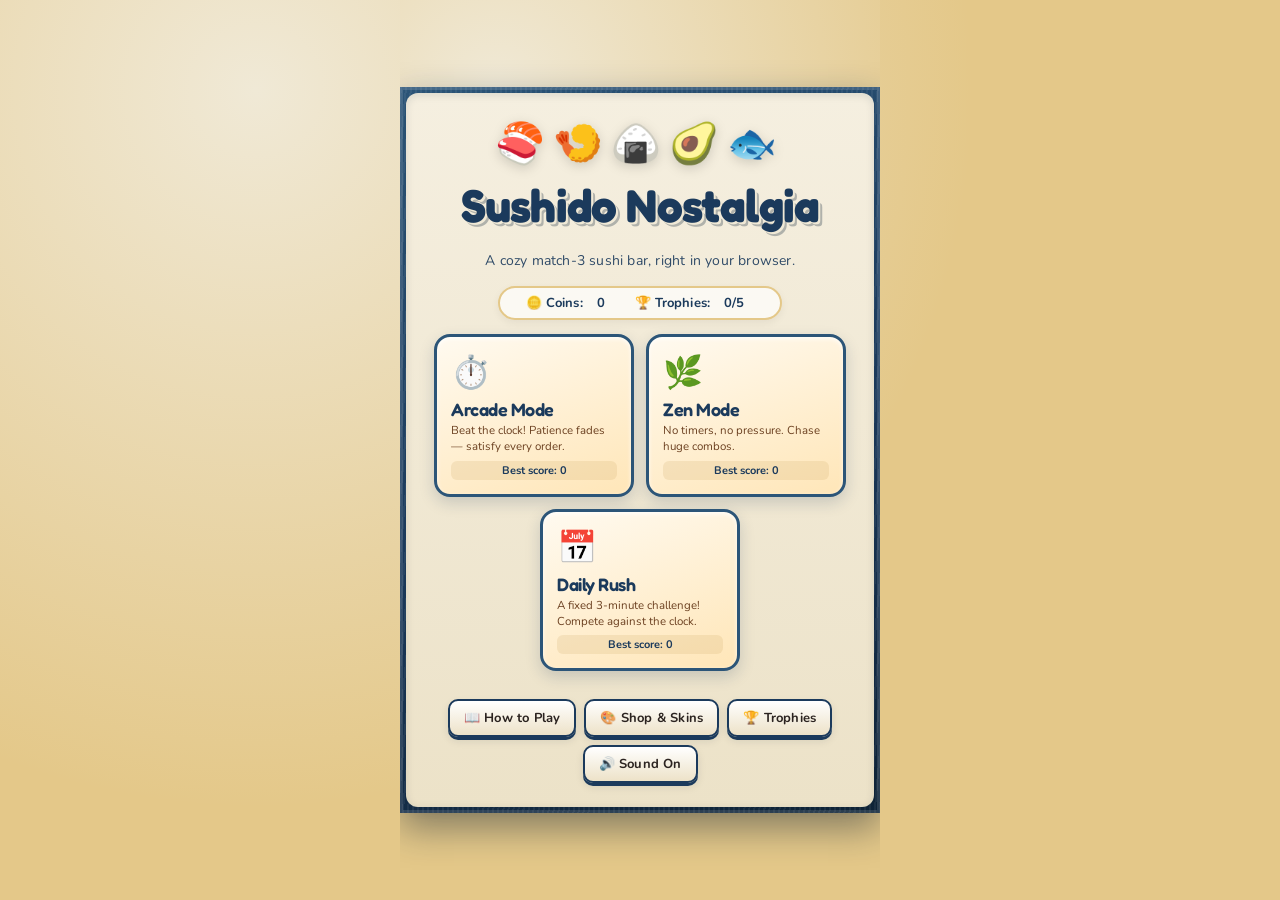
==== commit 3ca988e0: "Add files via upload" ====
--- a/index.html
+++ b/index.html
@@ -7,6 +7,18 @@
 <link rel="preconnect" href="https://fonts.googleapis.com">
 <link rel="preconnect" href="https://fonts.gstatic.com" crossorigin>
 <link href="https://fonts.googleapis.com/css2?family=Fredoka:wght@400;500;600;700&family=Nunito:wght@400;600;700;800&display=swap" rel="stylesheet">
+<link rel="preload" as="image" href="assets/sushi.png">
+<link rel="preload" as="image" href="assets/shrimp.png">
+<link rel="preload" as="image" href="assets/rice.png">
+<link rel="preload" as="image" href="assets/avocado.png">
+<link rel="preload" as="image" href="assets/fish.png">
+<link rel="preload" as="image" href="assets/tea.png">
+<link rel="preload" as="image" href="assets/dumpling.png">
+<link rel="preload" as="image" href="assets/wasabi.png">
+<link rel="preload" as="image" href="assets/soy.png">
+<link rel="preload" as="image" href="assets/rocket.png">
+<link rel="preload" as="image" href="assets/tempura.png">
+<link rel="preload" as="image" href="assets/rainbow.png">
 <link rel="stylesheet" href="styles.css">
 </head>
 <body>
--- a/styles.css
+++ b/styles.css
@@ -1,21 +1,24 @@
 :root{
-    --amber:#ffeaa7;
-    --mahogany:#d35400;
-    --mahogany-dark:#8a3a0e;
-    --brown-deep:#5c2e0e;
-    --cream:#fff6e0;
-    --cream-2:#fdecc8;
-    --ink:#3a2410;
+    --amber:#e4c889;
+    --mahogany:#2c5578;
+    --mahogany-dark:#1b3a5c;
+    --brown-deep:#0f2438;
+    --cream:#f5efe0;
+    --cream-2:#ece2c8;
+    --ink:#2b2320;
+    --accent:#c1272d;
+    --accent-dark:#8f1a1f;
+    --gold:#c9a15c;
     --neon-pink:#ff2fb0;
     --neon-cyan:#20e8ff;
-    --neon-gold:#ffd23f;
-    --danger:#c0392b;
-    --focus:#2d7dd2;
-    --bg-grad-1: #fff3cf;
-    --board-bg-1: #7a3a10;
-    --board-bg-2: #4a2408;
-    --tile-bg-1: #fff6e0;
-    --tile-bg-2: #f3d69a;
+    --neon-gold:#e8c468;
+    --danger:#c1272d;
+    --focus:#2fa8d9;
+    --bg-grad-1: #f0e9d6;
+    --board-bg-1: #24425e;
+    --board-bg-2: #0f2438;
+    --tile-bg-1: #f7f1e3;
+    --tile-bg-2: #e8d9b5;
     --font-primary: 'Fredoka', 'Segoe UI Rounded', sans-serif;
     --font-secondary: 'Nunito', 'Segoe UI', sans-serif;
   }
@@ -60,14 +63,14 @@
     background:
       repeating-linear-gradient(95deg, rgba(255,255,255,0.06) 0px, rgba(255,255,255,0.06) 2px, transparent 2px, transparent 5px),
       linear-gradient(160deg, var(--mahogany) 0%, var(--mahogany-dark) 55%, var(--brown-deep) 100%);
-    box-shadow: 0 15px 35px rgba(60,25,5,0.4), inset 0 0 0 3px rgba(255,255,255,0.12);
+    box-shadow: 0 15px 35px rgba(15,30,48,0.45), inset 0 0 0 3px rgba(255,255,255,0.12);
     display:flex; flex-direction:column; justify-content:center;
     transition: background 0.5s ease;
   }
   .inner-panel{
     background:linear-gradient(180deg, var(--cream) 0%, var(--cream-2) 100%);
     border-radius:12px; padding:8px;
-    box-shadow:inset 0 2px 8px rgba(90,45,10,0.1), 0 4px 12px rgba(0,0,0,0.06);
+    box-shadow:inset 0 2px 8px rgba(20,40,60,0.12), 0 4px 12px rgba(0,0,0,0.06);
     height:100%; display:flex; flex-direction:column; justify-content:space-between;
     transition: background 0.5s ease; overflow-y:auto;
   }
@@ -81,7 +84,7 @@
     font-size:clamp(32px, 6vw, 46px);
     font-weight: 700;
     color:var(--mahogany-dark);
-    text-shadow:2px 2px 0 var(--bg-grad-1), 4px 4px 0 rgba(90,45,10,0.25); margin-bottom:4px;
+    text-shadow:2px 2px 0 var(--bg-grad-1), 4px 4px 0 rgba(20,40,60,0.3); margin-bottom:4px;
     letter-spacing: -0.8px;
   }
   
@@ -92,15 +95,15 @@
     border:3px solid var(--mahogany); border-radius:16px; padding:14px;
     cursor:pointer; transition:transform .2s cubic-bezier(0.34, 1.56, 0.64, 1), box-shadow .2s ease;
     text-align:left; display: block; color: #5c2e0e;
-    box-shadow: 0 6px 15px rgba(120,60,10,0.15), inset 0 2px 4px rgba(255,255,255,0.8);
-  }
-  .mode-card:hover, .mode-card:focus-visible{ transform:translateY(-4px) scale(1.02); box-shadow:0 12px 22px rgba(120,60,10,0.3); }
+    box-shadow: 0 6px 15px rgba(27,58,92,0.18), inset 0 2px 4px rgba(255,255,255,0.8);
+  }
+  .mode-card:hover, .mode-card:focus-visible{ transform:translateY(-4px) scale(1.02); box-shadow:0 12px 22px rgba(27,58,92,0.32); }
   .mode-card .mc-emoji{ font-size:32px; margin-bottom:4px; display:block; transition: transform 0.3s cubic-bezier(0.34, 1.56, 0.64, 1); }
   .mode-card:hover .mc-emoji { transform: scale(1.15) rotate(5deg); }
   
   .mode-card h2{ font-family: var(--font-primary); font-size:18px; font-weight: 600; color:var(--mahogany-dark); margin:0 0 2px; }
   .mode-card p{ font-family: var(--font-secondary); font-size:11.5px; font-weight: 400; opacity:0.9; line-height:1.4; margin:0; }
-  .title-best{ font-size:11px; font-weight:700; color:var(--mahogany-dark); margin-top:6px; display:block; background:rgba(211,84,0,0.1); padding:2px 6px; border-radius:6px; text-align:center;}
+  .title-best{ font-size:11px; font-weight:700; color:var(--mahogany-dark); margin-top:6px; display:block; background:rgba(201,161,92,0.18); padding:2px 6px; border-radius:6px; text-align:center;}
   
   .title-buttons{ display:flex; gap:8px; justify-content:center; margin-top:12px; flex-wrap:wrap; }
   
@@ -116,14 +119,15 @@
   .btn{
     font-family: var(--font-primary);
     font-size:13px; font-weight:600; padding:8px 14px; border-radius:10px;
-    border:2px solid var(--mahogany-dark); background:linear-gradient(180deg,#ffcf73,#f0a832);
-    color:var(--brown-deep); cursor:pointer; box-shadow:0 3px 0 var(--mahogany-dark), 0 4px 8px rgba(0,0,0,0.1);
+    border:2px solid var(--accent-dark); background:linear-gradient(180deg,#d94a4f,var(--accent));
+    color:#fdf3ee; cursor:pointer; box-shadow:0 3px 0 var(--accent-dark), 0 4px 8px rgba(0,0,0,0.15);
     letter-spacing: 0.5px; text-transform: uppercase;
     transition: filter 0.15s ease, transform 0.1s cubic-bezier(0.34, 1.56, 0.64, 1), box-shadow 0.1s ease;
   }
   .btn:hover{ filter:brightness(1.05); transform: translateY(-2px); }
   .btn:active{ transform:translateY(2px); box-shadow:0 1px 0 var(--mahogany-dark); }
-  .btn.secondary{ font-family: var(--font-secondary); font-weight: 700; background:linear-gradient(180deg,#ffffff,#ffe9c4); text-transform: none; letter-spacing: 0.2px; }
+  .btn.secondary{ font-family: var(--font-secondary); font-weight: 700; background:linear-gradient(180deg,#ffffff,#ede2c8); border-color:var(--mahogany-dark); color:var(--ink); box-shadow:0 3px 0 var(--mahogany-dark), 0 4px 8px rgba(15,30,48,0.1); text-transform: none; letter-spacing: 0.2px; }
+  .btn.secondary:active{ box-shadow:0 1px 0 var(--mahogany-dark); }
   .btn.small{ font-family: var(--font-secondary); font-weight: 700; font-size:11px; padding:4px 8px; border-radius:7px; box-shadow:0 2px 0 var(--mahogany-dark); letter-spacing: 0.2px; text-transform: none; }
   .btn.small:active{ transform:translateY(2px); box-shadow:0 0 0 var(--mahogany-dark); }
   .btn:disabled{ filter: grayscale(1); opacity: 0.6; cursor: not-allowed; box-shadow:0 1px 0 var(--mahogany-dark); transform:translateY(2px); }
@@ -140,7 +144,7 @@
   .customer-ticket.celebrate {
     animation: ticketCelebrate 0.5s cubic-bezier(0.34, 1.56, 0.64, 1);
     border-color: var(--neon-gold);
-    box-shadow: 0 0 15px rgba(255,210,63,0.6);
+    box-shadow: 0 0 15px rgba(232,196,104,0.6);
   }
   @keyframes ticketCelebrate {
     0% { transform: scale(1); }
@@ -195,10 +199,21 @@
   .tile{
     display:flex; align-items:center; justify-content:center; font-size:min(5.2vw, 24px);
     background:linear-gradient(160deg, var(--tile-bg-1), var(--tile-bg-2));
-    border-radius:8px; border:1px solid rgba(255,255,255,0.6); cursor:pointer; user-select:none;
+    border-radius:50%; border:1px solid rgba(255,255,255,0.72); cursor:pointer; user-select:none; overflow:visible;
     box-shadow:0 2px 5px rgba(0,0,0,0.2), inset 0 2px 3px rgba(255,255,255,0.8), inset 0 -2px 2px rgba(0,0,0,0.06);
     will-change:transform, background; width: 100%; height: 100%; transition: background 0.5s ease, transform 0.15s cubic-bezier(0.34, 1.56, 0.64, 1);
   }
+  .tile-icon{
+    width:92%; height:92%; display:block; object-fit:contain; border-radius:50%; pointer-events:none;
+    user-select:none; -webkit-user-drag:none;
+    filter:drop-shadow(0 2px 2px rgba(15,30,48,0.22));
+    transform:translateZ(0);
+  }
+  .tile.special-wasabi .tile-icon,
+  .tile.special-soy .tile-icon,
+  .tile.special-rocket .tile-icon,
+  .tile.special-tempura .tile-icon,
+  .tile.special-rainbow .tile-icon{ width:96%; height:96%; }
   .tile:hover{ filter:brightness(1.08); transform: scale(1.03); }
   .tile.selected{ box-shadow:0 0 0 3px var(--neon-cyan), 0 0 10px var(--neon-cyan), inset 0 2px 4px rgba(255,255,255,0.9); transform:scale(1.06); z-index:2; }
   
@@ -302,7 +317,7 @@
   .ribbon-item { display: flex; align-items: center; gap: 2px; background: rgba(255,255,255,0.75); padding: 2px 5px; border-radius: 5px; border: 1px solid rgba(255,234,167,0.5); }
   .ribbon-actions { display: flex; gap: 3px; }
 
-  .overlay-back{ position:fixed; inset:0; background:rgba(30,15,5,0.78); backdrop-filter: blur(3px); display:flex; align-items:center; justify-content:center; z-index:80; padding:16px; animation: fadeInOverlay 0.25s ease; }
+  .overlay-back{ position:fixed; inset:0; background:rgba(10,20,32,0.82); backdrop-filter: blur(3px); display:flex; align-items:center; justify-content:center; z-index:80; padding:16px; animation: fadeInOverlay 0.25s ease; }
   @keyframes fadeInOverlay { from { opacity: 0; backdrop-filter: blur(0px); } to { opacity: 1; backdrop-filter: blur(3px); } }
 
   .overlay-card{ 
@@ -334,7 +349,7 @@
   .list-item { background: var(--cream); border: 2px solid var(--amber); border-radius: 10px; padding: 8px 12px; display: flex; align-items: center; gap: 10px; box-shadow: 0 2px 6px rgba(0,0,0,0.04); transition: transform 0.2s ease; }
   .list-item:hover { transform: translateY(-2px); }
   .list-item.locked { opacity: 0.6; filter: grayscale(0.8); }
-  .list-item.active { border-color: var(--neon-gold); box-shadow: 0 0 12px rgba(255,210,63,0.6); background: #fffbe8; }
+  .list-item.active { border-color: var(--neon-gold); box-shadow: 0 0 12px rgba(232,196,104,0.6); background: #fbf6e6; }
   .item-icon { font-size: 26px; }
   
   .item-details h4 { font-family: var(--font-primary); margin: 0 0 2px 0; font-size: 14px; font-weight: 600; color: var(--mahogany-dark); }
@@ -359,3 +374,12 @@
   @media (min-width: 821px){
     .wood-frame { max-width: 480px; }
   }
+
+/* Clean token pass: artwork-only PNGs over solid circular game pieces. */
+.tile{
+  background:linear-gradient(145deg, rgba(255,255,255,.98), var(--tile-bg-2));
+  border:2px solid rgba(255,255,255,.82);
+  overflow:hidden;
+}
+.tile-icon{width:86%;height:86%;border-radius:0;filter:drop-shadow(0 2px 2px rgba(15,30,48,.28));}
+.tile.special-wasabi .tile-icon,.tile.special-soy .tile-icon,.tile.special-rocket .tile-icon,.tile.special-tempura .tile-icon,.tile.special-rainbow .tile-icon{width:88%;height:88%;}
